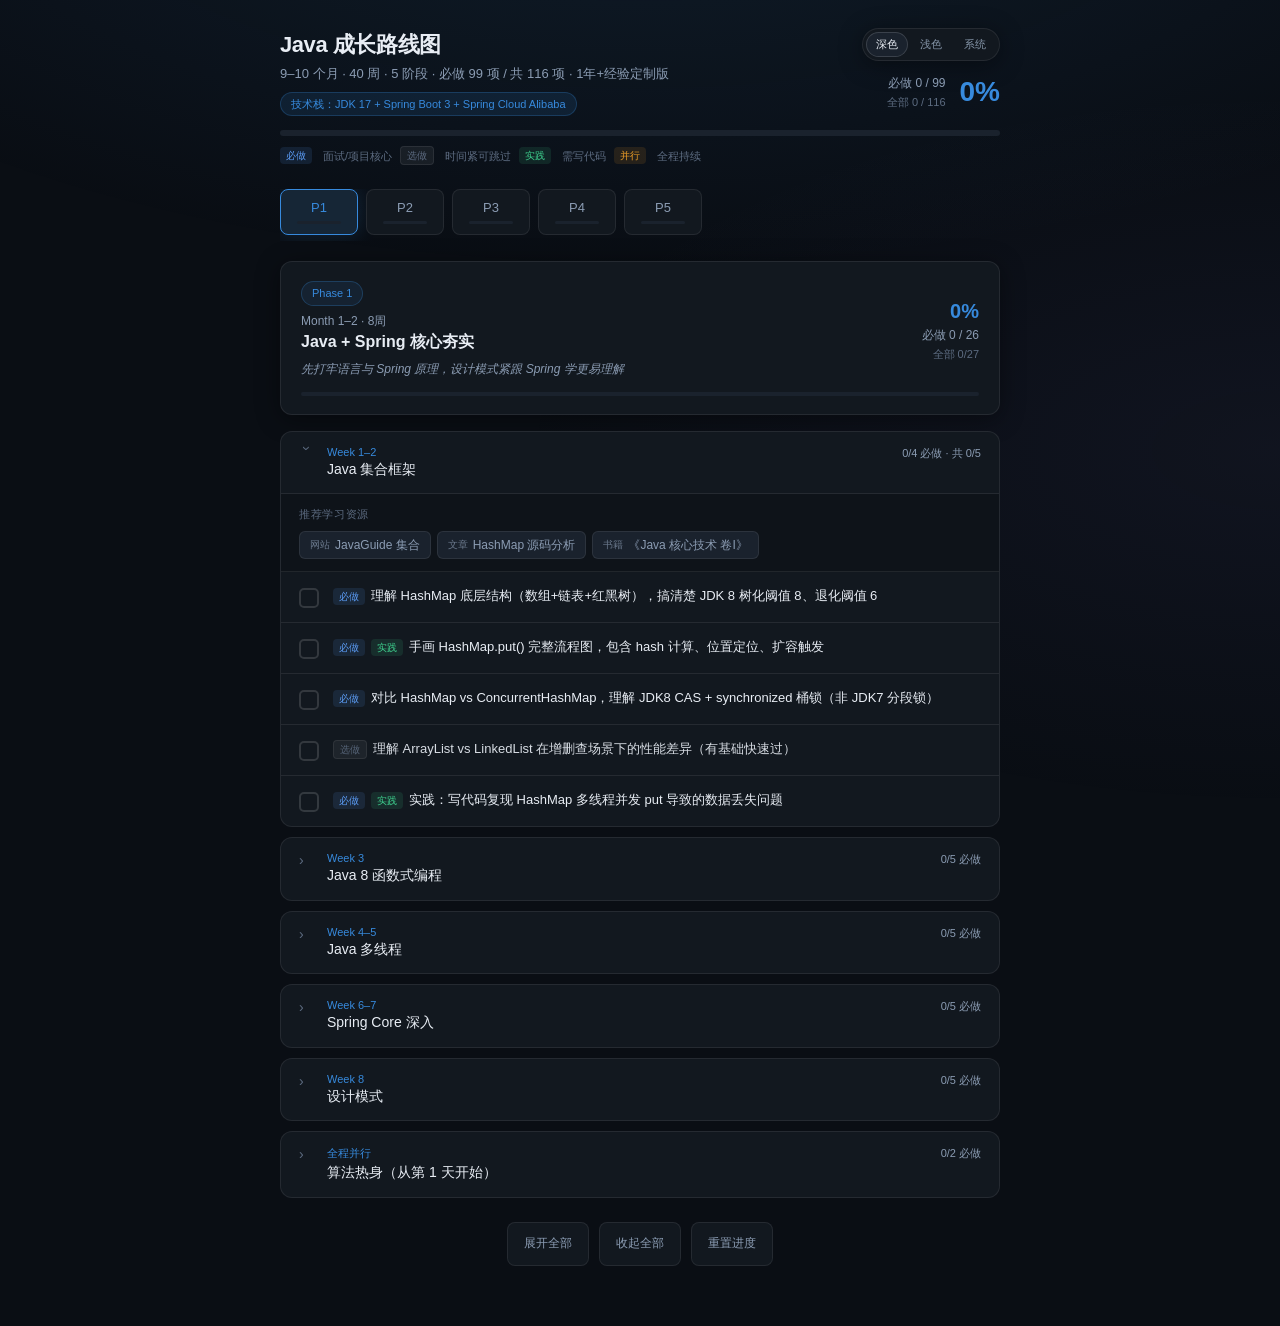
==== index.html @ 08f31137 "修改文件名" ====
<!DOCTYPE html>
<html lang="zh-CN">
<head>
  <meta charset="UTF-8" />
  <meta name="viewport" content="width=device-width, initial-scale=1.0, viewport-fit=cover" />
  <meta name="theme-color" content="#0a0e14" id="metaThemeColor" />
  <meta name="apple-mobile-web-app-capable" content="yes" />
  <meta name="apple-mobile-web-app-status-bar-style" content="black-translucent" />
  <title>Java 成长路线图 · 9-10 个月进阶计划</title>
  <script>
    (function () {
      var k = 'java_growth_roadmap_theme';
      var t = localStorage.getItem(k) || 'dark';
      document.documentElement.setAttribute('data-theme', t);
    })();
  </script>
  <style>
    :root,
    [data-theme="dark"] {
      color-scheme: dark;
      --bg: #0a0e14;
      --bg-card: #12181f;
      --bg-card-hover: #161d27;
      --bg-elevated: #1a222d;
      --bg-overlay: rgba(0,0,0,0.2);
      --border: rgba(255,255,255,0.08);
      --border-hover: rgba(255,255,255,0.14);
      --text: #e8edf4;
      --text-secondary: #8b9cb3;
      --text-muted: #5c6b80;
      --accent: #378ADD;
      --success: #3ecf8e;
      --shadow: 0 4px 24px rgba(0,0,0,0.4);
      --gradient-a: rgba(55,138,221,0.12);
      --gradient-b: rgba(127,119,221,0.06);
      --optional-tag-bg: rgba(255,255,255,0.06);
      --theme-meta: #0a0e14;
    }

    [data-theme="light"] {
      color-scheme: light;
      --bg: #f4f6f9;
      --bg-card: #ffffff;
      --bg-card-hover: #eef1f6;
      --bg-elevated: #e3e8ef;
      --bg-overlay: rgba(0,0,0,0.03);
      --border: rgba(0,0,0,0.08);
      --border-hover: rgba(0,0,0,0.14);
      --text: #152030;
      --text-secondary: #5a6b80;
      --text-muted: #8494a7;
      --accent: #2563b8;
      --success: #1a9d5c;
      --shadow: 0 4px 20px rgba(15,23,42,0.08);
      --gradient-a: rgba(55,138,221,0.08);
      --gradient-b: rgba(127,119,221,0.05);
      --optional-tag-bg: rgba(0,0,0,0.04);
      --theme-meta: #f4f6f9;
    }

    [data-theme="system"] {
      color-scheme: dark;
      --bg: #0a0e14;
      --bg-card: #12181f;
      --bg-card-hover: #161d27;
      --bg-elevated: #1a222d;
      --bg-overlay: rgba(0,0,0,0.2);
      --border: rgba(255,255,255,0.08);
      --border-hover: rgba(255,255,255,0.14);
      --text: #e8edf4;
      --text-secondary: #8b9cb3;
      --text-muted: #5c6b80;
      --accent: #378ADD;
      --success: #3ecf8e;
      --shadow: 0 4px 24px rgba(0,0,0,0.4);
      --gradient-a: rgba(55,138,221,0.12);
      --gradient-b: rgba(127,119,221,0.06);
      --optional-tag-bg: rgba(255,255,255,0.06);
      --theme-meta: #0a0e14;
    }

    @media (prefers-color-scheme: light) {
      [data-theme="system"] {
        color-scheme: light;
        --bg: #f4f6f9;
        --bg-card: #ffffff;
        --bg-card-hover: #eef1f6;
        --bg-elevated: #e3e8ef;
        --bg-overlay: rgba(0,0,0,0.03);
        --border: rgba(0,0,0,0.08);
        --border-hover: rgba(0,0,0,0.14);
        --text: #152030;
        --text-secondary: #5a6b80;
        --text-muted: #8494a7;
        --accent: #2563b8;
        --success: #1a9d5c;
        --shadow: 0 4px 20px rgba(15,23,42,0.08);
        --gradient-a: rgba(55,138,221,0.08);
        --gradient-b: rgba(127,119,221,0.05);
        --optional-tag-bg: rgba(0,0,0,0.04);
        --theme-meta: #f4f6f9;
      }
    }

    :root {
      --radius: 12px;
      --radius-sm: 8px;
      --transition: 0.2s ease;
    }

    * { box-sizing: border-box; margin: 0; padding: 0; }

    html {
      -webkit-text-size-adjust: 100%;
      text-size-adjust: 100%;
    }

    body {
      font-family: -apple-system, BlinkMacSystemFont, "Segoe UI", "PingFang SC", "Microsoft YaHei", sans-serif;
      background: var(--bg);
      color: var(--text);
      min-height: 100vh;
      min-height: 100dvh;
      line-height: 1.5;
      overflow-x: hidden;
      -webkit-tap-highlight-color: transparent;
    }

    body::before {
      content: '';
      position: fixed;
      inset: 0;
      background:
        radial-gradient(ellipse 80% 50% at 50% -20%, var(--gradient-a), transparent),
        radial-gradient(ellipse 60% 40% at 100% 50%, var(--gradient-b), transparent);
      pointer-events: none;
      z-index: 0;
      transition: background 0.25s ease;
    }

    body {
      transition: background-color 0.25s ease, color 0.25s ease;
    }

    .app {
      position: relative;
      z-index: 1;
      width: 100%;
      max-width: 760px;
      margin: 0 auto;
      padding: 28px 20px calc(60px + env(safe-area-inset-bottom, 0px));
      padding-top: calc(28px + env(safe-area-inset-top, 0px));
    }

    /* Header */
    .header {
      margin-bottom: 24px;
    }

    .header-top {
      display: flex;
      justify-content: space-between;
      align-items: flex-start;
      gap: 16px;
      margin-bottom: 14px;
    }

    .header-main { flex: 1; min-width: 0; }

    .header-actions {
      display: flex;
      flex-direction: column;
      align-items: flex-end;
      gap: 10px;
      flex-shrink: 0;
    }

    /* Theme switcher */
    .theme-switcher {
      display: inline-flex;
      padding: 3px;
      border-radius: 999px;
      border: 1px solid var(--border);
      background: var(--bg-card);
      box-shadow: var(--shadow);
      gap: 2px;
    }

    .theme-btn {
      border: none;
      background: transparent;
      color: var(--text-muted);
      font-size: 11px;
      line-height: 1;
      padding: 7px 10px;
      border-radius: 999px;
      cursor: pointer;
      font-family: inherit;
      white-space: nowrap;
      touch-action: manipulation;
      transition: all var(--transition);
    }

    .theme-btn:hover {
      color: var(--text);
      background: var(--bg-card-hover);
    }

    .theme-btn.active {
      color: var(--text);
      background: var(--bg-elevated);
      box-shadow: inset 0 0 0 1px var(--border-hover);
      font-weight: 500;
    }

    .header h1 {
      font-size: 22px;
      font-weight: 600;
      letter-spacing: -0.02em;
    }

    .header .subtitle {
      font-size: 13px;
      color: var(--text-secondary);
      margin-top: 4px;
      line-height: 1.45;
      word-break: break-word;
    }

    .header .badge {
      display: inline-block;
      margin-top: 8px;
      padding: 3px 10px;
      font-size: 11px;
      color: var(--accent);
      background: rgba(55,138,221,0.12);
      border: 1px solid rgba(55,138,221,0.25);
      border-radius: 20px;
    }

    .overall-progress {
      text-align: right;
      flex-shrink: 0;
      display: flex;
      align-items: center;
      gap: 14px;
    }

    .overall-pct {
      font-size: 28px;
      font-weight: 600;
      font-variant-numeric: tabular-nums;
      transition: color 0.3s;
    }

    .overall-label {
      font-size: 12px;
      color: var(--text-secondary);
    }

    .progress-track {
      height: 6px;
      background: var(--bg-elevated);
      border-radius: 3px;
      overflow: hidden;
    }

    .progress-fill {
      height: 100%;
      border-radius: 3px;
      transition: width 0.45s cubic-bezier(0.4, 0, 0.2, 1);
      background: linear-gradient(90deg, var(--phase-color, var(--accent)), color-mix(in srgb, var(--phase-color, var(--accent)) 70%, white));
    }

    /* Phase tabs */
    .phase-tabs {
      display: flex;
      gap: 8px;
      overflow-x: auto;
      overflow-y: hidden;
      padding-bottom: 6px;
      margin-bottom: 20px;
      scrollbar-width: none;
      -ms-overflow-style: none;
      scroll-snap-type: x proximity;
      -webkit-overflow-scrolling: touch;
    }

    .phase-tabs::-webkit-scrollbar { display: none; }

    .phase-tab {
      flex-shrink: 0;
      padding: 10px 16px;
      border-radius: var(--radius-sm);
      border: 1px solid var(--border);
      background: var(--bg-card);
      color: var(--text-secondary);
      cursor: pointer;
      font-size: 13px;
      transition: all var(--transition);
      display: flex;
      flex-direction: column;
      align-items: center;
      gap: 6px;
      min-width: 72px;
      scroll-snap-align: start;
      touch-action: manipulation;
    }

    .phase-tab:hover {
      border-color: var(--border-hover);
      background: var(--bg-card-hover);
    }

    .phase-tab.active {
      border-color: var(--tab-color);
      background: color-mix(in srgb, var(--tab-color) 12%, var(--bg-card));
      color: var(--tab-color);
      font-weight: 500;
      box-shadow: 0 0 20px color-mix(in srgb, var(--tab-color) 20%, transparent);
    }

    .phase-tab .mini-track {
      width: 44px;
      height: 3px;
      background: var(--bg-elevated);
      border-radius: 2px;
      overflow: hidden;
    }

    .phase-tab .mini-fill {
      height: 100%;
      background: var(--tab-color);
      border-radius: 2px;
      transition: width 0.4s ease;
    }

    /* Phase card */
    .phase-card {
      background: var(--bg-card);
      border: 1px solid var(--border);
      border-radius: var(--radius);
      padding: 18px 20px;
      margin-bottom: 16px;
      box-shadow: var(--shadow);
    }

    .phase-card-header {
      display: flex;
      justify-content: space-between;
      align-items: center;
    }

    .phase-tag {
      display: inline-block;
      font-size: 11px;
      font-weight: 500;
      padding: 3px 10px;
      border-radius: 20px;
      margin-bottom: 6px;
    }

    .phase-title {
      font-size: 16px;
      font-weight: 600;
    }

    .phase-sub {
      font-size: 12px;
      color: var(--text-secondary);
    }

    .phase-pct {
      font-size: 20px;
      font-weight: 600;
      font-variant-numeric: tabular-nums;
    }

    .phase-progress-track {
      margin-top: 14px;
      height: 4px;
    }

    /* Sections */
    .sections { display: flex; flex-direction: column; gap: 10px; }

    .section {
      background: var(--bg-card);
      border: 1px solid var(--border);
      border-radius: var(--radius);
      overflow: hidden;
      transition: border-color var(--transition);
    }

    .section.done {
      border-color: color-mix(in srgb, var(--success) 30%, var(--border));
    }

    .section-header {
      width: 100%;
      padding: 14px 18px;
      background: transparent;
      border: none;
      color: var(--text);
      cursor: pointer;
      display: flex;
      align-items: flex-start;
      gap: 12px;
      text-align: left;
      font-family: inherit;
      transition: background var(--transition);
      touch-action: manipulation;
    }

    .section-header:hover { background: var(--bg-card-hover); }

    .section-chevron {
      color: var(--text-muted);
      font-size: 14px;
      transition: transform 0.25s ease;
      flex-shrink: 0;
      width: 16px;
    }

    .section.open .section-chevron { transform: rotate(90deg); }

    .section-info { flex: 1; min-width: 0; }

    .section-meta {
      display: block;
    }

    .section-week {
      display: block;
      font-size: 11px;
      font-weight: 500;
      margin-bottom: 2px;
    }

    .section-title {
      display: block;
      font-size: 14px;
      font-weight: 500;
      line-height: 1.4;
      word-break: break-word;
    }

    .section-count {
      font-size: 11px;
      color: var(--text-secondary);
      flex-shrink: 0;
      font-variant-numeric: tabular-nums;
      text-align: right;
      line-height: 1.35;
      max-width: 42%;
    }

    .section-count.all-done { color: var(--success); }

    .section-body {
      border-top: 1px solid var(--border);
      display: none;
    }

    .section.open .section-body { display: block; }

    /* Resources */
    .resources {
      padding: 12px 18px;
      background: var(--bg-overlay);
      border-bottom: 1px solid var(--border);
    }

    .resources-label {
      font-size: 11px;
      color: var(--text-muted);
      text-transform: uppercase;
      letter-spacing: 0.06em;
      margin-bottom: 8px;
    }

    .resource-list {
      display: flex;
      flex-wrap: wrap;
      gap: 6px;
    }

    .resource-link {
      display: inline-flex;
      align-items: center;
      gap: 5px;
      padding: 4px 10px;
      font-size: 12px;
      border-radius: 6px;
      text-decoration: none;
      transition: all var(--transition);
      border: 1px solid var(--border);
      color: var(--text-secondary);
      background: var(--bg-elevated);
    }

    .resource-link:hover {
      border-color: var(--phase-color);
      color: var(--phase-color);
      background: color-mix(in srgb, var(--phase-color) 8%, var(--bg-elevated));
    }

    .resource-link .rtype {
      font-size: 10px;
      opacity: 0.7;
    }

    .resource-link.no-url {
      cursor: default;
      pointer-events: none;
    }

    /* Tasks */
    .task {
      display: flex;
      align-items: flex-start;
      gap: 14px;
      padding: 14px 18px;
      cursor: pointer;
      transition: background var(--transition);
      user-select: none;
      touch-action: manipulation;
      min-height: 48px;
    }

    .task:active { background: var(--bg-card-hover); }

    .task:hover { background: var(--bg-card-hover); }

    .task + .task { border-top: 1px solid var(--border); }

    .checkbox {
      width: 20px;
      height: 20px;
      border-radius: 5px;
      border: 2px solid var(--border-hover);
      flex-shrink: 0;
      margin-top: 2px;
      display: flex;
      align-items: center;
      justify-content: center;
      transition: all 0.2s cubic-bezier(0.4, 0, 0.2, 1);
    }

    .task:hover .checkbox { border-color: var(--phase-color); }

    .task.done .checkbox {
      background: var(--phase-color);
      border-color: var(--phase-color);
      transform: scale(1.05);
    }

    .checkbox svg {
      width: 11px;
      height: 9px;
      opacity: 0;
      transform: scale(0.5);
      transition: all 0.2s ease;
    }

    .task.done .checkbox svg {
      opacity: 1;
      transform: scale(1);
    }

    .task-text {
      font-size: 13px;
      line-height: 1.55;
      transition: all var(--transition);
      flex: 1;
      min-width: 0;
      word-break: break-word;
    }

    .task.done .task-text {
      color: var(--text-muted);
      text-decoration: line-through;
      text-decoration-color: var(--text-muted);
    }

    .task-tag {
      display: inline-block;
      font-size: 10px;
      padding: 1px 6px;
      border-radius: 4px;
      margin-right: 6px;
      vertical-align: middle;
      font-weight: 500;
    }

    .task-tag.practice {
      color: #3ecf8e;
      background: rgba(62,207,142,0.12);
    }

    .task-tag.parallel {
      color: #EF9F27;
      background: rgba(239,159,39,0.12);
    }

    .task-tag.required {
      color: #5b9cf5;
      background: rgba(91,156,245,0.12);
    }

    .task-tag.optional {
      color: var(--text-muted);
      background: var(--optional-tag-bg);
      border: 1px solid var(--border);
    }

    .task.optional-task .task-text { opacity: 0.92; }

    .legend {
      display: flex;
      flex-wrap: wrap;
      gap: 8px;
      margin-top: 10px;
    }

    .legend-item {
      font-size: 11px;
      color: var(--text-muted);
      display: inline-flex;
      align-items: center;
      gap: 5px;
    }

    .required-label {
      font-size: 11px;
      color: var(--text-muted);
      margin-top: 2px;
    }

    /* Footer actions */
    .footer-actions {
      display: flex;
      gap: 10px;
      margin-top: 24px;
      justify-content: center;
    }

    .btn {
      padding: 10px 16px;
      font-size: 12px;
      border-radius: var(--radius-sm);
      border: 1px solid var(--border);
      background: var(--bg-card);
      color: var(--text-secondary);
      cursor: pointer;
      font-family: inherit;
      transition: all var(--transition);
      touch-action: manipulation;
      min-height: 44px;
    }

    .btn:hover {
      border-color: var(--border-hover);
      color: var(--text);
      background: var(--bg-card-hover);
    }

    .btn-danger:hover {
      border-color: rgba(216,90,48,0.4);
      color: #e87a5a;
    }

    /* Toast */
    .toast {
      position: fixed;
      bottom: calc(28px + env(safe-area-inset-bottom, 0px));
      left: 50%;
      transform: translateX(-50%) translateY(80px);
      background: var(--bg-elevated);
      border: 1px solid var(--success);
      color: var(--success);
      padding: 10px 20px;
      border-radius: var(--radius-sm);
      font-size: 13px;
      box-shadow: var(--shadow);
      opacity: 0;
      transition: all 0.35s cubic-bezier(0.4, 0, 0.2, 1);
      z-index: 100;
      pointer-events: none;
      max-width: calc(100vw - 32px);
      text-align: center;
      line-height: 1.45;
    }

    .toast.show {
      opacity: 1;
      transform: translateX(-50%) translateY(0);
    }

    @media (max-width: 640px) {
      .app {
        padding: 16px 14px calc(48px + env(safe-area-inset-bottom, 0px));
        padding-top: calc(16px + env(safe-area-inset-top, 0px));
      }

      .header { margin-bottom: 18px; }

      .header-top {
        flex-direction: column;
        gap: 12px;
      }

      .header-actions {
        width: 100%;
        flex-direction: column;
        align-items: stretch;
        gap: 10px;
      }

      .theme-switcher {
        width: 100%;
        display: flex;
        justify-content: space-between;
      }

      .theme-btn {
        flex: 1;
        padding: 8px 6px;
        font-size: 10px;
      }

      .header-main { width: 100%; }

      .header h1 { font-size: 20px; }

      .header .subtitle { font-size: 12px; }

      .header .badge {
        font-size: 10px;
        line-height: 1.4;
        max-width: 100%;
      }

      .overall-progress {
        text-align: left;
        width: 100%;
        display: flex;
        align-items: center;
        justify-content: space-between;
        gap: 12px;
        padding: 12px 14px;
        background: var(--bg-card);
        border: 1px solid var(--border);
        border-radius: var(--radius-sm);
      }

      .overall-pct { font-size: 24px; }

      .overall-label,
      .required-label { font-size: 11px; }

      .legend {
        gap: 6px 10px;
      }

      .legend-item { font-size: 10px; }

      .phase-tabs {
        margin-left: -4px;
        margin-right: -4px;
        padding-left: 4px;
        padding-right: 4px;
      }

      .phase-tab {
        min-width: 62px;
        padding: 8px 12px;
        font-size: 12px;
      }

      .phase-card {
        padding: 14px 16px;
      }

      .phase-card-header {
        flex-direction: column;
        align-items: stretch;
        gap: 12px;
      }

      .phase-card-header > div:last-child {
        display: flex;
        align-items: center;
        justify-content: space-between;
        padding-top: 10px;
        border-top: 1px solid var(--border);
      }

      .phase-title { font-size: 15px; }

      .phase-pct { font-size: 18px; }

      .section-header {
        flex-wrap: wrap;
        padding: 12px 14px;
        gap: 10px;
      }

      .section-chevron { margin-top: 2px; }

      .section-count {
        max-width: 100%;
        width: 100%;
        padding-left: 26px;
        margin-top: 2px;
        text-align: left;
        font-size: 10px;
      }

      .resources,
      .task {
        padding-left: 14px;
        padding-right: 14px;
      }

      .resource-link {
        font-size: 11px;
        padding: 6px 10px;
        max-width: 100%;
        word-break: break-word;
      }

      .task {
        gap: 12px;
        padding-top: 12px;
        padding-bottom: 12px;
      }

      .task-text { font-size: 12px; }

      .task-tag {
        font-size: 9px;
        margin-bottom: 2px;
      }

      .footer-actions {
        flex-wrap: wrap;
        gap: 8px;
      }

      .btn {
        flex: 1 1 calc(50% - 4px);
        font-size: 11px;
        padding: 10px 8px;
      }

      .btn-danger {
        flex: 1 1 100%;
      }
    }

    @media (max-width: 380px) {
      .header h1 { font-size: 18px; }

      .overall-progress {
        flex-direction: column;
        align-items: flex-start;
      }

      .phase-tab { min-width: 56px; }

      .section-count {
        padding-left: 0;
        line-height: 1.5;
      }

      .footer-actions { flex-direction: column; }

      .btn { flex: 1 1 100%; width: 100%; }
    }
  </style>
</head>
<body>
  <div class="app" id="app"></div>
  <div class="toast" id="toast"></div>

  <script>
  const SK = 'java_growth_roadmap_v3';
  const THEME_SK = 'java_growth_roadmap_theme';
  const TOTAL_WEEKS = 40;

  const PHASES = [
    {
      id:'p1', n:1, title:'Java + Spring 核心夯实', sub:'Month 1–2 · 8周', color:'#378ADD',
      note:'先打牢语言与 Spring 原理，设计模式紧跟 Spring 学更易理解',
      sections:[
        { id:'s101', week:'Week 1–2', title:'Java 集合框架',
          resources:[
            { label:'JavaGuide 集合', url:'https://javaguide.cn/java/collection/', type:'网站' },
            { label:'HashMap 源码分析', url:'https://javaguide.cn/java/collection/hashmap-source-code.html', type:'文章' },
            { label:'《Java 核心技术 卷I》', type:'书籍' },
          ],
          tasks:[
            { id:'t001', t:'理解 HashMap 底层结构（数组+链表+红黑树），搞清楚 JDK 8 树化阈值 8、退化阈值 6' },
            { id:'t002', t:'手画 HashMap.put() 完整流程图，包含 hash 计算、位置定位、扩容触发', practice:true },
            { id:'t003', t:'对比 HashMap vs ConcurrentHashMap，理解 JDK8 CAS + synchronized 桶锁（非 JDK7 分段锁）' },
            { id:'t004', t:'理解 ArrayList vs LinkedList 在增删查场景下的性能差异（有基础快速过）', optional:true },
            { id:'t005', t:'实践：写代码复现 HashMap 多线程并发 put 导致的数据丢失问题', practice:true },
          ]
        },
        { id:'s102', week:'Week 3', title:'Java 8 函数式编程',
          resources:[
            { label:'Oracle Java SE 文档', url:'https://docs.oracle.com/en/java/javase/17/', type:'官方' },
            { label:'《Java 核心技术》Lambda 章节', type:'书籍' },
          ],
          tasks:[
            { id:'t011', t:'掌握四大函数式接口：Function、Predicate、Consumer、Supplier' },
            { id:'t012', t:'Stream API：filter / map / flatMap / reduce / collect 各写 2 个例子' },
            { id:'t013', t:'Optional 正确使用，避免 isPresent() + get() 反模式' },
            { id:'t014', t:'CompletableFuture：thenApply / thenCompose / allOf 异步组合' },
            { id:'t015', t:'实践：将工作代码中一段 for 循环改写为 Stream 链式写法', practice:true },
          ]
        },
        { id:'s103', week:'Week 4–5', title:'Java 多线程',
          resources:[
            { label:'《Java 并发编程实战》', type:'书籍' },
            { label:'JavaGuide 并发', url:'https://javaguide.cn/java/concurrent/', type:'网站' },
            { label:'尚硅谷 JUC 教程', url:'https://www.bilibili.com', type:'视频' },
          ],
          tasks:[
            { id:'t021', t:'synchronized：对象锁 vs 类锁，锁升级（偏向→轻量→重量）' },
            { id:'t022', t:'volatile：可见性、禁止重排序，与 synchronized 的区别' },
            { id:'t023', t:'ThreadLocal：原理、内存泄漏原因、正确使用 remove()' },
            { id:'t024', t:'ThreadPoolExecutor：7 个核心参数 + 4 种拒绝策略，结合项目举例' },
            { id:'t025', t:'实践：扫描工作项目，找一处线程安全风险并分析', practice:true },
          ]
        },
        { id:'s104', week:'Week 6–7', title:'Spring Core 深入',
          resources:[
            { label:'Spring 官方文档', url:'https://docs.spring.io/spring-framework/reference/', type:'官方' },
            { label:'Spring Boot 3 文档', url:'https://docs.spring.io/spring-boot/docs/current/reference/html/', type:'官方' },
            { label:'《Spring 实战》第6版', type:'书籍' },
          ],
          tasks:[
            { id:'t031', t:'Spring Bean 生命周期：实例化→注入→Aware→BPP→初始化→销毁' },
            { id:'t032', t:'@Transactional 6 种失效场景，逐一写代码复现', practice:true },
            { id:'t033', t:'AOP：JDK Proxy vs CGLIB，理解同类内调用不触发切面' },
            { id:'t034', t:'Boot 3 自动装配：@EnableAutoConfiguration → AutoConfiguration.imports → @Conditional' },
            { id:'t035', t:'Spring MVC 请求链路：DispatcherServlet → Mapping → Interceptor → Controller' },
          ]
        },
        { id:'s106', week:'Week 8', title:'设计模式',
          resources:[
            { label:'JavaGuide 设计模式', url:'https://javaguide.cn/system-design/design-pattern/', type:'网站' },
            { label:'Refactoring Guru', url:'https://refactoring.guru/design-patterns', type:'教程' },
            { label:'《Head First 设计模式》', type:'书籍' },
          ],
          tasks:[
            { id:'t051', t:'掌握单例、工厂、策略、模板方法、观察者 5 种常用模式及适用场景' },
            { id:'t052', t:'在 JDK/Spring 中找应用：Runtime(单例)、BeanFactory(工厂)、JDK 观察者模式' },
            { id:'t053', t:'理解 Spring AOP 与代理模式的关系，对比代理模式与装饰器模式' },
            { id:'t054', t:'实践：用策略模式重构工作代码中一段 if-else 业务分支', practice:true },
            { id:'t055', t:'整理 5 种模式各 1 个面试问答：解决什么问题、项目里哪用过' },
          ]
        },
        { id:'s105', week:'全程并行', title:'算法热身（从第 1 天开始）',
          resources:[
            { label:'LeetCode 中国', url:'https://leetcode.cn/', type:'刷题' },
            { label:'代码随想录', url:'https://programmercarl.com/', type:'题单' },
          ],
          tasks:[
            { id:'t041', t:'每天 1 题 LeetCode Easy，坚持到求职结束（目标累计 120+）', parallel:true },
            { id:'t042', t:'第 1 月重点：数组、链表各 10 题' },
          ]
        },
      ]
    },
    {
      id:'p2', n:2, title:'基础设施 + 数据库 + JVM', sub:'Month 2.5–4.5 · 9周', color:'#1D9E75',
      note:'JVM 从后期前移至此，面试前留出足够消化时间',
      sections:[
        { id:'s201', week:'Week 9–10', title:'Linux + Docker',
          resources:[
            { label:'Docker 从入门到实践', url:'https://yeasy.gitbook.io/docker_practice/', type:'教程' },
            { label:'Docker 官方文档', url:'https://docs.docker.com/', type:'官方' },
            { label:'鸟哥 Linux 私房菜', type:'书籍' },
          ],
          tasks:[
            { id:'t101', t:'Linux 常用命令：文件、权限、进程（ps/top/kill）' },
            { id:'t102', t:'Vim 基础：Normal/Insert 模式，保存退出、查找替换（vimtutor）', optional:true },
            { id:'t103', t:'Docker：镜像/容器/网络/Volume，掌握 build/run/exec/logs' },
            { id:'t104', t:'编写 Dockerfile 将 Spring Boot 3 应用打包成镜像', practice:true },
            { id:'t105', t:'Docker Compose 多服务配置：depends_on、networks、volumes', practice:true },
          ]
        },
        { id:'s202', week:'Week 11–12', title:'云服务器搭建',
          resources:[
            { label:'腾讯云轻量文档', url:'https://cloud.tencent.com/document/product/1207', type:'官方' },
            { label:'阿里云 ECS 文档', url:'https://help.aliyun.com/product/25365.html', type:'官方' },
            { label:'Nginx 入门指南', url:'https://nginx.org/en/docs/beginners_guide.html', type:'官方' },
          ],
          tasks:[
            { id:'t111', t:'购买云服务器（2核2G），配置 SSH 密钥登录', optional:true },
            { id:'t112', t:'配置安全组/防火墙，理解入站出站端口规则', optional:true },
            { id:'t113', t:'Docker Compose 部署 MySQL + Redis + Nacos', practice:true },
            { id:'t114', t:'验证服务连通性，配置 Nacos 持久化到 MySQL' },
            { id:'t115', t:'域名 + Nginx 反向代理 upstream/proxy_pass', optional:true },
          ]
        },
        { id:'s203', week:'Week 13', title:'Jenkins CI/CD',
          resources:[
            { label:'Jenkins 官方手册', url:'https://www.jenkins.io/doc/book/', type:'官方' },
            { label:'Pipeline 语法', url:'https://www.jenkins.io/doc/book/pipeline/syntax/', type:'官方' },
          ],
          tasks:[
            { id:'t121', t:'Docker 部署 Jenkins，安装 JDK/Maven/Git 插件' },
            { id:'t122', t:'Freestyle 任务：拉代码 → mvn package → 部署到服务器', practice:true },
            { id:'t123', t:'改用 Jenkinsfile 声明式 Pipeline（stages/steps）', practice:true, optional:true },
            { id:'t124', t:'配置 Git Webhook 自动触发构建', optional:true },
            { id:'t125', t:'加入构建通知（钉钉 Webhook 或邮件）', optional:true },
          ]
        },
        { id:'s204', week:'Week 14', title:'MySQL 深入',
          resources:[
            { label:'小林 coding MySQL', url:'https://xiaolincoding.com/mysql/', type:'图解' },
            { label:'《高性能 MySQL》', type:'书籍' },
            { label:'极客时间 MySQL 45讲', url:'https://time.geekbang.org/', type:'课程' },
          ],
          tasks:[
            { id:'t131', t:'EXPLAIN：type 字段含义（system>const>ref>range>index>ALL）' },
            { id:'t132', t:'索引：最左前缀、覆盖索引、索引失效 10 种场景' },
            { id:'t133', t:'MVCC：Read View、undo log、trx_id/roll_pointer 协作' },
            { id:'t134', t:'死锁：4 必要条件，SHOW ENGINE INNODB STATUS 定位' },
            { id:'t135', t:'实践：分析工作中 3 条慢 SQL 并给出索引优化', practice:true },
          ]
        },
        { id:'s205', week:'Week 15', title:'Redis 基础（项目前置）',
          resources:[
            { label:'Redis 官方文档', url:'https://redis.io/docs/', type:'官方' },
            { label:'JavaGuide Redis', url:'https://javaguide.cn/database/redis/', type:'网站' },
            { label:'小林 coding Redis', url:'https://xiaolincoding.com/redis/', type:'图解' },
          ],
          tasks:[
            { id:'t141', t:'五种数据结构使用场景：String/Hash/List/Set/ZSet' },
            { id:'t142', t:'过期策略 + 内存淘汰策略（LRU/LFU）' },
            { id:'t143', t:'缓存穿透/击穿/雪崩的原因与解决方案' },
            { id:'t144', t:'分布式锁：SET NX EX 缺陷 + Redisson 基本原理' },
            { id:'t145', t:'实践：在本地项目实现一个接口缓存 + 缓存更新', practice:true },
          ]
        },
        { id:'s206', week:'Week 16–17', title:'JVM 基础',
          resources:[
            { label:'《深入理解 Java 虚拟机》', type:'书籍' },
            { label:'Oracle JVM 参数', url:'https://docs.oracle.com/en/java/javase/17/docs/specs/man/java.html', type:'官方' },
            { label:'Eclipse MAT', url:'https://eclipse.dev/mat/', type:'工具' },
          ],
          tasks:[
            { id:'t321', t:'JVM 内存区域：堆/栈/方法区/程序计数器，各区 OOM 类型' },
            { id:'t322', t:'GC 算法：标记清除/复制/整理，Minor GC vs Full GC' },
            { id:'t323', t:'G1 收集器：Region 结构、Mixed GC（了解 ZGC 即可）' },
            { id:'t324', t:'OOM 排查：jmap dump + MAT 分析大对象/泄漏', practice:true },
            { id:'t325', t:'JVM 参数：-Xms/-Xmx/-Xss/-XX:+HeapDumpOnOutOfMemoryError' },
          ]
        },
      ]
    },
    {
      id:'p3', n:3, title:'个人微服务项目', sub:'Month 5–7 · 11周（核心，勿压缩）', color:'#EF9F27',
      note:'含 Kafka 实战与分布式事务接入，与微服务项目结合落地',
      sections:[
        { id:'s301', week:'Week 18–19', title:'项目脚手架搭建',
          resources:[
            { label:'Spring Cloud Alibaba', url:'https://sca.aliyun.com/', type:'官方' },
            { label:'Nacos 快速开始', url:'https://nacos.io/docs/latest/quickstart/quick-start/', type:'官方' },
            { label:'Gateway 文档', url:'https://docs.spring.io/spring-cloud-gateway/reference/', type:'官方' },
          ],
          tasks:[
            { id:'t201', t:'规划模块：gateway / auth / user / common，明确职责边界' },
            { id:'t202', t:'Maven 多模块父子工程 + dependencyManagement 统一版本', practice:true },
            { id:'t203', t:'接入 Nacos 服务注册 + 配置中心，服务互相发现', practice:true },
            { id:'t204', t:'Spring Cloud Gateway：路由、Predicate、全局过滤器', practice:true },
            { id:'t205', t:'Feign 服务间调用 + 超时/重试配置', practice:true },
          ]
        },
        { id:'s302', week:'Week 20–21', title:'RBAC 权限系统',
          resources:[
            { label:'Spring Security 文档', url:'https://docs.spring.io/spring-security/reference/', type:'官方' },
            { label:'JWT.io', url:'https://jwt.io/', type:'工具' },
            { label:'RBAC 设计参考', url:'https://javaguide.cn/system-design/security/rbac.html', type:'文章' },
          ],
          tasks:[
            { id:'t211', t:'设计 RBAC 五表：user/role/permission/user_role/role_permission' },
            { id:'t212', t:'JWT 登录流程：登录→颁 Token→网关解析→传递下游', practice:true },
            { id:'t213', t:'Spring Security：UserDetailsService + @PreAuthorize 接口权限', practice:true },
            { id:'t214', t:'网关鉴权过滤器：校验 Token，userId 放入请求头', practice:true },
            { id:'t215', t:'双 Token（Access + Refresh）无感刷新', practice:true, optional:true },
          ]
        },
        { id:'s303', week:'Week 22–23', title:'全链路日志追踪',
          resources:[
            { label:'SLF4J MDC 文档', url:'http://www.slf4j.org/manual.html#mdc', type:'官方' },
            { label:'Logback 配置', url:'https://logback.qos.ch/manual/configuration.html', type:'官方' },
          ],
          tasks:[
            { id:'t221', t:'网关 GlobalFilter 生成 traceId，注入 X-Trace-Id', practice:true },
            { id:'t222', t:'下游 Interceptor：traceId 放入 MDC，请求结束 remove', practice:true },
            { id:'t223', t:'Feign RequestInterceptor 透传 X-Trace-Id', practice:true },
            { id:'t224', t:'Logback pattern 加入 %X{traceId} %X{serviceName}', practice:true },
            { id:'t225', t:'验证：gateway→auth→user 全链路 traceId 一致', practice:true },
          ]
        },
        { id:'s304', week:'Week 24–25', title:'SkyWalking + 项目完善',
          resources:[
            { label:'SkyWalking 文档', url:'https://skywalking.apache.org/docs/', type:'官方' },
            { label:'Knife4j 文档', url:'https://doc.xiaominfo.com/', type:'官方' },
          ],
          tasks:[
            { id:'t231', t:'Docker 部署 SkyWalking OAP + UI', practice:true, optional:true },
            { id:'t232', t:'Java Agent 接入（-javaagent 参数）', practice:true, optional:true },
            { id:'t233', t:'UI 验证调用链路图、耗时分布、异常定位', optional:true },
            { id:'t234', t:'全局异常处理 @RestControllerAdvice + @Validated 参数校验', practice:true },
            { id:'t235', t:'Knife4j 接口文档，完善注解和描述', practice:true },
          ]
        },
        { id:'s305', week:'Week 26–27', title:'Kafka 实战接入',
          resources:[
            { label:'《Kafka 权威指南》', type:'书籍' },
            { label:'Kafka 官方文档', url:'https://kafka.apache.org/documentation/', type:'官方' },
            { label:'Spring Kafka 文档', url:'https://docs.spring.io/spring-kafka/reference/', type:'官方' },
          ],
          tasks:[
            { id:'t241', t:'Docker Compose 部署 Kafka（KRaft 或 ZooKeeper 模式）', practice:true },
            { id:'t242', t:'Spring Kafka 生产者：发送业务消息，配置 acks、retries、幂等', practice:true },
            { id:'t243', t:'消费者：ConsumerGroup、手动提交 Offset、处理重复消费', practice:true },
            { id:'t244', t:'消息不丢失：生产者确认 + Broker 持久化 + 消费者手动 ack', practice:true },
            { id:'t245', t:'项目落地：Kafka 实现异步业务（注册通知、订单状态变更等）', practice:true },
          ]
        },
        { id:'s306', week:'Week 28', title:'分布式事务',
          resources:[
            { label:'Seata 官方文档', url:'https://seata.io/zh-cn/docs/overview/what-is-seata.html', type:'官方' },
            { label:'JavaGuide 分布式事务', url:'https://javaguide.cn/distributed-system/distributed-transaction.html', type:'网站' },
            { label:'SCA Seata 接入', url:'https://sca.aliyun.com/docs/2022/user-guide/seata/overview/', type:'官方' },
          ],
          tasks:[
            { id:'t251', t:'本地事务 vs 分布式事务，2PC/TCC/Saga/消息最终一致性 对比' },
            { id:'t252', t:'Seata AT 模式原理：undo log、一阶段提交、二阶段异步删除' },
            { id:'t253', t:'AT vs TCC vs Saga 适用场景：何时用 Seata、何时用 MQ 最终一致性' },
            { id:'t254', t:'实践：微服务项目接入 Seata，实现跨服务下单扣库存', practice:true },
            { id:'t255', t:'面试准备：哪些场景其实不需要分布式事务（避免过度设计）' },
          ]
        },
      ]
    },
    {
      id:'p4', n:4, title:'深度技术提升', sub:'Month 7.5–8.5 · 6周', color:'#7F77DD',
      sections:[
        { id:'s401', week:'Week 29–30', title:'Redis 深入',
          resources:[
            { label:'《Redis 设计与实现》', type:'书籍' },
            { label:'Redisson Wiki', url:'https://github.com/redisson/redisson/wiki', type:'官方' },
            { label:'JavaGuide Redis 面试', url:'https://javaguide.cn/database/redis/redis-questions.html', type:'网站' },
          ],
          tasks:[
            { id:'t301', t:'底层结构：SDS/跳表/quicklist/listpack' },
            { id:'t302', t:'持久化：RDB vs AOF vs 混合持久化对比' },
            { id:'t303', t:'Redisson WatchDog 自动续期原理' },
            { id:'t304', t:'缓存三大问题深入 + 布隆过滤器/互斥锁/随机TTL' },
            { id:'t305', t:'实践：Lua 脚本实现滑动窗口限流器', practice:true, optional:true },
          ]
        },
        { id:'s402', week:'Week 31–32', title:'系统设计基础',
          resources:[
            { label:'《Kafka 权威指南》', type:'书籍' },
            { label:'Sentinel 文档', url:'https://sentinelguard.io/zh-cn/docs/introduction.html', type:'官方' },
            { label:'JavaGuide 系统设计', url:'https://javaguide.cn/system-design/', type:'网站' },
          ],
          tasks:[
            { id:'t311', t:'Kafka 概念巩固：Topic/Partition/ConsumerGroup/Offset，结合 Phase3 实战回顾' },
            { id:'t312', t:'Sentinel 熔断降级接入项目，理解滑动窗口统计', practice:true, optional:true },
            { id:'t313', t:'雪花算法结构 + 时钟回拨问题与方案' },
            { id:'t314', t:'限流：令牌桶 vs 漏桶 vs 滑动窗口适用场景' },
            { id:'t315', t:'设计秒杀方案：Redis 预减 + Kafka 异步落库 + 幂等', practice:true },
          ]
        },
        { id:'s407', week:'Week 33', title:'JVM 复习巩固',
          resources:[
            { label:'《深入理解 Java 虚拟机》', type:'书籍' },
            { label:'JavaGuide JVM', url:'https://javaguide.cn/java/jvm/', type:'网站' },
          ],
          tasks:[
            { id:'t326', t:'二刷 JVM：手绘内存布局，口述各区域存什么、哪些 OOM' },
            { id:'t327', t:'模拟面试：讲清 G1 GC 流程，与 CMS/ZGC 区别' },
            { id:'t328', t:'模拟面试：线上 OOM 排查步骤（dump→MAT→定位→修复）' },
          ]
        },
        { id:'s404', week:'Week 34', title:'项目完善与文档',
          resources:[
            { label:'JUnit 5 文档', url:'https://junit.org/junit5/docs/current/user-guide/', type:'官方' },
            { label:'JMeter 用户手册', url:'https://jmeter.apache.org/usermanual/index.html', type:'官方' },
            { label:'draw.io', url:'https://app.diagrams.net/', type:'工具' },
          ],
          tasks:[
            { id:'t331', t:'JUnit 5 + Mockito 单测，核心 Service 覆盖率 60%', practice:true, optional:true },
            { id:'t332', t:'JMeter 压测核心接口，分析 TPS/响应时间/错误率', practice:true, optional:true },
            { id:'t333', t:'README：架构图 + 技术选型 + 本地一键启动', practice:true },
            { id:'t334', t:'整理项目亮点 3-5 条，STAR 法则准备讲解稿' },
            { id:'t335', t:'录制 3-5 分钟项目 demo 视频', optional:true },
          ]
        },
      ]
    },
    {
      id:'p5', n:5, title:'求职冲刺', sub:'Month 8.5–10 · 6周', color:'#D85A30',
      sections:[
        { id:'s501', week:'Week 35–37', title:'算法强化',
          resources:[
            { label:'LeetCode 中国', url:'https://leetcode.cn/', type:'刷题' },
            { label:'代码随想录', url:'https://programmercarl.com/', type:'题单' },
            { label:'NeetCode 150', url:'https://neetcode.io/practice', type:'题单' },
          ],
          tasks:[
            { id:'t401', t:'数组/链表：两数之和、反转链表、合并有序链表' },
            { id:'t402', t:'栈/队列：有效括号、最小栈、滑动窗口最大值' },
            { id:'t403', t:'二分：搜索旋转数组、查找首尾位置' },
            { id:'t404', t:'二叉树：前中后序、最大深度、对称二叉树（BFS+DFS）' },
            { id:'t405', t:'目标：本阶段再完成 40 道 Medium，累计总量 120+ 题' },
            { id:'t406', t:'每天 1 题保持手感，直到拿到 offer', parallel:true },
          ]
        },
        { id:'s502', week:'Week 38–40', title:'面试冲刺',
          resources:[
            { label:'JavaGuide 面试题', url:'https://javaguide.cn/interview-preparation/interview-preparation.html', type:'网站' },
            { label:'小林 coding', url:'https://xiaolincoding.com/', type:'图解' },
            { label:'《Java 面试指北》', url:'https://javaguide.cn/zhuanlan/java-mian-shi-zhi-bei.html', type:'专栏' },
          ],
          tasks:[
            { id:'t411', t:'Java 高频 50 题：用自己的话写出理解（不死记硬背）' },
            { id:'t412', t:'MySQL/Redis/Spring/分布式各 20 条高频题 + 答案' },
            { id:'t413', t:'简历优化：项目放首位，量化工作经历（QPS/优化幅度）' },
            { id:'t414', t:'模拟面试 3 次：自我介绍+技术题+项目讲解+反问', practice:true },
            { id:'t415', t:'投递 20-30 家，优先 B 轮以上有技术氛围的互联网公司' },
          ]
        },
      ]
    },
  ];

  // ── State ──
  let done = {};
  let activePhase = 0;
  let open = {};
  let themeMode = localStorage.getItem(THEME_SK) || 'dark';

  function getSystemTheme() {
    return window.matchMedia('(prefers-color-scheme: dark)').matches ? 'dark' : 'light';
  }

  function getResolvedTheme() {
    return themeMode === 'system' ? getSystemTheme() : themeMode;
  }

  function updateThemeMeta() {
    const meta = document.getElementById('metaThemeColor');
    if (!meta) return;
    const color = getComputedStyle(document.documentElement).getPropertyValue('--theme-meta').trim();
    meta.setAttribute('content', color || (getResolvedTheme() === 'dark' ? '#0a0e14' : '#f4f6f9'));
  }

  function themeSwitcherHtml() {
    return `<div class="theme-switcher" role="group" aria-label="主题切换">
      <button type="button" class="theme-btn${themeMode === 'dark' ? ' active' : ''}" data-theme="dark" onclick="setTheme('dark')">深色</button>
      <button type="button" class="theme-btn${themeMode === 'light' ? ' active' : ''}" data-theme="light" onclick="setTheme('light')">浅色</button>
      <button type="button" class="theme-btn${themeMode === 'system' ? ' active' : ''}" data-theme="system" onclick="setTheme('system')">系统</button>
    </div>`;
  }

  function setTheme(mode) {
    if (!['dark', 'light', 'system'].includes(mode)) return;
    themeMode = mode;
    document.documentElement.setAttribute('data-theme', mode);
    localStorage.setItem(THEME_SK, mode);
    updateThemeMeta();
    render();
  }

  function initThemeListener() {
    window.matchMedia('(prefers-color-scheme: dark)').addEventListener('change', () => {
      if (themeMode === 'system') updateThemeMeta();
    });
  }

  function load() {
    try {
      const raw = localStorage.getItem(SK);
      if (raw) {
        const d = JSON.parse(raw);
        if (d.done) done = d.done;
        if (typeof d.p === 'number') activePhase = d.p;
        if (d.open) open = d.open;
      }
    } catch {}
    if (!Object.keys(open).length && PHASES[activePhase]) {
      open[PHASES[activePhase].sections[0].id] = true;
    }
  }

  function saveState() {
    localStorage.setItem(SK, JSON.stringify({ done, p: activePhase, open }));
  }

  function allTasks() {
    return PHASES.flatMap(p => p.sections.flatMap(s => s.tasks));
  }

  function requiredTasks(tasks) {
    return tasks.filter(t => !t.optional);
  }

  function prog(tasks) {
    const n = tasks.filter(t => done[t.id]).length;
    return { n, total: tasks.length, pct: tasks.length ? Math.round(n / tasks.length * 100) : 0 };
  }

  function formatSectionCount(sec) {
    const all = sec.tasks;
    const req = requiredTasks(all);
    const sp = prog(req);
    const spAll = prog(all);
    if (req.length < all.length) {
      return `${sp.n}/${sp.total} 必做 · 共 ${spAll.n}/${spAll.total}`;
    }
    return `${sp.n}/${sp.total} 必做`;
  }

  function showToast(msg) {
    const el = document.getElementById('toast');
    el.textContent = msg;
    el.classList.add('show');
    clearTimeout(showToast._t);
    showToast._t = setTimeout(() => el.classList.remove('show'), 2200);
  }

  function toggleSection(sid) {
    open[sid] = !open[sid];
    saveState();
    render();
  }

  function goPhase(i) {
    activePhase = i;
    const first = PHASES[i].sections[0].id;
    open = { [first]: true };
    saveState();
    render();
  }

  function resetProgress() {
    if (!confirm('确定要清空所有进度吗？此操作不可撤销。')) return;
    done = {};
    open = { [PHASES[activePhase].sections[0].id]: true };
    localStorage.removeItem(SK);
    saveState();
    render();
    showToast('进度已重置');
  }

  function esc(s) {
    const d = document.createElement('div');
    d.textContent = s;
    return d.innerHTML;
  }

  function render() {
    const app = document.getElementById('app');
    const tasks = allTasks();
    const req = requiredTasks(tasks);
    const total = prog(tasks);
    const reqTotal = prog(req);
    const ph = PHASES[activePhase];
    const phTasks = ph.sections.flatMap(s => s.tasks);
    const phReq = requiredTasks(phTasks);
    const phProg = prog(phReq);
    const phAllProg = prog(phTasks);

    let html = '';

    // Header
    html += `<div class="header">
      <div class="header-top">
        <div class="header-main">
          <h1>Java 成长路线图</h1>
          <p class="subtitle">9–10 个月 · ${TOTAL_WEEKS} 周 · 5 阶段 · 必做 ${reqTotal.total} 项 / 共 ${tasks.length} 项 · 1年+经验定制版</p>
          <span class="badge">技术栈：JDK 17 + Spring Boot 3 + Spring Cloud Alibaba</span>
        </div>
        <div class="header-actions">
          ${themeSwitcherHtml()}
          <div class="overall-progress">
            <div>
              <div class="overall-label">必做 ${reqTotal.n} / ${reqTotal.total}</div>
              <div class="required-label">全部 ${total.n} / ${total.total}</div>
            </div>
            <div class="overall-pct" style="color:${reqTotal.pct===100?'var(--success)':'var(--accent)'}">${reqTotal.pct}%</div>
          </div>
        </div>
      </div>
      <div class="progress-track">
        <div class="progress-fill" style="width:${reqTotal.pct}%"></div>
      </div>
      <div class="legend">
        <span class="legend-item"><span class="task-tag required">必做</span> 面试/项目核心</span>
        <span class="legend-item"><span class="task-tag optional">选做</span> 时间紧可跳过</span>
        <span class="legend-item"><span class="task-tag practice">实践</span> 需写代码</span>
        <span class="legend-item"><span class="task-tag parallel">并行</span> 全程持续</span>
      </div>
    </div>`;

    // Phase tabs
    html += '<div class="phase-tabs">';
    PHASES.forEach((p, i) => {
      const pp = prog(requiredTasks(p.sections.flatMap(s => s.tasks)));
      const active = i === activePhase;
      html += `<button class="phase-tab${active?' active':''}" style="--tab-color:${p.color}" onclick="goPhase(${i})">
        <span>P${p.n}</span>
        <div class="mini-track"><div class="mini-fill" style="width:${pp.pct}%;background:${p.color}"></div></div>
      </button>`;
    });
    html += '</div>';

    // Phase card
    html += `<div class="phase-card" style="--phase-color:${ph.color}">
      <div class="phase-card-header">
        <div>
          <span class="phase-tag" style="background:${ph.color}18;color:${ph.color};border:1px solid ${ph.color}44">Phase ${ph.n}</span>
          <div class="phase-sub">${esc(ph.sub)}</div>
          <div class="phase-title">${esc(ph.title)}</div>
          ${ph.note ? `<div class="phase-sub" style="margin-top:6px;font-style:italic">${esc(ph.note)}</div>` : ''}
        </div>
        <div style="text-align:right">
          <div class="phase-pct" style="color:${ph.color}">${phProg.pct}%</div>
          <div class="phase-sub">必做 ${phProg.n} / ${phProg.total}</div>
          <div class="required-label">全部 ${phAllProg.n}/${phAllProg.total}</div>
        </div>
      </div>
      <div class="progress-track phase-progress-track">
        <div class="progress-fill" style="width:${phProg.pct}%;--phase-color:${ph.color}"></div>
      </div>
    </div>`;

    // Sections
    html += '<div class="sections" style="--phase-color:' + ph.color + '">';
    ph.sections.forEach(sec => {
      const sp = prog(requiredTasks(sec.tasks));
      const isOpen = !!open[sec.id];
      const allDone = sp.pct === 100;

      html += `<div class="section${isOpen?' open':''}${allDone?' done':''}" id="sec-${sec.id}">
        <button class="section-header" onclick="toggleSection('${sec.id}')">
          <span class="section-chevron">›</span>
          <div class="section-info">
            <div class="section-meta">
              <span class="section-week" style="color:${ph.color}">${esc(sec.week)}</span>
              <span class="section-title">${esc(sec.title)}</span>
            </div>
          </div>
          <span class="section-count${allDone?' all-done':''}">${formatSectionCount(sec)}${allDone?' ✓':''}</span>
        </button>
        <div class="section-body">`;

      if (sec.resources && sec.resources.length) {
        html += '<div class="resources"><div class="resources-label">推荐学习资源</div><div class="resource-list">';
        sec.resources.forEach(r => {
          if (r.url) {
            html += `<a class="resource-link" href="${esc(r.url)}" target="_blank" rel="noopener" onclick="event.stopPropagation()">
              <span class="rtype">${esc(r.type)}</span>${esc(r.label)}</a>`;
          } else {
            html += `<span class="resource-link no-url"><span class="rtype">${esc(r.type)}</span>${esc(r.label)}</span>`;
          }
        });
        html += '</div></div>';
      }

      sec.tasks.forEach(task => {
        const isDone = !!done[task.id];
        let prefix = task.optional
          ? '<span class="task-tag optional">选做</span>'
          : '<span class="task-tag required">必做</span>';
        if (task.practice) prefix += '<span class="task-tag practice">实践</span>';
        if (task.parallel) prefix += '<span class="task-tag parallel">并行</span>';

        html += `<div class="task${isDone?' done':''}${task.optional?' optional-task':''}" onclick="toggleTask('${task.id}','${sec.id}')">
          <div class="checkbox">
            <svg viewBox="0 0 10 8" fill="none"><path d="M1 4L3.5 6.5L9 1" stroke="white" stroke-width="1.5" stroke-linecap="round" stroke-linejoin="round"/></svg>
          </div>
          <span class="task-text">${prefix}${esc(task.t)}</span>
        </div>`;
      });

      html += '</div></div>';
    });
    html += '</div>';

    // Footer
    html += `<div class="footer-actions">
      <button class="btn" onclick="expandAll()">展开全部</button>
      <button class="btn" onclick="collapseAll()">收起全部</button>
      <button class="btn btn-danger" onclick="resetProgress()">重置进度</button>
    </div>`;

    app.innerHTML = html;
  }

  function toggleTask(id, sectionId) {
    const phTasks = PHASES[activePhase].sections.flatMap(s => s.tasks);
    const wasDone = !!done[id];
    done[id] = !wasDone;
    saveState();
    render();

    if (!wasDone) {
      const sec = PHASES[activePhase].sections.find(s => s.id === sectionId);
      if (sec && prog(requiredTasks(sec.tasks)).pct === 100) showToast('章节「' + sec.title + '」必做项已全部完成！');
      if (prog(requiredTasks(phTasks)).pct === 100) showToast('阶段「' + PHASES[activePhase].title + '」必做项已全部完成！');
      if (prog(requiredTasks(allTasks())).pct === 100) showToast('恭喜！全部必做任务完成，可以投递简历了！');
    }
  }

  function expandAll() {
    PHASES[activePhase].sections.forEach(s => { open[s.id] = true; });
    saveState();
    render();
  }

  function collapseAll() {
    open = {};
    saveState();
    render();
  }

  window.goPhase = goPhase;
  window.toggleSection = toggleSection;
  window.toggleTask = toggleTask;
  window.resetProgress = resetProgress;
  window.expandAll = expandAll;
  window.collapseAll = collapseAll;
  window.setTheme = setTheme;

  load();
  initThemeListener();
  updateThemeMeta();
  render();
  </script>
</body>
</html>
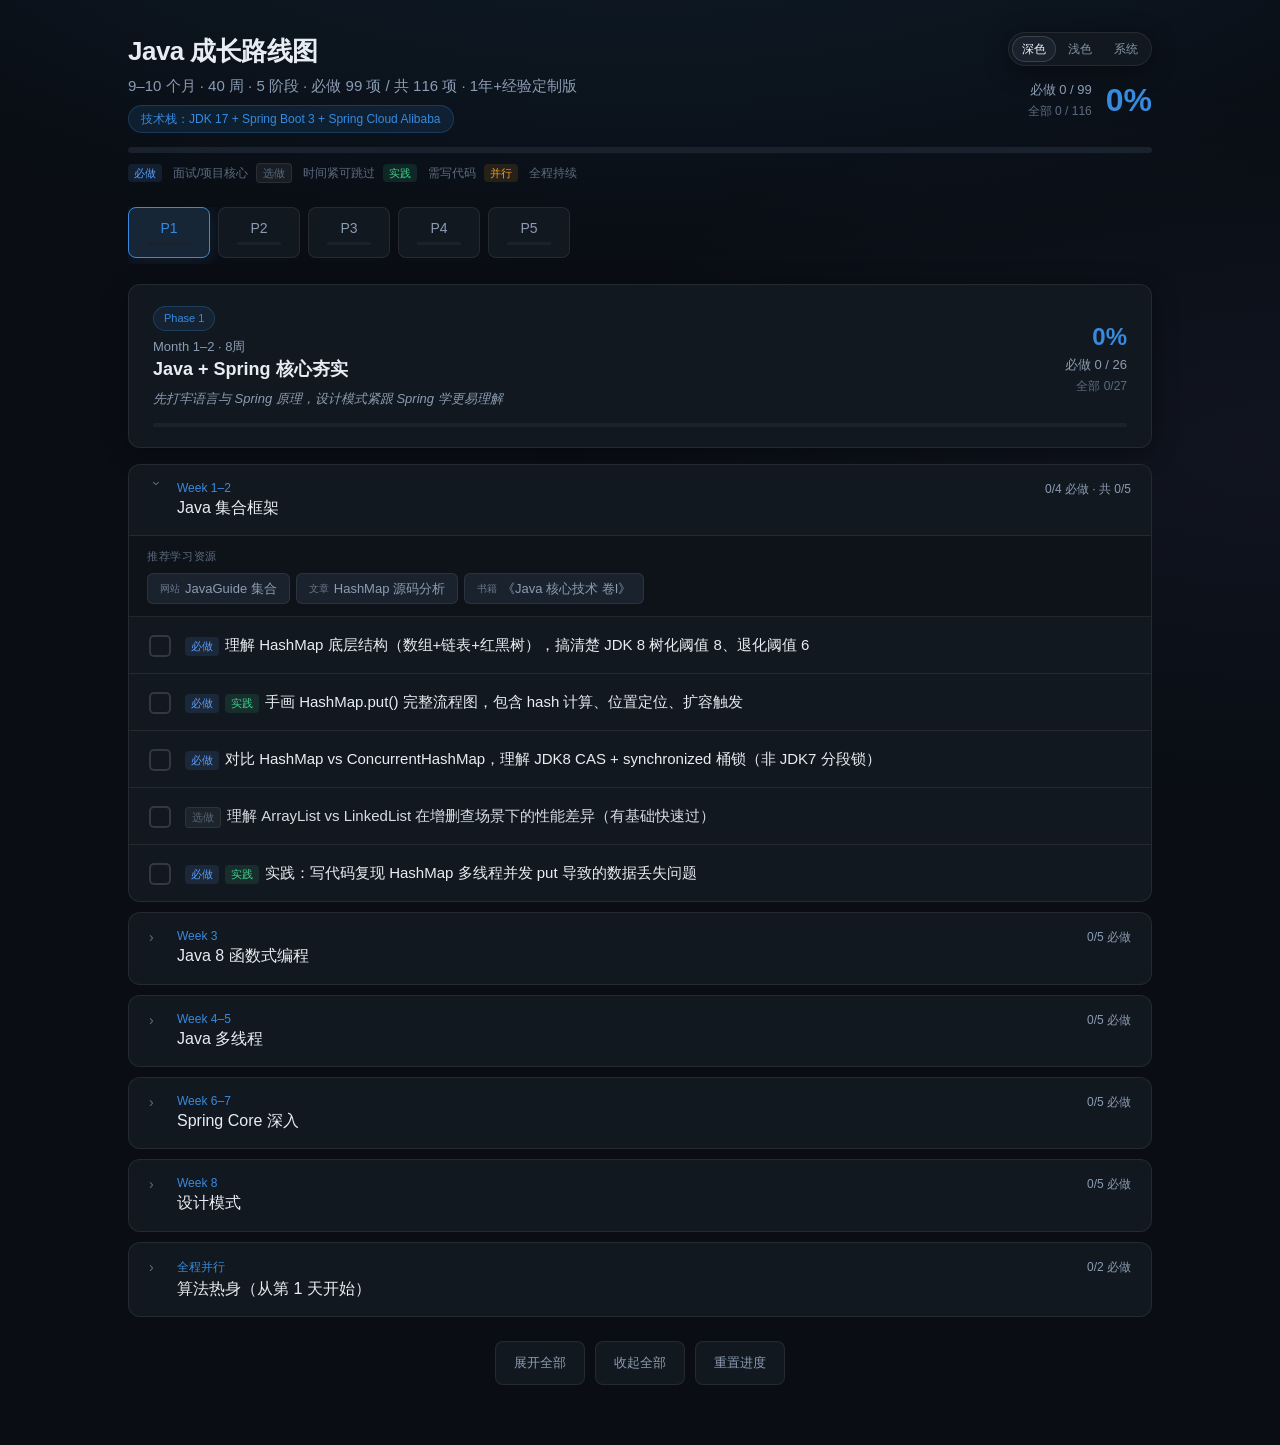
==== commit ea2339df: "拆分静态资源并优化桌面端显示尺寸 将 CSS/JS 从 index.html 提取到独立文件，便于维护；同时加宽内容区并放大字号，改善宽屏阅读体验。  Co-authored-by: Cursor <" ====
--- a/index.html
+++ b/index.html
@@ -1,1554 +1,25 @@
-<!DOCTYPE html>
+<!doctype html>
 <html lang="zh-CN">
-<head>
-  <meta charset="UTF-8" />
-  <meta name="viewport" content="width=device-width, initial-scale=1.0, viewport-fit=cover" />
-  <meta name="theme-color" content="#0a0e14" id="metaThemeColor" />
-  <meta name="apple-mobile-web-app-capable" content="yes" />
-  <meta name="apple-mobile-web-app-status-bar-style" content="black-translucent" />
-  <title>Java 成长路线图 · 9-10 个月进阶计划</title>
-  <script>
-    (function () {
-      var k = 'java_growth_roadmap_theme';
-      var t = localStorage.getItem(k) || 'dark';
-      document.documentElement.setAttribute('data-theme', t);
-    })();
-  </script>
-  <style>
-    :root,
-    [data-theme="dark"] {
-      color-scheme: dark;
-      --bg: #0a0e14;
-      --bg-card: #12181f;
-      --bg-card-hover: #161d27;
-      --bg-elevated: #1a222d;
-      --bg-overlay: rgba(0,0,0,0.2);
-      --border: rgba(255,255,255,0.08);
-      --border-hover: rgba(255,255,255,0.14);
-      --text: #e8edf4;
-      --text-secondary: #8b9cb3;
-      --text-muted: #5c6b80;
-      --accent: #378ADD;
-      --success: #3ecf8e;
-      --shadow: 0 4px 24px rgba(0,0,0,0.4);
-      --gradient-a: rgba(55,138,221,0.12);
-      --gradient-b: rgba(127,119,221,0.06);
-      --optional-tag-bg: rgba(255,255,255,0.06);
-      --theme-meta: #0a0e14;
-    }
-
-    [data-theme="light"] {
-      color-scheme: light;
-      --bg: #f4f6f9;
-      --bg-card: #ffffff;
-      --bg-card-hover: #eef1f6;
-      --bg-elevated: #e3e8ef;
-      --bg-overlay: rgba(0,0,0,0.03);
-      --border: rgba(0,0,0,0.08);
-      --border-hover: rgba(0,0,0,0.14);
-      --text: #152030;
-      --text-secondary: #5a6b80;
-      --text-muted: #8494a7;
-      --accent: #2563b8;
-      --success: #1a9d5c;
-      --shadow: 0 4px 20px rgba(15,23,42,0.08);
-      --gradient-a: rgba(55,138,221,0.08);
-      --gradient-b: rgba(127,119,221,0.05);
-      --optional-tag-bg: rgba(0,0,0,0.04);
-      --theme-meta: #f4f6f9;
-    }
-
-    [data-theme="system"] {
-      color-scheme: dark;
-      --bg: #0a0e14;
-      --bg-card: #12181f;
-      --bg-card-hover: #161d27;
-      --bg-elevated: #1a222d;
-      --bg-overlay: rgba(0,0,0,0.2);
-      --border: rgba(255,255,255,0.08);
-      --border-hover: rgba(255,255,255,0.14);
-      --text: #e8edf4;
-      --text-secondary: #8b9cb3;
-      --text-muted: #5c6b80;
-      --accent: #378ADD;
-      --success: #3ecf8e;
-      --shadow: 0 4px 24px rgba(0,0,0,0.4);
-      --gradient-a: rgba(55,138,221,0.12);
-      --gradient-b: rgba(127,119,221,0.06);
-      --optional-tag-bg: rgba(255,255,255,0.06);
-      --theme-meta: #0a0e14;
-    }
-
-    @media (prefers-color-scheme: light) {
-      [data-theme="system"] {
-        color-scheme: light;
-        --bg: #f4f6f9;
-        --bg-card: #ffffff;
-        --bg-card-hover: #eef1f6;
-        --bg-elevated: #e3e8ef;
-        --bg-overlay: rgba(0,0,0,0.03);
-        --border: rgba(0,0,0,0.08);
-        --border-hover: rgba(0,0,0,0.14);
-        --text: #152030;
-        --text-secondary: #5a6b80;
-        --text-muted: #8494a7;
-        --accent: #2563b8;
-        --success: #1a9d5c;
-        --shadow: 0 4px 20px rgba(15,23,42,0.08);
-        --gradient-a: rgba(55,138,221,0.08);
-        --gradient-b: rgba(127,119,221,0.05);
-        --optional-tag-bg: rgba(0,0,0,0.04);
-        --theme-meta: #f4f6f9;
-      }
-    }
-
-    :root {
-      --radius: 12px;
-      --radius-sm: 8px;
-      --transition: 0.2s ease;
-    }
-
-    * { box-sizing: border-box; margin: 0; padding: 0; }
-
-    html {
-      -webkit-text-size-adjust: 100%;
-      text-size-adjust: 100%;
-    }
-
-    body {
-      font-family: -apple-system, BlinkMacSystemFont, "Segoe UI", "PingFang SC", "Microsoft YaHei", sans-serif;
-      background: var(--bg);
-      color: var(--text);
-      min-height: 100vh;
-      min-height: 100dvh;
-      line-height: 1.5;
-      overflow-x: hidden;
-      -webkit-tap-highlight-color: transparent;
-    }
-
-    body::before {
-      content: '';
-      position: fixed;
-      inset: 0;
-      background:
-        radial-gradient(ellipse 80% 50% at 50% -20%, var(--gradient-a), transparent),
-        radial-gradient(ellipse 60% 40% at 100% 50%, var(--gradient-b), transparent);
-      pointer-events: none;
-      z-index: 0;
-      transition: background 0.25s ease;
-    }
-
-    body {
-      transition: background-color 0.25s ease, color 0.25s ease;
-    }
-
-    .app {
-      position: relative;
-      z-index: 1;
-      width: 100%;
-      max-width: 760px;
-      margin: 0 auto;
-      padding: 28px 20px calc(60px + env(safe-area-inset-bottom, 0px));
-      padding-top: calc(28px + env(safe-area-inset-top, 0px));
-    }
-
-    /* Header */
-    .header {
-      margin-bottom: 24px;
-    }
-
-    .header-top {
-      display: flex;
-      justify-content: space-between;
-      align-items: flex-start;
-      gap: 16px;
-      margin-bottom: 14px;
-    }
-
-    .header-main { flex: 1; min-width: 0; }
-
-    .header-actions {
-      display: flex;
-      flex-direction: column;
-      align-items: flex-end;
-      gap: 10px;
-      flex-shrink: 0;
-    }
-
-    /* Theme switcher */
-    .theme-switcher {
-      display: inline-flex;
-      padding: 3px;
-      border-radius: 999px;
-      border: 1px solid var(--border);
-      background: var(--bg-card);
-      box-shadow: var(--shadow);
-      gap: 2px;
-    }
-
-    .theme-btn {
-      border: none;
-      background: transparent;
-      color: var(--text-muted);
-      font-size: 11px;
-      line-height: 1;
-      padding: 7px 10px;
-      border-radius: 999px;
-      cursor: pointer;
-      font-family: inherit;
-      white-space: nowrap;
-      touch-action: manipulation;
-      transition: all var(--transition);
-    }
-
-    .theme-btn:hover {
-      color: var(--text);
-      background: var(--bg-card-hover);
-    }
-
-    .theme-btn.active {
-      color: var(--text);
-      background: var(--bg-elevated);
-      box-shadow: inset 0 0 0 1px var(--border-hover);
-      font-weight: 500;
-    }
-
-    .header h1 {
-      font-size: 22px;
-      font-weight: 600;
-      letter-spacing: -0.02em;
-    }
-
-    .header .subtitle {
-      font-size: 13px;
-      color: var(--text-secondary);
-      margin-top: 4px;
-      line-height: 1.45;
-      word-break: break-word;
-    }
-
-    .header .badge {
-      display: inline-block;
-      margin-top: 8px;
-      padding: 3px 10px;
-      font-size: 11px;
-      color: var(--accent);
-      background: rgba(55,138,221,0.12);
-      border: 1px solid rgba(55,138,221,0.25);
-      border-radius: 20px;
-    }
-
-    .overall-progress {
-      text-align: right;
-      flex-shrink: 0;
-      display: flex;
-      align-items: center;
-      gap: 14px;
-    }
-
-    .overall-pct {
-      font-size: 28px;
-      font-weight: 600;
-      font-variant-numeric: tabular-nums;
-      transition: color 0.3s;
-    }
-
-    .overall-label {
-      font-size: 12px;
-      color: var(--text-secondary);
-    }
-
-    .progress-track {
-      height: 6px;
-      background: var(--bg-elevated);
-      border-radius: 3px;
-      overflow: hidden;
-    }
-
-    .progress-fill {
-      height: 100%;
-      border-radius: 3px;
-      transition: width 0.45s cubic-bezier(0.4, 0, 0.2, 1);
-      background: linear-gradient(90deg, var(--phase-color, var(--accent)), color-mix(in srgb, var(--phase-color, var(--accent)) 70%, white));
-    }
-
-    /* Phase tabs */
-    .phase-tabs {
-      display: flex;
-      gap: 8px;
-      overflow-x: auto;
-      overflow-y: hidden;
-      padding-bottom: 6px;
-      margin-bottom: 20px;
-      scrollbar-width: none;
-      -ms-overflow-style: none;
-      scroll-snap-type: x proximity;
-      -webkit-overflow-scrolling: touch;
-    }
-
-    .phase-tabs::-webkit-scrollbar { display: none; }
-
-    .phase-tab {
-      flex-shrink: 0;
-      padding: 10px 16px;
-      border-radius: var(--radius-sm);
-      border: 1px solid var(--border);
-      background: var(--bg-card);
-      color: var(--text-secondary);
-      cursor: pointer;
-      font-size: 13px;
-      transition: all var(--transition);
-      display: flex;
-      flex-direction: column;
-      align-items: center;
-      gap: 6px;
-      min-width: 72px;
-      scroll-snap-align: start;
-      touch-action: manipulation;
-    }
-
-    .phase-tab:hover {
-      border-color: var(--border-hover);
-      background: var(--bg-card-hover);
-    }
-
-    .phase-tab.active {
-      border-color: var(--tab-color);
-      background: color-mix(in srgb, var(--tab-color) 12%, var(--bg-card));
-      color: var(--tab-color);
-      font-weight: 500;
-      box-shadow: 0 0 20px color-mix(in srgb, var(--tab-color) 20%, transparent);
-    }
-
-    .phase-tab .mini-track {
-      width: 44px;
-      height: 3px;
-      background: var(--bg-elevated);
-      border-radius: 2px;
-      overflow: hidden;
-    }
-
-    .phase-tab .mini-fill {
-      height: 100%;
-      background: var(--tab-color);
-      border-radius: 2px;
-      transition: width 0.4s ease;
-    }
-
-    /* Phase card */
-    .phase-card {
-      background: var(--bg-card);
-      border: 1px solid var(--border);
-      border-radius: var(--radius);
-      padding: 18px 20px;
-      margin-bottom: 16px;
-      box-shadow: var(--shadow);
-    }
-
-    .phase-card-header {
-      display: flex;
-      justify-content: space-between;
-      align-items: center;
-    }
-
-    .phase-tag {
-      display: inline-block;
-      font-size: 11px;
-      font-weight: 500;
-      padding: 3px 10px;
-      border-radius: 20px;
-      margin-bottom: 6px;
-    }
-
-    .phase-title {
-      font-size: 16px;
-      font-weight: 600;
-    }
-
-    .phase-sub {
-      font-size: 12px;
-      color: var(--text-secondary);
-    }
-
-    .phase-pct {
-      font-size: 20px;
-      font-weight: 600;
-      font-variant-numeric: tabular-nums;
-    }
-
-    .phase-progress-track {
-      margin-top: 14px;
-      height: 4px;
-    }
-
-    /* Sections */
-    .sections { display: flex; flex-direction: column; gap: 10px; }
-
-    .section {
-      background: var(--bg-card);
-      border: 1px solid var(--border);
-      border-radius: var(--radius);
-      overflow: hidden;
-      transition: border-color var(--transition);
-    }
-
-    .section.done {
-      border-color: color-mix(in srgb, var(--success) 30%, var(--border));
-    }
-
-    .section-header {
-      width: 100%;
-      padding: 14px 18px;
-      background: transparent;
-      border: none;
-      color: var(--text);
-      cursor: pointer;
-      display: flex;
-      align-items: flex-start;
-      gap: 12px;
-      text-align: left;
-      font-family: inherit;
-      transition: background var(--transition);
-      touch-action: manipulation;
-    }
-
-    .section-header:hover { background: var(--bg-card-hover); }
-
-    .section-chevron {
-      color: var(--text-muted);
-      font-size: 14px;
-      transition: transform 0.25s ease;
-      flex-shrink: 0;
-      width: 16px;
-    }
-
-    .section.open .section-chevron { transform: rotate(90deg); }
-
-    .section-info { flex: 1; min-width: 0; }
-
-    .section-meta {
-      display: block;
-    }
-
-    .section-week {
-      display: block;
-      font-size: 11px;
-      font-weight: 500;
-      margin-bottom: 2px;
-    }
-
-    .section-title {
-      display: block;
-      font-size: 14px;
-      font-weight: 500;
-      line-height: 1.4;
-      word-break: break-word;
-    }
-
-    .section-count {
-      font-size: 11px;
-      color: var(--text-secondary);
-      flex-shrink: 0;
-      font-variant-numeric: tabular-nums;
-      text-align: right;
-      line-height: 1.35;
-      max-width: 42%;
-    }
-
-    .section-count.all-done { color: var(--success); }
-
-    .section-body {
-      border-top: 1px solid var(--border);
-      display: none;
-    }
-
-    .section.open .section-body { display: block; }
-
-    /* Resources */
-    .resources {
-      padding: 12px 18px;
-      background: var(--bg-overlay);
-      border-bottom: 1px solid var(--border);
-    }
-
-    .resources-label {
-      font-size: 11px;
-      color: var(--text-muted);
-      text-transform: uppercase;
-      letter-spacing: 0.06em;
-      margin-bottom: 8px;
-    }
-
-    .resource-list {
-      display: flex;
-      flex-wrap: wrap;
-      gap: 6px;
-    }
-
-    .resource-link {
-      display: inline-flex;
-      align-items: center;
-      gap: 5px;
-      padding: 4px 10px;
-      font-size: 12px;
-      border-radius: 6px;
-      text-decoration: none;
-      transition: all var(--transition);
-      border: 1px solid var(--border);
-      color: var(--text-secondary);
-      background: var(--bg-elevated);
-    }
-
-    .resource-link:hover {
-      border-color: var(--phase-color);
-      color: var(--phase-color);
-      background: color-mix(in srgb, var(--phase-color) 8%, var(--bg-elevated));
-    }
-
-    .resource-link .rtype {
-      font-size: 10px;
-      opacity: 0.7;
-    }
-
-    .resource-link.no-url {
-      cursor: default;
-      pointer-events: none;
-    }
-
-    /* Tasks */
-    .task {
-      display: flex;
-      align-items: flex-start;
-      gap: 14px;
-      padding: 14px 18px;
-      cursor: pointer;
-      transition: background var(--transition);
-      user-select: none;
-      touch-action: manipulation;
-      min-height: 48px;
-    }
-
-    .task:active { background: var(--bg-card-hover); }
-
-    .task:hover { background: var(--bg-card-hover); }
-
-    .task + .task { border-top: 1px solid var(--border); }
-
-    .checkbox {
-      width: 20px;
-      height: 20px;
-      border-radius: 5px;
-      border: 2px solid var(--border-hover);
-      flex-shrink: 0;
-      margin-top: 2px;
-      display: flex;
-      align-items: center;
-      justify-content: center;
-      transition: all 0.2s cubic-bezier(0.4, 0, 0.2, 1);
-    }
-
-    .task:hover .checkbox { border-color: var(--phase-color); }
-
-    .task.done .checkbox {
-      background: var(--phase-color);
-      border-color: var(--phase-color);
-      transform: scale(1.05);
-    }
-
-    .checkbox svg {
-      width: 11px;
-      height: 9px;
-      opacity: 0;
-      transform: scale(0.5);
-      transition: all 0.2s ease;
-    }
-
-    .task.done .checkbox svg {
-      opacity: 1;
-      transform: scale(1);
-    }
-
-    .task-text {
-      font-size: 13px;
-      line-height: 1.55;
-      transition: all var(--transition);
-      flex: 1;
-      min-width: 0;
-      word-break: break-word;
-    }
-
-    .task.done .task-text {
-      color: var(--text-muted);
-      text-decoration: line-through;
-      text-decoration-color: var(--text-muted);
-    }
-
-    .task-tag {
-      display: inline-block;
-      font-size: 10px;
-      padding: 1px 6px;
-      border-radius: 4px;
-      margin-right: 6px;
-      vertical-align: middle;
-      font-weight: 500;
-    }
-
-    .task-tag.practice {
-      color: #3ecf8e;
-      background: rgba(62,207,142,0.12);
-    }
-
-    .task-tag.parallel {
-      color: #EF9F27;
-      background: rgba(239,159,39,0.12);
-    }
-
-    .task-tag.required {
-      color: #5b9cf5;
-      background: rgba(91,156,245,0.12);
-    }
-
-    .task-tag.optional {
-      color: var(--text-muted);
-      background: var(--optional-tag-bg);
-      border: 1px solid var(--border);
-    }
-
-    .task.optional-task .task-text { opacity: 0.92; }
-
-    .legend {
-      display: flex;
-      flex-wrap: wrap;
-      gap: 8px;
-      margin-top: 10px;
-    }
-
-    .legend-item {
-      font-size: 11px;
-      color: var(--text-muted);
-      display: inline-flex;
-      align-items: center;
-      gap: 5px;
-    }
-
-    .required-label {
-      font-size: 11px;
-      color: var(--text-muted);
-      margin-top: 2px;
-    }
-
-    /* Footer actions */
-    .footer-actions {
-      display: flex;
-      gap: 10px;
-      margin-top: 24px;
-      justify-content: center;
-    }
-
-    .btn {
-      padding: 10px 16px;
-      font-size: 12px;
-      border-radius: var(--radius-sm);
-      border: 1px solid var(--border);
-      background: var(--bg-card);
-      color: var(--text-secondary);
-      cursor: pointer;
-      font-family: inherit;
-      transition: all var(--transition);
-      touch-action: manipulation;
-      min-height: 44px;
-    }
-
-    .btn:hover {
-      border-color: var(--border-hover);
-      color: var(--text);
-      background: var(--bg-card-hover);
-    }
-
-    .btn-danger:hover {
-      border-color: rgba(216,90,48,0.4);
-      color: #e87a5a;
-    }
-
-    /* Toast */
-    .toast {
-      position: fixed;
-      bottom: calc(28px + env(safe-area-inset-bottom, 0px));
-      left: 50%;
-      transform: translateX(-50%) translateY(80px);
-      background: var(--bg-elevated);
-      border: 1px solid var(--success);
-      color: var(--success);
-      padding: 10px 20px;
-      border-radius: var(--radius-sm);
-      font-size: 13px;
-      box-shadow: var(--shadow);
-      opacity: 0;
-      transition: all 0.35s cubic-bezier(0.4, 0, 0.2, 1);
-      z-index: 100;
-      pointer-events: none;
-      max-width: calc(100vw - 32px);
-      text-align: center;
-      line-height: 1.45;
-    }
-
-    .toast.show {
-      opacity: 1;
-      transform: translateX(-50%) translateY(0);
-    }
-
-    @media (max-width: 640px) {
-      .app {
-        padding: 16px 14px calc(48px + env(safe-area-inset-bottom, 0px));
-        padding-top: calc(16px + env(safe-area-inset-top, 0px));
-      }
-
-      .header { margin-bottom: 18px; }
-
-      .header-top {
-        flex-direction: column;
-        gap: 12px;
-      }
-
-      .header-actions {
-        width: 100%;
-        flex-direction: column;
-        align-items: stretch;
-        gap: 10px;
-      }
-
-      .theme-switcher {
-        width: 100%;
-        display: flex;
-        justify-content: space-between;
-      }
-
-      .theme-btn {
-        flex: 1;
-        padding: 8px 6px;
-        font-size: 10px;
-      }
-
-      .header-main { width: 100%; }
-
-      .header h1 { font-size: 20px; }
-
-      .header .subtitle { font-size: 12px; }
-
-      .header .badge {
-        font-size: 10px;
-        line-height: 1.4;
-        max-width: 100%;
-      }
-
-      .overall-progress {
-        text-align: left;
-        width: 100%;
-        display: flex;
-        align-items: center;
-        justify-content: space-between;
-        gap: 12px;
-        padding: 12px 14px;
-        background: var(--bg-card);
-        border: 1px solid var(--border);
-        border-radius: var(--radius-sm);
-      }
-
-      .overall-pct { font-size: 24px; }
-
-      .overall-label,
-      .required-label { font-size: 11px; }
-
-      .legend {
-        gap: 6px 10px;
-      }
-
-      .legend-item { font-size: 10px; }
-
-      .phase-tabs {
-        margin-left: -4px;
-        margin-right: -4px;
-        padding-left: 4px;
-        padding-right: 4px;
-      }
-
-      .phase-tab {
-        min-width: 62px;
-        padding: 8px 12px;
-        font-size: 12px;
-      }
-
-      .phase-card {
-        padding: 14px 16px;
-      }
-
-      .phase-card-header {
-        flex-direction: column;
-        align-items: stretch;
-        gap: 12px;
-      }
-
-      .phase-card-header > div:last-child {
-        display: flex;
-        align-items: center;
-        justify-content: space-between;
-        padding-top: 10px;
-        border-top: 1px solid var(--border);
-      }
-
-      .phase-title { font-size: 15px; }
-
-      .phase-pct { font-size: 18px; }
-
-      .section-header {
-        flex-wrap: wrap;
-        padding: 12px 14px;
-        gap: 10px;
-      }
-
-      .section-chevron { margin-top: 2px; }
-
-      .section-count {
-        max-width: 100%;
-        width: 100%;
-        padding-left: 26px;
-        margin-top: 2px;
-        text-align: left;
-        font-size: 10px;
-      }
-
-      .resources,
-      .task {
-        padding-left: 14px;
-        padding-right: 14px;
-      }
-
-      .resource-link {
-        font-size: 11px;
-        padding: 6px 10px;
-        max-width: 100%;
-        word-break: break-word;
-      }
-
-      .task {
-        gap: 12px;
-        padding-top: 12px;
-        padding-bottom: 12px;
-      }
-
-      .task-text { font-size: 12px; }
-
-      .task-tag {
-        font-size: 9px;
-        margin-bottom: 2px;
-      }
-
-      .footer-actions {
-        flex-wrap: wrap;
-        gap: 8px;
-      }
-
-      .btn {
-        flex: 1 1 calc(50% - 4px);
-        font-size: 11px;
-        padding: 10px 8px;
-      }
-
-      .btn-danger {
-        flex: 1 1 100%;
-      }
-    }
-
-    @media (max-width: 380px) {
-      .header h1 { font-size: 18px; }
-
-      .overall-progress {
-        flex-direction: column;
-        align-items: flex-start;
-      }
-
-      .phase-tab { min-width: 56px; }
-
-      .section-count {
-        padding-left: 0;
-        line-height: 1.5;
-      }
-
-      .footer-actions { flex-direction: column; }
-
-      .btn { flex: 1 1 100%; width: 100%; }
-    }
-  </style>
-</head>
-<body>
-  <div class="app" id="app"></div>
-  <div class="toast" id="toast"></div>
-
-  <script>
-  const SK = 'java_growth_roadmap_v3';
-  const THEME_SK = 'java_growth_roadmap_theme';
-  const TOTAL_WEEKS = 40;
-
-  const PHASES = [
-    {
-      id:'p1', n:1, title:'Java + Spring 核心夯实', sub:'Month 1–2 · 8周', color:'#378ADD',
-      note:'先打牢语言与 Spring 原理，设计模式紧跟 Spring 学更易理解',
-      sections:[
-        { id:'s101', week:'Week 1–2', title:'Java 集合框架',
-          resources:[
-            { label:'JavaGuide 集合', url:'https://javaguide.cn/java/collection/', type:'网站' },
-            { label:'HashMap 源码分析', url:'https://javaguide.cn/java/collection/hashmap-source-code.html', type:'文章' },
-            { label:'《Java 核心技术 卷I》', type:'书籍' },
-          ],
-          tasks:[
-            { id:'t001', t:'理解 HashMap 底层结构（数组+链表+红黑树），搞清楚 JDK 8 树化阈值 8、退化阈值 6' },
-            { id:'t002', t:'手画 HashMap.put() 完整流程图，包含 hash 计算、位置定位、扩容触发', practice:true },
-            { id:'t003', t:'对比 HashMap vs ConcurrentHashMap，理解 JDK8 CAS + synchronized 桶锁（非 JDK7 分段锁）' },
-            { id:'t004', t:'理解 ArrayList vs LinkedList 在增删查场景下的性能差异（有基础快速过）', optional:true },
-            { id:'t005', t:'实践：写代码复现 HashMap 多线程并发 put 导致的数据丢失问题', practice:true },
-          ]
-        },
-        { id:'s102', week:'Week 3', title:'Java 8 函数式编程',
-          resources:[
-            { label:'Oracle Java SE 文档', url:'https://docs.oracle.com/en/java/javase/17/', type:'官方' },
-            { label:'《Java 核心技术》Lambda 章节', type:'书籍' },
-          ],
-          tasks:[
-            { id:'t011', t:'掌握四大函数式接口：Function、Predicate、Consumer、Supplier' },
-            { id:'t012', t:'Stream API：filter / map / flatMap / reduce / collect 各写 2 个例子' },
-            { id:'t013', t:'Optional 正确使用，避免 isPresent() + get() 反模式' },
-            { id:'t014', t:'CompletableFuture：thenApply / thenCompose / allOf 异步组合' },
-            { id:'t015', t:'实践：将工作代码中一段 for 循环改写为 Stream 链式写法', practice:true },
-          ]
-        },
-        { id:'s103', week:'Week 4–5', title:'Java 多线程',
-          resources:[
-            { label:'《Java 并发编程实战》', type:'书籍' },
-            { label:'JavaGuide 并发', url:'https://javaguide.cn/java/concurrent/', type:'网站' },
-            { label:'尚硅谷 JUC 教程', url:'https://www.bilibili.com', type:'视频' },
-          ],
-          tasks:[
-            { id:'t021', t:'synchronized：对象锁 vs 类锁，锁升级（偏向→轻量→重量）' },
-            { id:'t022', t:'volatile：可见性、禁止重排序，与 synchronized 的区别' },
-            { id:'t023', t:'ThreadLocal：原理、内存泄漏原因、正确使用 remove()' },
-            { id:'t024', t:'ThreadPoolExecutor：7 个核心参数 + 4 种拒绝策略，结合项目举例' },
-            { id:'t025', t:'实践：扫描工作项目，找一处线程安全风险并分析', practice:true },
-          ]
-        },
-        { id:'s104', week:'Week 6–7', title:'Spring Core 深入',
-          resources:[
-            { label:'Spring 官方文档', url:'https://docs.spring.io/spring-framework/reference/', type:'官方' },
-            { label:'Spring Boot 3 文档', url:'https://docs.spring.io/spring-boot/docs/current/reference/html/', type:'官方' },
-            { label:'《Spring 实战》第6版', type:'书籍' },
-          ],
-          tasks:[
-            { id:'t031', t:'Spring Bean 生命周期：实例化→注入→Aware→BPP→初始化→销毁' },
-            { id:'t032', t:'@Transactional 6 种失效场景，逐一写代码复现', practice:true },
-            { id:'t033', t:'AOP：JDK Proxy vs CGLIB，理解同类内调用不触发切面' },
-            { id:'t034', t:'Boot 3 自动装配：@EnableAutoConfiguration → AutoConfiguration.imports → @Conditional' },
-            { id:'t035', t:'Spring MVC 请求链路：DispatcherServlet → Mapping → Interceptor → Controller' },
-          ]
-        },
-        { id:'s106', week:'Week 8', title:'设计模式',
-          resources:[
-            { label:'JavaGuide 设计模式', url:'https://javaguide.cn/system-design/design-pattern/', type:'网站' },
-            { label:'Refactoring Guru', url:'https://refactoring.guru/design-patterns', type:'教程' },
-            { label:'《Head First 设计模式》', type:'书籍' },
-          ],
-          tasks:[
-            { id:'t051', t:'掌握单例、工厂、策略、模板方法、观察者 5 种常用模式及适用场景' },
-            { id:'t052', t:'在 JDK/Spring 中找应用：Runtime(单例)、BeanFactory(工厂)、JDK 观察者模式' },
-            { id:'t053', t:'理解 Spring AOP 与代理模式的关系，对比代理模式与装饰器模式' },
-            { id:'t054', t:'实践：用策略模式重构工作代码中一段 if-else 业务分支', practice:true },
-            { id:'t055', t:'整理 5 种模式各 1 个面试问答：解决什么问题、项目里哪用过' },
-          ]
-        },
-        { id:'s105', week:'全程并行', title:'算法热身（从第 1 天开始）',
-          resources:[
-            { label:'LeetCode 中国', url:'https://leetcode.cn/', type:'刷题' },
-            { label:'代码随想录', url:'https://programmercarl.com/', type:'题单' },
-          ],
-          tasks:[
-            { id:'t041', t:'每天 1 题 LeetCode Easy，坚持到求职结束（目标累计 120+）', parallel:true },
-            { id:'t042', t:'第 1 月重点：数组、链表各 10 题' },
-          ]
-        },
-      ]
-    },
-    {
-      id:'p2', n:2, title:'基础设施 + 数据库 + JVM', sub:'Month 2.5–4.5 · 9周', color:'#1D9E75',
-      note:'JVM 从后期前移至此，面试前留出足够消化时间',
-      sections:[
-        { id:'s201', week:'Week 9–10', title:'Linux + Docker',
-          resources:[
-            { label:'Docker 从入门到实践', url:'https://yeasy.gitbook.io/docker_practice/', type:'教程' },
-            { label:'Docker 官方文档', url:'https://docs.docker.com/', type:'官方' },
-            { label:'鸟哥 Linux 私房菜', type:'书籍' },
-          ],
-          tasks:[
-            { id:'t101', t:'Linux 常用命令：文件、权限、进程（ps/top/kill）' },
-            { id:'t102', t:'Vim 基础：Normal/Insert 模式，保存退出、查找替换（vimtutor）', optional:true },
-            { id:'t103', t:'Docker：镜像/容器/网络/Volume，掌握 build/run/exec/logs' },
-            { id:'t104', t:'编写 Dockerfile 将 Spring Boot 3 应用打包成镜像', practice:true },
-            { id:'t105', t:'Docker Compose 多服务配置：depends_on、networks、volumes', practice:true },
-          ]
-        },
-        { id:'s202', week:'Week 11–12', title:'云服务器搭建',
-          resources:[
-            { label:'腾讯云轻量文档', url:'https://cloud.tencent.com/document/product/1207', type:'官方' },
-            { label:'阿里云 ECS 文档', url:'https://help.aliyun.com/product/25365.html', type:'官方' },
-            { label:'Nginx 入门指南', url:'https://nginx.org/en/docs/beginners_guide.html', type:'官方' },
-          ],
-          tasks:[
-            { id:'t111', t:'购买云服务器（2核2G），配置 SSH 密钥登录', optional:true },
-            { id:'t112', t:'配置安全组/防火墙，理解入站出站端口规则', optional:true },
-            { id:'t113', t:'Docker Compose 部署 MySQL + Redis + Nacos', practice:true },
-            { id:'t114', t:'验证服务连通性，配置 Nacos 持久化到 MySQL' },
-            { id:'t115', t:'域名 + Nginx 反向代理 upstream/proxy_pass', optional:true },
-          ]
-        },
-        { id:'s203', week:'Week 13', title:'Jenkins CI/CD',
-          resources:[
-            { label:'Jenkins 官方手册', url:'https://www.jenkins.io/doc/book/', type:'官方' },
-            { label:'Pipeline 语法', url:'https://www.jenkins.io/doc/book/pipeline/syntax/', type:'官方' },
-          ],
-          tasks:[
-            { id:'t121', t:'Docker 部署 Jenkins，安装 JDK/Maven/Git 插件' },
-            { id:'t122', t:'Freestyle 任务：拉代码 → mvn package → 部署到服务器', practice:true },
-            { id:'t123', t:'改用 Jenkinsfile 声明式 Pipeline（stages/steps）', practice:true, optional:true },
-            { id:'t124', t:'配置 Git Webhook 自动触发构建', optional:true },
-            { id:'t125', t:'加入构建通知（钉钉 Webhook 或邮件）', optional:true },
-          ]
-        },
-        { id:'s204', week:'Week 14', title:'MySQL 深入',
-          resources:[
-            { label:'小林 coding MySQL', url:'https://xiaolincoding.com/mysql/', type:'图解' },
-            { label:'《高性能 MySQL》', type:'书籍' },
-            { label:'极客时间 MySQL 45讲', url:'https://time.geekbang.org/', type:'课程' },
-          ],
-          tasks:[
-            { id:'t131', t:'EXPLAIN：type 字段含义（system>const>ref>range>index>ALL）' },
-            { id:'t132', t:'索引：最左前缀、覆盖索引、索引失效 10 种场景' },
-            { id:'t133', t:'MVCC：Read View、undo log、trx_id/roll_pointer 协作' },
-            { id:'t134', t:'死锁：4 必要条件，SHOW ENGINE INNODB STATUS 定位' },
-            { id:'t135', t:'实践：分析工作中 3 条慢 SQL 并给出索引优化', practice:true },
-          ]
-        },
-        { id:'s205', week:'Week 15', title:'Redis 基础（项目前置）',
-          resources:[
-            { label:'Redis 官方文档', url:'https://redis.io/docs/', type:'官方' },
-            { label:'JavaGuide Redis', url:'https://javaguide.cn/database/redis/', type:'网站' },
-            { label:'小林 coding Redis', url:'https://xiaolincoding.com/redis/', type:'图解' },
-          ],
-          tasks:[
-            { id:'t141', t:'五种数据结构使用场景：String/Hash/List/Set/ZSet' },
-            { id:'t142', t:'过期策略 + 内存淘汰策略（LRU/LFU）' },
-            { id:'t143', t:'缓存穿透/击穿/雪崩的原因与解决方案' },
-            { id:'t144', t:'分布式锁：SET NX EX 缺陷 + Redisson 基本原理' },
-            { id:'t145', t:'实践：在本地项目实现一个接口缓存 + 缓存更新', practice:true },
-          ]
-        },
-        { id:'s206', week:'Week 16–17', title:'JVM 基础',
-          resources:[
-            { label:'《深入理解 Java 虚拟机》', type:'书籍' },
-            { label:'Oracle JVM 参数', url:'https://docs.oracle.com/en/java/javase/17/docs/specs/man/java.html', type:'官方' },
-            { label:'Eclipse MAT', url:'https://eclipse.dev/mat/', type:'工具' },
-          ],
-          tasks:[
-            { id:'t321', t:'JVM 内存区域：堆/栈/方法区/程序计数器，各区 OOM 类型' },
-            { id:'t322', t:'GC 算法：标记清除/复制/整理，Minor GC vs Full GC' },
-            { id:'t323', t:'G1 收集器：Region 结构、Mixed GC（了解 ZGC 即可）' },
-            { id:'t324', t:'OOM 排查：jmap dump + MAT 分析大对象/泄漏', practice:true },
-            { id:'t325', t:'JVM 参数：-Xms/-Xmx/-Xss/-XX:+HeapDumpOnOutOfMemoryError' },
-          ]
-        },
-      ]
-    },
-    {
-      id:'p3', n:3, title:'个人微服务项目', sub:'Month 5–7 · 11周（核心，勿压缩）', color:'#EF9F27',
-      note:'含 Kafka 实战与分布式事务接入，与微服务项目结合落地',
-      sections:[
-        { id:'s301', week:'Week 18–19', title:'项目脚手架搭建',
-          resources:[
-            { label:'Spring Cloud Alibaba', url:'https://sca.aliyun.com/', type:'官方' },
-            { label:'Nacos 快速开始', url:'https://nacos.io/docs/latest/quickstart/quick-start/', type:'官方' },
-            { label:'Gateway 文档', url:'https://docs.spring.io/spring-cloud-gateway/reference/', type:'官方' },
-          ],
-          tasks:[
-            { id:'t201', t:'规划模块：gateway / auth / user / common，明确职责边界' },
-            { id:'t202', t:'Maven 多模块父子工程 + dependencyManagement 统一版本', practice:true },
-            { id:'t203', t:'接入 Nacos 服务注册 + 配置中心，服务互相发现', practice:true },
-            { id:'t204', t:'Spring Cloud Gateway：路由、Predicate、全局过滤器', practice:true },
-            { id:'t205', t:'Feign 服务间调用 + 超时/重试配置', practice:true },
-          ]
-        },
-        { id:'s302', week:'Week 20–21', title:'RBAC 权限系统',
-          resources:[
-            { label:'Spring Security 文档', url:'https://docs.spring.io/spring-security/reference/', type:'官方' },
-            { label:'JWT.io', url:'https://jwt.io/', type:'工具' },
-            { label:'RBAC 设计参考', url:'https://javaguide.cn/system-design/security/rbac.html', type:'文章' },
-          ],
-          tasks:[
-            { id:'t211', t:'设计 RBAC 五表：user/role/permission/user_role/role_permission' },
-            { id:'t212', t:'JWT 登录流程：登录→颁 Token→网关解析→传递下游', practice:true },
-            { id:'t213', t:'Spring Security：UserDetailsService + @PreAuthorize 接口权限', practice:true },
-            { id:'t214', t:'网关鉴权过滤器：校验 Token，userId 放入请求头', practice:true },
-            { id:'t215', t:'双 Token（Access + Refresh）无感刷新', practice:true, optional:true },
-          ]
-        },
-        { id:'s303', week:'Week 22–23', title:'全链路日志追踪',
-          resources:[
-            { label:'SLF4J MDC 文档', url:'http://www.slf4j.org/manual.html#mdc', type:'官方' },
-            { label:'Logback 配置', url:'https://logback.qos.ch/manual/configuration.html', type:'官方' },
-          ],
-          tasks:[
-            { id:'t221', t:'网关 GlobalFilter 生成 traceId，注入 X-Trace-Id', practice:true },
-            { id:'t222', t:'下游 Interceptor：traceId 放入 MDC，请求结束 remove', practice:true },
-            { id:'t223', t:'Feign RequestInterceptor 透传 X-Trace-Id', practice:true },
-            { id:'t224', t:'Logback pattern 加入 %X{traceId} %X{serviceName}', practice:true },
-            { id:'t225', t:'验证：gateway→auth→user 全链路 traceId 一致', practice:true },
-          ]
-        },
-        { id:'s304', week:'Week 24–25', title:'SkyWalking + 项目完善',
-          resources:[
-            { label:'SkyWalking 文档', url:'https://skywalking.apache.org/docs/', type:'官方' },
-            { label:'Knife4j 文档', url:'https://doc.xiaominfo.com/', type:'官方' },
-          ],
-          tasks:[
-            { id:'t231', t:'Docker 部署 SkyWalking OAP + UI', practice:true, optional:true },
-            { id:'t232', t:'Java Agent 接入（-javaagent 参数）', practice:true, optional:true },
-            { id:'t233', t:'UI 验证调用链路图、耗时分布、异常定位', optional:true },
-            { id:'t234', t:'全局异常处理 @RestControllerAdvice + @Validated 参数校验', practice:true },
-            { id:'t235', t:'Knife4j 接口文档，完善注解和描述', practice:true },
-          ]
-        },
-        { id:'s305', week:'Week 26–27', title:'Kafka 实战接入',
-          resources:[
-            { label:'《Kafka 权威指南》', type:'书籍' },
-            { label:'Kafka 官方文档', url:'https://kafka.apache.org/documentation/', type:'官方' },
-            { label:'Spring Kafka 文档', url:'https://docs.spring.io/spring-kafka/reference/', type:'官方' },
-          ],
-          tasks:[
-            { id:'t241', t:'Docker Compose 部署 Kafka（KRaft 或 ZooKeeper 模式）', practice:true },
-            { id:'t242', t:'Spring Kafka 生产者：发送业务消息，配置 acks、retries、幂等', practice:true },
-            { id:'t243', t:'消费者：ConsumerGroup、手动提交 Offset、处理重复消费', practice:true },
-            { id:'t244', t:'消息不丢失：生产者确认 + Broker 持久化 + 消费者手动 ack', practice:true },
-            { id:'t245', t:'项目落地：Kafka 实现异步业务（注册通知、订单状态变更等）', practice:true },
-          ]
-        },
-        { id:'s306', week:'Week 28', title:'分布式事务',
-          resources:[
-            { label:'Seata 官方文档', url:'https://seata.io/zh-cn/docs/overview/what-is-seata.html', type:'官方' },
-            { label:'JavaGuide 分布式事务', url:'https://javaguide.cn/distributed-system/distributed-transaction.html', type:'网站' },
-            { label:'SCA Seata 接入', url:'https://sca.aliyun.com/docs/2022/user-guide/seata/overview/', type:'官方' },
-          ],
-          tasks:[
-            { id:'t251', t:'本地事务 vs 分布式事务，2PC/TCC/Saga/消息最终一致性 对比' },
-            { id:'t252', t:'Seata AT 模式原理：undo log、一阶段提交、二阶段异步删除' },
-            { id:'t253', t:'AT vs TCC vs Saga 适用场景：何时用 Seata、何时用 MQ 最终一致性' },
-            { id:'t254', t:'实践：微服务项目接入 Seata，实现跨服务下单扣库存', practice:true },
-            { id:'t255', t:'面试准备：哪些场景其实不需要分布式事务（避免过度设计）' },
-          ]
-        },
-      ]
-    },
-    {
-      id:'p4', n:4, title:'深度技术提升', sub:'Month 7.5–8.5 · 6周', color:'#7F77DD',
-      sections:[
-        { id:'s401', week:'Week 29–30', title:'Redis 深入',
-          resources:[
-            { label:'《Redis 设计与实现》', type:'书籍' },
-            { label:'Redisson Wiki', url:'https://github.com/redisson/redisson/wiki', type:'官方' },
-            { label:'JavaGuide Redis 面试', url:'https://javaguide.cn/database/redis/redis-questions.html', type:'网站' },
-          ],
-          tasks:[
-            { id:'t301', t:'底层结构：SDS/跳表/quicklist/listpack' },
-            { id:'t302', t:'持久化：RDB vs AOF vs 混合持久化对比' },
-            { id:'t303', t:'Redisson WatchDog 自动续期原理' },
-            { id:'t304', t:'缓存三大问题深入 + 布隆过滤器/互斥锁/随机TTL' },
-            { id:'t305', t:'实践：Lua 脚本实现滑动窗口限流器', practice:true, optional:true },
-          ]
-        },
-        { id:'s402', week:'Week 31–32', title:'系统设计基础',
-          resources:[
-            { label:'《Kafka 权威指南》', type:'书籍' },
-            { label:'Sentinel 文档', url:'https://sentinelguard.io/zh-cn/docs/introduction.html', type:'官方' },
-            { label:'JavaGuide 系统设计', url:'https://javaguide.cn/system-design/', type:'网站' },
-          ],
-          tasks:[
-            { id:'t311', t:'Kafka 概念巩固：Topic/Partition/ConsumerGroup/Offset，结合 Phase3 实战回顾' },
-            { id:'t312', t:'Sentinel 熔断降级接入项目，理解滑动窗口统计', practice:true, optional:true },
-            { id:'t313', t:'雪花算法结构 + 时钟回拨问题与方案' },
-            { id:'t314', t:'限流：令牌桶 vs 漏桶 vs 滑动窗口适用场景' },
-            { id:'t315', t:'设计秒杀方案：Redis 预减 + Kafka 异步落库 + 幂等', practice:true },
-          ]
-        },
-        { id:'s407', week:'Week 33', title:'JVM 复习巩固',
-          resources:[
-            { label:'《深入理解 Java 虚拟机》', type:'书籍' },
-            { label:'JavaGuide JVM', url:'https://javaguide.cn/java/jvm/', type:'网站' },
-          ],
-          tasks:[
-            { id:'t326', t:'二刷 JVM：手绘内存布局，口述各区域存什么、哪些 OOM' },
-            { id:'t327', t:'模拟面试：讲清 G1 GC 流程，与 CMS/ZGC 区别' },
-            { id:'t328', t:'模拟面试：线上 OOM 排查步骤（dump→MAT→定位→修复）' },
-          ]
-        },
-        { id:'s404', week:'Week 34', title:'项目完善与文档',
-          resources:[
-            { label:'JUnit 5 文档', url:'https://junit.org/junit5/docs/current/user-guide/', type:'官方' },
-            { label:'JMeter 用户手册', url:'https://jmeter.apache.org/usermanual/index.html', type:'官方' },
-            { label:'draw.io', url:'https://app.diagrams.net/', type:'工具' },
-          ],
-          tasks:[
-            { id:'t331', t:'JUnit 5 + Mockito 单测，核心 Service 覆盖率 60%', practice:true, optional:true },
-            { id:'t332', t:'JMeter 压测核心接口，分析 TPS/响应时间/错误率', practice:true, optional:true },
-            { id:'t333', t:'README：架构图 + 技术选型 + 本地一键启动', practice:true },
-            { id:'t334', t:'整理项目亮点 3-5 条，STAR 法则准备讲解稿' },
-            { id:'t335', t:'录制 3-5 分钟项目 demo 视频', optional:true },
-          ]
-        },
-      ]
-    },
-    {
-      id:'p5', n:5, title:'求职冲刺', sub:'Month 8.5–10 · 6周', color:'#D85A30',
-      sections:[
-        { id:'s501', week:'Week 35–37', title:'算法强化',
-          resources:[
-            { label:'LeetCode 中国', url:'https://leetcode.cn/', type:'刷题' },
-            { label:'代码随想录', url:'https://programmercarl.com/', type:'题单' },
-            { label:'NeetCode 150', url:'https://neetcode.io/practice', type:'题单' },
-          ],
-          tasks:[
-            { id:'t401', t:'数组/链表：两数之和、反转链表、合并有序链表' },
-            { id:'t402', t:'栈/队列：有效括号、最小栈、滑动窗口最大值' },
-            { id:'t403', t:'二分：搜索旋转数组、查找首尾位置' },
-            { id:'t404', t:'二叉树：前中后序、最大深度、对称二叉树（BFS+DFS）' },
-            { id:'t405', t:'目标：本阶段再完成 40 道 Medium，累计总量 120+ 题' },
-            { id:'t406', t:'每天 1 题保持手感，直到拿到 offer', parallel:true },
-          ]
-        },
-        { id:'s502', week:'Week 38–40', title:'面试冲刺',
-          resources:[
-            { label:'JavaGuide 面试题', url:'https://javaguide.cn/interview-preparation/interview-preparation.html', type:'网站' },
-            { label:'小林 coding', url:'https://xiaolincoding.com/', type:'图解' },
-            { label:'《Java 面试指北》', url:'https://javaguide.cn/zhuanlan/java-mian-shi-zhi-bei.html', type:'专栏' },
-          ],
-          tasks:[
-            { id:'t411', t:'Java 高频 50 题：用自己的话写出理解（不死记硬背）' },
-            { id:'t412', t:'MySQL/Redis/Spring/分布式各 20 条高频题 + 答案' },
-            { id:'t413', t:'简历优化：项目放首位，量化工作经历（QPS/优化幅度）' },
-            { id:'t414', t:'模拟面试 3 次：自我介绍+技术题+项目讲解+反问', practice:true },
-            { id:'t415', t:'投递 20-30 家，优先 B 轮以上有技术氛围的互联网公司' },
-          ]
-        },
-      ]
-    },
-  ];
-
-  // ── State ──
-  let done = {};
-  let activePhase = 0;
-  let open = {};
-  let themeMode = localStorage.getItem(THEME_SK) || 'dark';
-
-  function getSystemTheme() {
-    return window.matchMedia('(prefers-color-scheme: dark)').matches ? 'dark' : 'light';
-  }
-
-  function getResolvedTheme() {
-    return themeMode === 'system' ? getSystemTheme() : themeMode;
-  }
-
-  function updateThemeMeta() {
-    const meta = document.getElementById('metaThemeColor');
-    if (!meta) return;
-    const color = getComputedStyle(document.documentElement).getPropertyValue('--theme-meta').trim();
-    meta.setAttribute('content', color || (getResolvedTheme() === 'dark' ? '#0a0e14' : '#f4f6f9'));
-  }
-
-  function themeSwitcherHtml() {
-    return `<div class="theme-switcher" role="group" aria-label="主题切换">
-      <button type="button" class="theme-btn${themeMode === 'dark' ? ' active' : ''}" data-theme="dark" onclick="setTheme('dark')">深色</button>
-      <button type="button" class="theme-btn${themeMode === 'light' ? ' active' : ''}" data-theme="light" onclick="setTheme('light')">浅色</button>
-      <button type="button" class="theme-btn${themeMode === 'system' ? ' active' : ''}" data-theme="system" onclick="setTheme('system')">系统</button>
-    </div>`;
-  }
-
-  function setTheme(mode) {
-    if (!['dark', 'light', 'system'].includes(mode)) return;
-    themeMode = mode;
-    document.documentElement.setAttribute('data-theme', mode);
-    localStorage.setItem(THEME_SK, mode);
-    updateThemeMeta();
-    render();
-  }
-
-  function initThemeListener() {
-    window.matchMedia('(prefers-color-scheme: dark)').addEventListener('change', () => {
-      if (themeMode === 'system') updateThemeMeta();
-    });
-  }
-
-  function load() {
-    try {
-      const raw = localStorage.getItem(SK);
-      if (raw) {
-        const d = JSON.parse(raw);
-        if (d.done) done = d.done;
-        if (typeof d.p === 'number') activePhase = d.p;
-        if (d.open) open = d.open;
-      }
-    } catch {}
-    if (!Object.keys(open).length && PHASES[activePhase]) {
-      open[PHASES[activePhase].sections[0].id] = true;
-    }
-  }
-
-  function saveState() {
-    localStorage.setItem(SK, JSON.stringify({ done, p: activePhase, open }));
-  }
-
-  function allTasks() {
-    return PHASES.flatMap(p => p.sections.flatMap(s => s.tasks));
-  }
-
-  function requiredTasks(tasks) {
-    return tasks.filter(t => !t.optional);
-  }
-
-  function prog(tasks) {
-    const n = tasks.filter(t => done[t.id]).length;
-    return { n, total: tasks.length, pct: tasks.length ? Math.round(n / tasks.length * 100) : 0 };
-  }
-
-  function formatSectionCount(sec) {
-    const all = sec.tasks;
-    const req = requiredTasks(all);
-    const sp = prog(req);
-    const spAll = prog(all);
-    if (req.length < all.length) {
-      return `${sp.n}/${sp.total} 必做 · 共 ${spAll.n}/${spAll.total}`;
-    }
-    return `${sp.n}/${sp.total} 必做`;
-  }
-
-  function showToast(msg) {
-    const el = document.getElementById('toast');
-    el.textContent = msg;
-    el.classList.add('show');
-    clearTimeout(showToast._t);
-    showToast._t = setTimeout(() => el.classList.remove('show'), 2200);
-  }
-
-  function toggleSection(sid) {
-    open[sid] = !open[sid];
-    saveState();
-    render();
-  }
-
-  function goPhase(i) {
-    activePhase = i;
-    const first = PHASES[i].sections[0].id;
-    open = { [first]: true };
-    saveState();
-    render();
-  }
-
-  function resetProgress() {
-    if (!confirm('确定要清空所有进度吗？此操作不可撤销。')) return;
-    done = {};
-    open = { [PHASES[activePhase].sections[0].id]: true };
-    localStorage.removeItem(SK);
-    saveState();
-    render();
-    showToast('进度已重置');
-  }
-
-  function esc(s) {
-    const d = document.createElement('div');
-    d.textContent = s;
-    return d.innerHTML;
-  }
-
-  function render() {
-    const app = document.getElementById('app');
-    const tasks = allTasks();
-    const req = requiredTasks(tasks);
-    const total = prog(tasks);
-    const reqTotal = prog(req);
-    const ph = PHASES[activePhase];
-    const phTasks = ph.sections.flatMap(s => s.tasks);
-    const phReq = requiredTasks(phTasks);
-    const phProg = prog(phReq);
-    const phAllProg = prog(phTasks);
-
-    let html = '';
-
-    // Header
-    html += `<div class="header">
-      <div class="header-top">
-        <div class="header-main">
-          <h1>Java 成长路线图</h1>
-          <p class="subtitle">9–10 个月 · ${TOTAL_WEEKS} 周 · 5 阶段 · 必做 ${reqTotal.total} 项 / 共 ${tasks.length} 项 · 1年+经验定制版</p>
-          <span class="badge">技术栈：JDK 17 + Spring Boot 3 + Spring Cloud Alibaba</span>
-        </div>
-        <div class="header-actions">
-          ${themeSwitcherHtml()}
-          <div class="overall-progress">
-            <div>
-              <div class="overall-label">必做 ${reqTotal.n} / ${reqTotal.total}</div>
-              <div class="required-label">全部 ${total.n} / ${total.total}</div>
-            </div>
-            <div class="overall-pct" style="color:${reqTotal.pct===100?'var(--success)':'var(--accent)'}">${reqTotal.pct}%</div>
-          </div>
-        </div>
-      </div>
-      <div class="progress-track">
-        <div class="progress-fill" style="width:${reqTotal.pct}%"></div>
-      </div>
-      <div class="legend">
-        <span class="legend-item"><span class="task-tag required">必做</span> 面试/项目核心</span>
-        <span class="legend-item"><span class="task-tag optional">选做</span> 时间紧可跳过</span>
-        <span class="legend-item"><span class="task-tag practice">实践</span> 需写代码</span>
-        <span class="legend-item"><span class="task-tag parallel">并行</span> 全程持续</span>
-      </div>
-    </div>`;
-
-    // Phase tabs
-    html += '<div class="phase-tabs">';
-    PHASES.forEach((p, i) => {
-      const pp = prog(requiredTasks(p.sections.flatMap(s => s.tasks)));
-      const active = i === activePhase;
-      html += `<button class="phase-tab${active?' active':''}" style="--tab-color:${p.color}" onclick="goPhase(${i})">
-        <span>P${p.n}</span>
-        <div class="mini-track"><div class="mini-fill" style="width:${pp.pct}%;background:${p.color}"></div></div>
-      </button>`;
-    });
-    html += '</div>';
-
-    // Phase card
-    html += `<div class="phase-card" style="--phase-color:${ph.color}">
-      <div class="phase-card-header">
-        <div>
-          <span class="phase-tag" style="background:${ph.color}18;color:${ph.color};border:1px solid ${ph.color}44">Phase ${ph.n}</span>
-          <div class="phase-sub">${esc(ph.sub)}</div>
-          <div class="phase-title">${esc(ph.title)}</div>
-          ${ph.note ? `<div class="phase-sub" style="margin-top:6px;font-style:italic">${esc(ph.note)}</div>` : ''}
-        </div>
-        <div style="text-align:right">
-          <div class="phase-pct" style="color:${ph.color}">${phProg.pct}%</div>
-          <div class="phase-sub">必做 ${phProg.n} / ${phProg.total}</div>
-          <div class="required-label">全部 ${phAllProg.n}/${phAllProg.total}</div>
-        </div>
-      </div>
-      <div class="progress-track phase-progress-track">
-        <div class="progress-fill" style="width:${phProg.pct}%;--phase-color:${ph.color}"></div>
-      </div>
-    </div>`;
-
-    // Sections
-    html += '<div class="sections" style="--phase-color:' + ph.color + '">';
-    ph.sections.forEach(sec => {
-      const sp = prog(requiredTasks(sec.tasks));
-      const isOpen = !!open[sec.id];
-      const allDone = sp.pct === 100;
-
-      html += `<div class="section${isOpen?' open':''}${allDone?' done':''}" id="sec-${sec.id}">
-        <button class="section-header" onclick="toggleSection('${sec.id}')">
-          <span class="section-chevron">›</span>
-          <div class="section-info">
-            <div class="section-meta">
-              <span class="section-week" style="color:${ph.color}">${esc(sec.week)}</span>
-              <span class="section-title">${esc(sec.title)}</span>
-            </div>
-          </div>
-          <span class="section-count${allDone?' all-done':''}">${formatSectionCount(sec)}${allDone?' ✓':''}</span>
-        </button>
-        <div class="section-body">`;
-
-      if (sec.resources && sec.resources.length) {
-        html += '<div class="resources"><div class="resources-label">推荐学习资源</div><div class="resource-list">';
-        sec.resources.forEach(r => {
-          if (r.url) {
-            html += `<a class="resource-link" href="${esc(r.url)}" target="_blank" rel="noopener" onclick="event.stopPropagation()">
-              <span class="rtype">${esc(r.type)}</span>${esc(r.label)}</a>`;
-          } else {
-            html += `<span class="resource-link no-url"><span class="rtype">${esc(r.type)}</span>${esc(r.label)}</span>`;
-          }
-        });
-        html += '</div></div>';
-      }
-
-      sec.tasks.forEach(task => {
-        const isDone = !!done[task.id];
-        let prefix = task.optional
-          ? '<span class="task-tag optional">选做</span>'
-          : '<span class="task-tag required">必做</span>';
-        if (task.practice) prefix += '<span class="task-tag practice">实践</span>';
-        if (task.parallel) prefix += '<span class="task-tag parallel">并行</span>';
-
-        html += `<div class="task${isDone?' done':''}${task.optional?' optional-task':''}" onclick="toggleTask('${task.id}','${sec.id}')">
-          <div class="checkbox">
-            <svg viewBox="0 0 10 8" fill="none"><path d="M1 4L3.5 6.5L9 1" stroke="white" stroke-width="1.5" stroke-linecap="round" stroke-linejoin="round"/></svg>
-          </div>
-          <span class="task-text">${prefix}${esc(task.t)}</span>
-        </div>`;
-      });
-
-      html += '</div></div>';
-    });
-    html += '</div>';
-
-    // Footer
-    html += `<div class="footer-actions">
-      <button class="btn" onclick="expandAll()">展开全部</button>
-      <button class="btn" onclick="collapseAll()">收起全部</button>
-      <button class="btn btn-danger" onclick="resetProgress()">重置进度</button>
-    </div>`;
-
-    app.innerHTML = html;
-  }
-
-  function toggleTask(id, sectionId) {
-    const phTasks = PHASES[activePhase].sections.flatMap(s => s.tasks);
-    const wasDone = !!done[id];
-    done[id] = !wasDone;
-    saveState();
-    render();
-
-    if (!wasDone) {
-      const sec = PHASES[activePhase].sections.find(s => s.id === sectionId);
-      if (sec && prog(requiredTasks(sec.tasks)).pct === 100) showToast('章节「' + sec.title + '」必做项已全部完成！');
-      if (prog(requiredTasks(phTasks)).pct === 100) showToast('阶段「' + PHASES[activePhase].title + '」必做项已全部完成！');
-      if (prog(requiredTasks(allTasks())).pct === 100) showToast('恭喜！全部必做任务完成，可以投递简历了！');
-    }
-  }
-
-  function expandAll() {
-    PHASES[activePhase].sections.forEach(s => { open[s.id] = true; });
-    saveState();
-    render();
-  }
-
-  function collapseAll() {
-    open = {};
-    saveState();
-    render();
-  }
-
-  window.goPhase = goPhase;
-  window.toggleSection = toggleSection;
-  window.toggleTask = toggleTask;
-  window.resetProgress = resetProgress;
-  window.expandAll = expandAll;
-  window.collapseAll = collapseAll;
-  window.setTheme = setTheme;
-
-  load();
-  initThemeListener();
-  updateThemeMeta();
-  render();
-  </script>
-</body>
+  <head>
+    <meta charset="UTF-8" />
+    <meta
+      name="viewport"
+      content="width=device-width, initial-scale=1.0, viewport-fit=cover"
+    />
+    <meta name="theme-color" content="#0a0e14" id="metaThemeColor" />
+    <meta name="apple-mobile-web-app-capable" content="yes" />
+    <meta
+      name="apple-mobile-web-app-status-bar-style"
+      content="black-translucent"
+    />
+    <title>Java 成长路线图 · 9-10 个月进阶计划</title>
+    <script src="js/theme-init.js"></script>
+    <link rel="stylesheet" href="css/styles.css" />
+  </head>
+  <body>
+    <div class="app" id="app"></div>
+    <div class="toast" id="toast"></div>
+    <script src="js/data.js"></script>
+    <script src="js/app.js"></script>
+  </body>
 </html>
--- a/css/styles.css
+++ b/css/styles.css
@@ -0,0 +1,863 @@
+﻿  :root,
+  [data-theme="dark"] {
+    color-scheme: dark;
+    --bg: #0a0e14;
+    --bg-card: #12181f;
+    --bg-card-hover: #161d27;
+    --bg-elevated: #1a222d;
+    --bg-overlay: rgba(0,0,0,0.2);
+    --border: rgba(255,255,255,0.08);
+    --border-hover: rgba(255,255,255,0.14);
+    --text: #e8edf4;
+    --text-secondary: #8b9cb3;
+    --text-muted: #5c6b80;
+    --accent: #378ADD;
+    --success: #3ecf8e;
+    --shadow: 0 4px 24px rgba(0,0,0,0.4);
+    --gradient-a: rgba(55,138,221,0.12);
+    --gradient-b: rgba(127,119,221,0.06);
+    --optional-tag-bg: rgba(255,255,255,0.06);
+    --theme-meta: #0a0e14;
+  }
+
+  [data-theme="light"] {
+    color-scheme: light;
+    --bg: #f4f6f9;
+    --bg-card: #ffffff;
+    --bg-card-hover: #eef1f6;
+    --bg-elevated: #e3e8ef;
+    --bg-overlay: rgba(0,0,0,0.03);
+    --border: rgba(0,0,0,0.08);
+    --border-hover: rgba(0,0,0,0.14);
+    --text: #152030;
+    --text-secondary: #5a6b80;
+    --text-muted: #8494a7;
+    --accent: #2563b8;
+    --success: #1a9d5c;
+    --shadow: 0 4px 20px rgba(15,23,42,0.08);
+    --gradient-a: rgba(55,138,221,0.08);
+    --gradient-b: rgba(127,119,221,0.05);
+    --optional-tag-bg: rgba(0,0,0,0.04);
+    --theme-meta: #f4f6f9;
+  }
+
+  [data-theme="system"] {
+    color-scheme: dark;
+    --bg: #0a0e14;
+    --bg-card: #12181f;
+    --bg-card-hover: #161d27;
+    --bg-elevated: #1a222d;
+    --bg-overlay: rgba(0,0,0,0.2);
+    --border: rgba(255,255,255,0.08);
+    --border-hover: rgba(255,255,255,0.14);
+    --text: #e8edf4;
+    --text-secondary: #8b9cb3;
+    --text-muted: #5c6b80;
+    --accent: #378ADD;
+    --success: #3ecf8e;
+    --shadow: 0 4px 24px rgba(0,0,0,0.4);
+    --gradient-a: rgba(55,138,221,0.12);
+    --gradient-b: rgba(127,119,221,0.06);
+    --optional-tag-bg: rgba(255,255,255,0.06);
+    --theme-meta: #0a0e14;
+  }
+
+  @media (prefers-color-scheme: light) {
+    [data-theme="system"] {
+      color-scheme: light;
+      --bg: #f4f6f9;
+      --bg-card: #ffffff;
+      --bg-card-hover: #eef1f6;
+      --bg-elevated: #e3e8ef;
+      --bg-overlay: rgba(0,0,0,0.03);
+      --border: rgba(0,0,0,0.08);
+      --border-hover: rgba(0,0,0,0.14);
+      --text: #152030;
+      --text-secondary: #5a6b80;
+      --text-muted: #8494a7;
+      --accent: #2563b8;
+      --success: #1a9d5c;
+      --shadow: 0 4px 20px rgba(15,23,42,0.08);
+      --gradient-a: rgba(55,138,221,0.08);
+      --gradient-b: rgba(127,119,221,0.05);
+      --optional-tag-bg: rgba(0,0,0,0.04);
+      --theme-meta: #f4f6f9;
+    }
+  }
+
+  :root {
+    --radius: 12px;
+    --radius-sm: 8px;
+    --transition: 0.2s ease;
+  }
+
+  * { box-sizing: border-box; margin: 0; padding: 0; }
+
+  html {
+    -webkit-text-size-adjust: 100%;
+    text-size-adjust: 100%;
+  }
+
+  body {
+    font-family: -apple-system, BlinkMacSystemFont, "Segoe UI", "PingFang SC", "Microsoft YaHei", sans-serif;
+    background: var(--bg);
+    color: var(--text);
+    min-height: 100vh;
+    min-height: 100dvh;
+    line-height: 1.5;
+    overflow-x: hidden;
+    -webkit-tap-highlight-color: transparent;
+  }
+
+  body::before {
+    content: '';
+    position: fixed;
+    inset: 0;
+    background:
+      radial-gradient(ellipse 80% 50% at 50% -20%, var(--gradient-a), transparent),
+      radial-gradient(ellipse 60% 40% at 100% 50%, var(--gradient-b), transparent);
+    pointer-events: none;
+    z-index: 0;
+    transition: background 0.25s ease;
+  }
+
+  body {
+    transition: background-color 0.25s ease, color 0.25s ease;
+  }
+
+  .app {
+    position: relative;
+    z-index: 1;
+    width: 100%;
+    max-width: min(1080px, 94vw);
+    margin: 0 auto;
+    padding: 32px 28px calc(60px + env(safe-area-inset-bottom, 0px));
+    padding-top: calc(32px + env(safe-area-inset-top, 0px));
+  }
+
+  /* Header */
+  .header {
+    margin-bottom: 24px;
+  }
+
+  .header-top {
+    display: flex;
+    justify-content: space-between;
+    align-items: flex-start;
+    gap: 16px;
+    margin-bottom: 14px;
+  }
+
+  .header-main { flex: 1; min-width: 0; }
+
+  .header-actions {
+    display: flex;
+    flex-direction: column;
+    align-items: flex-end;
+    gap: 10px;
+    flex-shrink: 0;
+  }
+
+  /* Theme switcher */
+  .theme-switcher {
+    display: inline-flex;
+    padding: 3px;
+    border-radius: 999px;
+    border: 1px solid var(--border);
+    background: var(--bg-card);
+    box-shadow: var(--shadow);
+    gap: 2px;
+  }
+
+  .theme-btn {
+    border: none;
+    background: transparent;
+    color: var(--text-muted);
+    font-size: 12px;
+    line-height: 1;
+    padding: 7px 10px;
+    border-radius: 999px;
+    cursor: pointer;
+    font-family: inherit;
+    white-space: nowrap;
+    touch-action: manipulation;
+    transition: all var(--transition);
+  }
+
+  .theme-btn:hover {
+    color: var(--text);
+    background: var(--bg-card-hover);
+  }
+
+  .theme-btn.active {
+    color: var(--text);
+    background: var(--bg-elevated);
+    box-shadow: inset 0 0 0 1px var(--border-hover);
+    font-weight: 500;
+  }
+
+  .header h1 {
+    font-size: 26px;
+    font-weight: 600;
+    letter-spacing: -0.02em;
+  }
+
+  .header .subtitle {
+    font-size: 15px;
+    color: var(--text-secondary);
+    margin-top: 4px;
+    line-height: 1.45;
+    word-break: break-word;
+  }
+
+  .header .badge {
+    display: inline-block;
+    margin-top: 8px;
+    padding: 4px 12px;
+    font-size: 12px;
+    color: var(--accent);
+    background: rgba(55,138,221,0.12);
+    border: 1px solid rgba(55,138,221,0.25);
+    border-radius: 20px;
+  }
+
+  .overall-progress {
+    text-align: right;
+    flex-shrink: 0;
+    display: flex;
+    align-items: center;
+    gap: 14px;
+  }
+
+  .overall-pct {
+    font-size: 32px;
+    font-weight: 600;
+    font-variant-numeric: tabular-nums;
+    transition: color 0.3s;
+  }
+
+  .overall-label {
+    font-size: 13px;
+    color: var(--text-secondary);
+  }
+
+  .progress-track {
+    height: 6px;
+    background: var(--bg-elevated);
+    border-radius: 3px;
+    overflow: hidden;
+  }
+
+  .progress-fill {
+    height: 100%;
+    border-radius: 3px;
+    transition: width 0.45s cubic-bezier(0.4, 0, 0.2, 1);
+    background: linear-gradient(90deg, var(--phase-color, var(--accent)), color-mix(in srgb, var(--phase-color, var(--accent)) 70%, white));
+  }
+
+  /* Phase tabs */
+  .phase-tabs {
+    display: flex;
+    gap: 8px;
+    overflow-x: auto;
+    overflow-y: hidden;
+    padding-bottom: 6px;
+    margin-bottom: 20px;
+    scrollbar-width: none;
+    -ms-overflow-style: none;
+    scroll-snap-type: x proximity;
+    -webkit-overflow-scrolling: touch;
+  }
+
+  .phase-tabs::-webkit-scrollbar { display: none; }
+
+  .phase-tab {
+    flex-shrink: 0;
+    padding: 12px 18px;
+    border-radius: var(--radius-sm);
+    border: 1px solid var(--border);
+    background: var(--bg-card);
+    color: var(--text-secondary);
+    cursor: pointer;
+    font-size: 14px;
+    transition: all var(--transition);
+    display: flex;
+    flex-direction: column;
+    align-items: center;
+    gap: 6px;
+    min-width: 80px;
+    scroll-snap-align: start;
+    touch-action: manipulation;
+  }
+
+  .phase-tab:hover {
+    border-color: var(--border-hover);
+    background: var(--bg-card-hover);
+  }
+
+  .phase-tab.active {
+    border-color: var(--tab-color);
+    background: color-mix(in srgb, var(--tab-color) 12%, var(--bg-card));
+    color: var(--tab-color);
+    font-weight: 500;
+    box-shadow: 0 0 20px color-mix(in srgb, var(--tab-color) 20%, transparent);
+  }
+
+  .phase-tab .mini-track {
+    width: 44px;
+    height: 3px;
+    background: var(--bg-elevated);
+    border-radius: 2px;
+    overflow: hidden;
+  }
+
+  .phase-tab .mini-fill {
+    height: 100%;
+    background: var(--tab-color);
+    border-radius: 2px;
+    transition: width 0.4s ease;
+  }
+
+  /* Phase card */
+  .phase-card {
+    background: var(--bg-card);
+    border: 1px solid var(--border);
+    border-radius: var(--radius);
+    padding: 20px 24px;
+    margin-bottom: 16px;
+    box-shadow: var(--shadow);
+  }
+
+  .phase-card-header {
+    display: flex;
+    justify-content: space-between;
+    align-items: center;
+  }
+
+  .phase-tag {
+    display: inline-block;
+    font-size: 11px;
+    font-weight: 500;
+    padding: 3px 10px;
+    border-radius: 20px;
+    margin-bottom: 6px;
+  }
+
+  .phase-title {
+    font-size: 18px;
+    font-weight: 600;
+  }
+
+  .phase-sub {
+    font-size: 13px;
+    color: var(--text-secondary);
+  }
+
+  .phase-pct {
+    font-size: 24px;
+    font-weight: 600;
+    font-variant-numeric: tabular-nums;
+  }
+
+  .phase-progress-track {
+    margin-top: 14px;
+    height: 4px;
+  }
+
+  /* Sections */
+  .sections { display: flex; flex-direction: column; gap: 10px; }
+
+  .section {
+    background: var(--bg-card);
+    border: 1px solid var(--border);
+    border-radius: var(--radius);
+    overflow: hidden;
+    transition: border-color var(--transition);
+  }
+
+  .section.done {
+    border-color: color-mix(in srgb, var(--success) 30%, var(--border));
+  }
+
+  .section-header {
+    width: 100%;
+    padding: 16px 20px;
+    background: transparent;
+    border: none;
+    color: var(--text);
+    cursor: pointer;
+    display: flex;
+    align-items: flex-start;
+    gap: 12px;
+    text-align: left;
+    font-family: inherit;
+    transition: background var(--transition);
+    touch-action: manipulation;
+  }
+
+  .section-header:hover { background: var(--bg-card-hover); }
+
+  .section-chevron {
+    color: var(--text-muted);
+    font-size: 14px;
+    transition: transform 0.25s ease;
+    flex-shrink: 0;
+    width: 16px;
+  }
+
+  .section.open .section-chevron { transform: rotate(90deg); }
+
+  .section-info { flex: 1; min-width: 0; }
+
+  .section-meta {
+    display: block;
+  }
+
+  .section-week {
+    display: block;
+    font-size: 12px;
+    font-weight: 500;
+    margin-bottom: 2px;
+  }
+
+  .section-title {
+    display: block;
+    font-size: 16px;
+    font-weight: 500;
+    line-height: 1.4;
+    word-break: break-word;
+  }
+
+  .section-count {
+    font-size: 12px;
+    color: var(--text-secondary);
+    flex-shrink: 0;
+    font-variant-numeric: tabular-nums;
+    text-align: right;
+    line-height: 1.35;
+    max-width: 42%;
+  }
+
+  .section-count.all-done { color: var(--success); }
+
+  .section-body {
+    border-top: 1px solid var(--border);
+    display: none;
+  }
+
+  .section.open .section-body { display: block; }
+
+  /* Resources */
+  .resources {
+    padding: 12px 18px;
+    background: var(--bg-overlay);
+    border-bottom: 1px solid var(--border);
+  }
+
+  .resources-label {
+    font-size: 11px;
+    color: var(--text-muted);
+    text-transform: uppercase;
+    letter-spacing: 0.06em;
+    margin-bottom: 8px;
+  }
+
+  .resource-list {
+    display: flex;
+    flex-wrap: wrap;
+    gap: 6px;
+  }
+
+  .resource-link {
+    display: inline-flex;
+    align-items: center;
+    gap: 5px;
+    padding: 5px 12px;
+    font-size: 13px;
+    border-radius: 6px;
+    text-decoration: none;
+    transition: all var(--transition);
+    border: 1px solid var(--border);
+    color: var(--text-secondary);
+    background: var(--bg-elevated);
+  }
+
+  .resource-link:hover {
+    border-color: var(--phase-color);
+    color: var(--phase-color);
+    background: color-mix(in srgb, var(--phase-color) 8%, var(--bg-elevated));
+  }
+
+  .resource-link .rtype {
+    font-size: 10px;
+    opacity: 0.7;
+  }
+
+  .resource-link.no-url {
+    cursor: default;
+    pointer-events: none;
+  }
+
+  /* Tasks */
+  .task {
+    display: flex;
+    align-items: flex-start;
+    gap: 14px;
+    padding: 16px 20px;
+    cursor: pointer;
+    transition: background var(--transition);
+    user-select: none;
+    touch-action: manipulation;
+    min-height: 48px;
+  }
+
+  .task:active { background: var(--bg-card-hover); }
+
+  .task:hover { background: var(--bg-card-hover); }
+
+  .task + .task { border-top: 1px solid var(--border); }
+
+  .checkbox {
+    width: 22px;
+    height: 22px;
+    border-radius: 5px;
+    border: 2px solid var(--border-hover);
+    flex-shrink: 0;
+    margin-top: 2px;
+    display: flex;
+    align-items: center;
+    justify-content: center;
+    transition: all 0.2s cubic-bezier(0.4, 0, 0.2, 1);
+  }
+
+  .task:hover .checkbox { border-color: var(--phase-color); }
+
+  .task.done .checkbox {
+    background: var(--phase-color);
+    border-color: var(--phase-color);
+    transform: scale(1.05);
+  }
+
+  .checkbox svg {
+    width: 11px;
+    height: 9px;
+    opacity: 0;
+    transform: scale(0.5);
+    transition: all 0.2s ease;
+  }
+
+  .task.done .checkbox svg {
+    opacity: 1;
+    transform: scale(1);
+  }
+
+  .task-text {
+    font-size: 15px;
+    line-height: 1.55;
+    transition: all var(--transition);
+    flex: 1;
+    min-width: 0;
+    word-break: break-word;
+  }
+
+  .task.done .task-text {
+    color: var(--text-muted);
+    text-decoration: line-through;
+    text-decoration-color: var(--text-muted);
+  }
+
+  .task-tag {
+    display: inline-block;
+    font-size: 11px;
+    padding: 1px 6px;
+    border-radius: 4px;
+    margin-right: 6px;
+    vertical-align: middle;
+    font-weight: 500;
+  }
+
+  .task-tag.practice {
+    color: #3ecf8e;
+    background: rgba(62,207,142,0.12);
+  }
+
+  .task-tag.parallel {
+    color: #EF9F27;
+    background: rgba(239,159,39,0.12);
+  }
+
+  .task-tag.required {
+    color: #5b9cf5;
+    background: rgba(91,156,245,0.12);
+  }
+
+  .task-tag.optional {
+    color: var(--text-muted);
+    background: var(--optional-tag-bg);
+    border: 1px solid var(--border);
+  }
+
+  .task.optional-task .task-text { opacity: 0.92; }
+
+  .legend {
+    display: flex;
+    flex-wrap: wrap;
+    gap: 8px;
+    margin-top: 10px;
+  }
+
+  .legend-item {
+    font-size: 12px;
+    color: var(--text-muted);
+    display: inline-flex;
+    align-items: center;
+    gap: 5px;
+  }
+
+  .required-label {
+    font-size: 12px;
+    color: var(--text-muted);
+    margin-top: 2px;
+  }
+
+  /* Footer actions */
+  .footer-actions {
+    display: flex;
+    gap: 10px;
+    margin-top: 24px;
+    justify-content: center;
+  }
+
+  .btn {
+    padding: 11px 18px;
+    font-size: 13px;
+    border-radius: var(--radius-sm);
+    border: 1px solid var(--border);
+    background: var(--bg-card);
+    color: var(--text-secondary);
+    cursor: pointer;
+    font-family: inherit;
+    transition: all var(--transition);
+    touch-action: manipulation;
+    min-height: 44px;
+  }
+
+  .btn:hover {
+    border-color: var(--border-hover);
+    color: var(--text);
+    background: var(--bg-card-hover);
+  }
+
+  .btn-danger:hover {
+    border-color: rgba(216,90,48,0.4);
+    color: #e87a5a;
+  }
+
+  /* Toast */
+  .toast {
+    position: fixed;
+    bottom: calc(28px + env(safe-area-inset-bottom, 0px));
+    left: 50%;
+    transform: translateX(-50%) translateY(80px);
+    background: var(--bg-elevated);
+    border: 1px solid var(--success);
+    color: var(--success);
+    padding: 10px 20px;
+    border-radius: var(--radius-sm);
+    font-size: 13px;
+    box-shadow: var(--shadow);
+    opacity: 0;
+    transition: all 0.35s cubic-bezier(0.4, 0, 0.2, 1);
+    z-index: 100;
+    pointer-events: none;
+    max-width: calc(100vw - 32px);
+    text-align: center;
+    line-height: 1.45;
+  }
+
+  .toast.show {
+    opacity: 1;
+    transform: translateX(-50%) translateY(0);
+  }
+
+  @media (max-width: 640px) {
+    .app {
+      padding: 16px 14px calc(48px + env(safe-area-inset-bottom, 0px));
+      padding-top: calc(16px + env(safe-area-inset-top, 0px));
+    }
+
+    .header { margin-bottom: 18px; }
+
+    .header-top {
+      flex-direction: column;
+      gap: 12px;
+    }
+
+    .header-actions {
+      width: 100%;
+      flex-direction: column;
+      align-items: stretch;
+      gap: 10px;
+    }
+
+    .theme-switcher {
+      width: 100%;
+      display: flex;
+      justify-content: space-between;
+    }
+
+    .theme-btn {
+      flex: 1;
+      padding: 8px 6px;
+      font-size: 10px;
+    }
+
+    .header-main { width: 100%; }
+
+    .header h1 { font-size: 20px; }
+
+    .header .subtitle { font-size: 12px; }
+
+    .header .badge {
+      font-size: 10px;
+      line-height: 1.4;
+      max-width: 100%;
+    }
+
+    .overall-progress {
+      text-align: left;
+      width: 100%;
+      display: flex;
+      align-items: center;
+      justify-content: space-between;
+      gap: 12px;
+      padding: 12px 14px;
+      background: var(--bg-card);
+      border: 1px solid var(--border);
+      border-radius: var(--radius-sm);
+    }
+
+    .overall-pct { font-size: 24px; }
+
+    .overall-label,
+    .required-label { font-size: 11px; }
+
+    .legend {
+      gap: 6px 10px;
+    }
+
+    .legend-item { font-size: 10px; }
+
+    .phase-tabs {
+      margin-left: -4px;
+      margin-right: -4px;
+      padding-left: 4px;
+      padding-right: 4px;
+    }
+
+    .phase-tab {
+      min-width: 62px;
+      padding: 8px 12px;
+      font-size: 12px;
+    }
+
+    .phase-card {
+      padding: 14px 16px;
+    }
+
+    .phase-card-header {
+      flex-direction: column;
+      align-items: stretch;
+      gap: 12px;
+    }
+
+    .phase-card-header > div:last-child {
+      display: flex;
+      align-items: center;
+      justify-content: space-between;
+      padding-top: 10px;
+      border-top: 1px solid var(--border);
+    }
+
+    .phase-title { font-size: 15px; }
+
+    .phase-pct { font-size: 18px; }
+
+    .section-header {
+      flex-wrap: wrap;
+      padding: 12px 14px;
+      gap: 10px;
+    }
+
+    .section-chevron { margin-top: 2px; }
+
+    .section-count {
+      max-width: 100%;
+      width: 100%;
+      padding-left: 26px;
+      margin-top: 2px;
+      text-align: left;
+      font-size: 10px;
+    }
+
+    .resources,
+    .task {
+      padding-left: 14px;
+      padding-right: 14px;
+    }
+
+    .resource-link {
+      font-size: 11px;
+      padding: 6px 10px;
+      max-width: 100%;
+      word-break: break-word;
+    }
+
+    .task {
+      gap: 12px;
+      padding-top: 12px;
+      padding-bottom: 12px;
+    }
+
+    .task-text { font-size: 12px; }
+
+    .task-tag {
+      font-size: 9px;
+      margin-bottom: 2px;
+    }
+
+    .footer-actions {
+      flex-wrap: wrap;
+      gap: 8px;
+    }
+
+    .btn {
+      flex: 1 1 calc(50% - 4px);
+      font-size: 11px;
+      padding: 10px 8px;
+    }
+
+    .btn-danger {
+      flex: 1 1 100%;
+    }
+  }
+
+  @media (max-width: 380px) {
+    .header h1 { font-size: 18px; }
+
+    .overall-progress {
+      flex-direction: column;
+      align-items: flex-start;
+    }
+
+    .phase-tab { min-width: 56px; }
+
+    .section-count {
+      padding-left: 0;
+      line-height: 1.5;
+    }
+
+    .footer-actions { flex-direction: column; }
+
+    .btn { flex: 1 1 100%; width: 100%; }
+  }
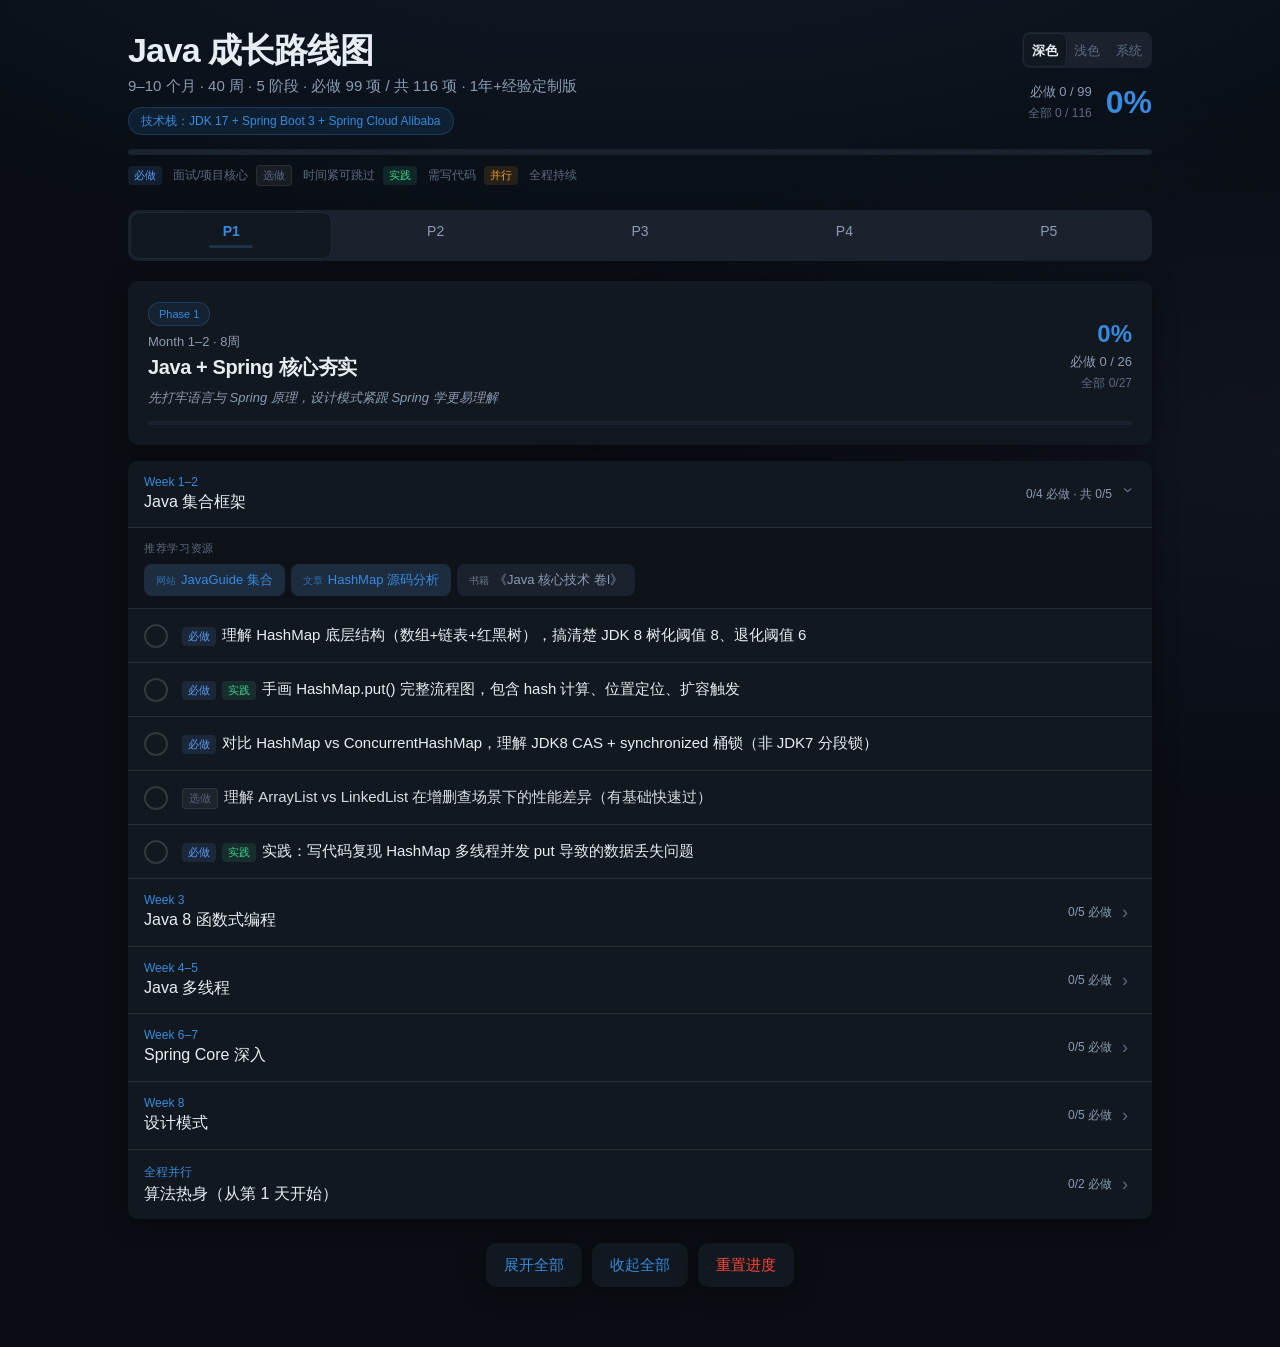
==== commit ff24a89a: "优化 iOS 风格交互，修复阶段切换时的内容闪烁。 引入粘性导航、原生风格弹窗与操作表，并用 View Transitions 实现阶段内容平滑切换。  Co-authored-by: Cursor " ====
--- a/index.html
+++ b/index.html
@@ -18,7 +18,21 @@
   </head>
   <body>
     <div class="app" id="app"></div>
-    <div class="toast" id="toast"></div>
+    <div class="toast" id="toast" role="status" aria-live="polite"></div>
+    <div class="ios-overlay" id="iosOverlay" hidden>
+      <div class="ios-alert" role="alertdialog" aria-modal="true" aria-labelledby="iosAlertTitle" aria-describedby="iosAlertMessage">
+        <div class="ios-alert-title" id="iosAlertTitle"></div>
+        <div class="ios-alert-message" id="iosAlertMessage"></div>
+        <div class="ios-alert-actions" id="iosAlertActions"></div>
+      </div>
+    </div>
+    <div class="ios-overlay ios-overlay-sheet" id="iosSheetOverlay" hidden>
+      <div class="ios-action-sheet" role="dialog" aria-modal="true" aria-labelledby="iosSheetTitle">
+        <div class="ios-sheet-title" id="iosSheetTitle">更多操作</div>
+        <div class="ios-sheet-actions" id="iosSheetActions"></div>
+        <button type="button" class="ios-sheet-cancel" id="iosSheetCancel">取消</button>
+      </div>
+    </div>
     <script src="js/data.js"></script>
     <script src="js/app.js"></script>
   </body>
--- a/css/styles.css
+++ b/css/styles.css
@@ -1,4 +1,4 @@
-﻿  :root,
+  :root,
   [data-theme="dark"] {
     color-scheme: dark;
     --bg: #0a0e14;
@@ -8,37 +8,43 @@
     --bg-overlay: rgba(0,0,0,0.2);
     --border: rgba(255,255,255,0.08);
     --border-hover: rgba(255,255,255,0.14);
+    --separator: rgba(255,255,255,0.1);
     --text: #e8edf4;
     --text-secondary: #8b9cb3;
     --text-muted: #5c6b80;
     --accent: #378ADD;
     --success: #3ecf8e;
+    --destructive: #ff453a;
     --shadow: 0 4px 24px rgba(0,0,0,0.4);
     --gradient-a: rgba(55,138,221,0.12);
     --gradient-b: rgba(127,119,221,0.06);
     --optional-tag-bg: rgba(255,255,255,0.06);
     --theme-meta: #0a0e14;
+    --ios-blur: rgba(18,24,31,0.82);
   }
 
   [data-theme="light"] {
     color-scheme: light;
-    --bg: #f4f6f9;
+    --bg: #f2f2f7;
     --bg-card: #ffffff;
     --bg-card-hover: #eef1f6;
     --bg-elevated: #e3e8ef;
     --bg-overlay: rgba(0,0,0,0.03);
     --border: rgba(0,0,0,0.08);
     --border-hover: rgba(0,0,0,0.14);
+    --separator: rgba(60,60,67,0.18);
     --text: #152030;
     --text-secondary: #5a6b80;
     --text-muted: #8494a7;
-    --accent: #2563b8;
+    --accent: #007aff;
     --success: #1a9d5c;
+    --destructive: #ff3b30;
     --shadow: 0 4px 20px rgba(15,23,42,0.08);
     --gradient-a: rgba(55,138,221,0.08);
     --gradient-b: rgba(127,119,221,0.05);
     --optional-tag-bg: rgba(0,0,0,0.04);
-    --theme-meta: #f4f6f9;
+    --theme-meta: #f2f2f7;
+    --ios-blur: rgba(255,255,255,0.82);
   }
 
   [data-theme="system"] {
@@ -50,45 +56,54 @@
     --bg-overlay: rgba(0,0,0,0.2);
     --border: rgba(255,255,255,0.08);
     --border-hover: rgba(255,255,255,0.14);
+    --separator: rgba(255,255,255,0.1);
     --text: #e8edf4;
     --text-secondary: #8b9cb3;
     --text-muted: #5c6b80;
     --accent: #378ADD;
     --success: #3ecf8e;
+    --destructive: #ff453a;
     --shadow: 0 4px 24px rgba(0,0,0,0.4);
     --gradient-a: rgba(55,138,221,0.12);
     --gradient-b: rgba(127,119,221,0.06);
     --optional-tag-bg: rgba(255,255,255,0.06);
     --theme-meta: #0a0e14;
+    --ios-blur: rgba(18,24,31,0.82);
   }
 
   @media (prefers-color-scheme: light) {
     [data-theme="system"] {
       color-scheme: light;
-      --bg: #f4f6f9;
+      --bg: #f2f2f7;
       --bg-card: #ffffff;
       --bg-card-hover: #eef1f6;
       --bg-elevated: #e3e8ef;
       --bg-overlay: rgba(0,0,0,0.03);
       --border: rgba(0,0,0,0.08);
       --border-hover: rgba(0,0,0,0.14);
+      --separator: rgba(60,60,67,0.18);
       --text: #152030;
       --text-secondary: #5a6b80;
       --text-muted: #8494a7;
-      --accent: #2563b8;
+      --accent: #007aff;
       --success: #1a9d5c;
+      --destructive: #ff3b30;
       --shadow: 0 4px 20px rgba(15,23,42,0.08);
       --gradient-a: rgba(55,138,221,0.08);
       --gradient-b: rgba(127,119,221,0.05);
       --optional-tag-bg: rgba(0,0,0,0.04);
-      --theme-meta: #f4f6f9;
+      --theme-meta: #f2f2f7;
+      --ios-blur: rgba(255,255,255,0.82);
     }
   }
 
   :root {
     --radius: 12px;
     --radius-sm: 8px;
+    --radius-ios: 10px;
     --transition: 0.2s ease;
+    --spring: cubic-bezier(0.32, 0.72, 0, 1);
+    --spring-bounce: cubic-bezier(0.34, 1.56, 0.64, 1);
   }
 
   * { box-sizing: border-box; margin: 0; padding: 0; }
@@ -99,7 +114,7 @@
   }
 
   body {
-    font-family: -apple-system, BlinkMacSystemFont, "Segoe UI", "PingFang SC", "Microsoft YaHei", sans-serif;
+    font-family: -apple-system, BlinkMacSystemFont, "SF Pro Text", "Segoe UI", "PingFang SC", "Microsoft YaHei", sans-serif;
     background: var(--bg);
     color: var(--text);
     min-height: 100vh;
@@ -107,6 +122,7 @@
     line-height: 1.5;
     overflow-x: hidden;
     -webkit-tap-highlight-color: transparent;
+    transition: background-color 0.25s ease, color 0.25s ease;
   }
 
   body::before {
@@ -121,10 +137,6 @@
     transition: background 0.25s ease;
   }
 
-  body {
-    transition: background-color 0.25s ease, color 0.25s ease;
-  }
-
   .app {
     position: relative;
     z-index: 1;
@@ -135,6 +147,62 @@
     padding-top: calc(32px + env(safe-area-inset-top, 0px));
   }
 
+  /* Sticky nav */
+  .sticky-nav {
+    position: fixed;
+    top: 0;
+    left: 0;
+    right: 0;
+    z-index: 50;
+    padding: calc(8px + env(safe-area-inset-top, 0px)) 16px 8px;
+    background: var(--ios-blur);
+    -webkit-backdrop-filter: saturate(180%) blur(20px);
+    backdrop-filter: saturate(180%) blur(20px);
+    border-bottom: 0.5px solid var(--separator);
+    transform: translateY(-100%);
+    opacity: 0;
+    transition: transform 0.3s var(--spring), opacity 0.3s ease;
+    pointer-events: none;
+  }
+
+  .sticky-nav.visible {
+    transform: translateY(0);
+    opacity: 1;
+    pointer-events: auto;
+  }
+
+  .sticky-nav-inner {
+    max-width: min(1080px, 94vw);
+    margin: 0 auto;
+    display: flex;
+    align-items: center;
+    justify-content: space-between;
+    gap: 12px;
+  }
+
+  .sticky-title {
+    font-size: 17px;
+    font-weight: 600;
+    letter-spacing: -0.02em;
+    white-space: nowrap;
+    overflow: hidden;
+    text-overflow: ellipsis;
+  }
+
+  .sticky-pct {
+    font-size: 17px;
+    font-weight: 600;
+    font-variant-numeric: tabular-nums;
+    color: var(--accent);
+    flex-shrink: 0;
+  }
+
+  .sticky-progress {
+    max-width: min(1080px, 94vw);
+    margin: 6px auto 0;
+    height: 3px;
+  }
+
   /* Header */
   .header {
     margin-bottom: 24px;
@@ -158,61 +226,24 @@
     flex-shrink: 0;
   }
 
-  /* Theme switcher */
-  .theme-switcher {
-    display: inline-flex;
-    padding: 3px;
-    border-radius: 999px;
-    border: 1px solid var(--border);
-    background: var(--bg-card);
-    box-shadow: var(--shadow);
-    gap: 2px;
-  }
-
-  .theme-btn {
-    border: none;
-    background: transparent;
-    color: var(--text-muted);
-    font-size: 12px;
-    line-height: 1;
-    padding: 7px 10px;
-    border-radius: 999px;
-    cursor: pointer;
-    font-family: inherit;
-    white-space: nowrap;
-    touch-action: manipulation;
-    transition: all var(--transition);
-  }
-
-  .theme-btn:hover {
-    color: var(--text);
-    background: var(--bg-card-hover);
-  }
-
-  .theme-btn.active {
-    color: var(--text);
-    background: var(--bg-elevated);
-    box-shadow: inset 0 0 0 1px var(--border-hover);
-    font-weight: 500;
-  }
-
   .header h1 {
-    font-size: 26px;
-    font-weight: 600;
-    letter-spacing: -0.02em;
+    font-size: 34px;
+    font-weight: 700;
+    letter-spacing: -0.03em;
+    line-height: 1.1;
   }
 
   .header .subtitle {
     font-size: 15px;
     color: var(--text-secondary);
-    margin-top: 4px;
+    margin-top: 6px;
     line-height: 1.45;
     word-break: break-word;
   }
 
   .header .badge {
     display: inline-block;
-    margin-top: 8px;
+    margin-top: 10px;
     padding: 4px 12px;
     font-size: 12px;
     color: var(--accent);
@@ -221,6 +252,45 @@
     border-radius: 20px;
   }
 
+  /* Theme switcher — iOS Segmented Control */
+  .theme-switcher {
+    display: inline-flex;
+    padding: 2px;
+    border-radius: 8px;
+    background: var(--bg-elevated);
+    gap: 0;
+    width: 100%;
+    max-width: 240px;
+  }
+
+  .theme-btn {
+    flex: 1;
+    border: none;
+    background: transparent;
+    color: var(--text-secondary);
+    font-size: 13px;
+    line-height: 1;
+    padding: 7px 8px;
+    border-radius: 6px;
+    cursor: pointer;
+    font-family: inherit;
+    white-space: nowrap;
+    touch-action: manipulation;
+    transition: all 0.25s var(--spring);
+    min-height: 32px;
+  }
+
+  .theme-btn:hover {
+    color: var(--text);
+  }
+
+  .theme-btn.active {
+    color: var(--text);
+    background: var(--bg-card);
+    box-shadow: 0 1px 3px rgba(0,0,0,0.12), 0 0 0 0.5px var(--border);
+    font-weight: 600;
+  }
+
   .overall-progress {
     text-align: right;
     flex-shrink: 0;
@@ -251,56 +321,82 @@
   .progress-fill {
     height: 100%;
     border-radius: 3px;
-    transition: width 0.45s cubic-bezier(0.4, 0, 0.2, 1);
+    transition: width 0.45s var(--spring);
     background: linear-gradient(90deg, var(--phase-color, var(--accent)), color-mix(in srgb, var(--phase-color, var(--accent)) 70%, white));
   }
 
-  /* Phase tabs */
+  .legend {
+    display: flex;
+    flex-wrap: wrap;
+    gap: 8px;
+    margin-top: 10px;
+  }
+
+  .legend-item {
+    font-size: 12px;
+    color: var(--text-muted);
+    display: inline-flex;
+    align-items: center;
+    gap: 5px;
+  }
+
+  .required-label {
+    font-size: 12px;
+    color: var(--text-muted);
+    margin-top: 2px;
+  }
+
+  /* Phase segmented control */
+  .phase-tabs-segment {
+    margin-bottom: 20px;
+  }
+
   .phase-tabs {
     display: flex;
-    gap: 8px;
+    gap: 4px;
     overflow-x: auto;
     overflow-y: hidden;
-    padding-bottom: 6px;
-    margin-bottom: 20px;
+    padding: 3px;
     scrollbar-width: none;
     -ms-overflow-style: none;
     scroll-snap-type: x proximity;
     -webkit-overflow-scrolling: touch;
+    background: var(--bg-elevated);
+    border-radius: 10px;
   }
 
   .phase-tabs::-webkit-scrollbar { display: none; }
 
   .phase-tab {
-    flex-shrink: 0;
-    padding: 12px 18px;
-    border-radius: var(--radius-sm);
-    border: 1px solid var(--border);
-    background: var(--bg-card);
+    flex: 1 0 auto;
+    min-width: 72px;
+    padding: 10px 14px;
+    border-radius: 8px;
+    border: none;
+    background: transparent;
     color: var(--text-secondary);
     cursor: pointer;
     font-size: 14px;
-    transition: all var(--transition);
+    transition: all 0.25s var(--spring);
     display: flex;
     flex-direction: column;
     align-items: center;
     gap: 6px;
-    min-width: 80px;
     scroll-snap-align: start;
     touch-action: manipulation;
+    min-height: 44px;
+    font-family: inherit;
   }
 
   .phase-tab:hover {
-    border-color: var(--border-hover);
-    background: var(--bg-card-hover);
+    color: var(--text);
   }
 
   .phase-tab.active {
-    border-color: var(--tab-color);
-    background: color-mix(in srgb, var(--tab-color) 12%, var(--bg-card));
+    background: var(--bg-card);
     color: var(--tab-color);
-    font-weight: 500;
-    box-shadow: 0 0 20px color-mix(in srgb, var(--tab-color) 20%, transparent);
+    font-weight: 600;
+    box-shadow: 0 1px 4px rgba(0,0,0,0.1), 0 0 0 0.5px var(--border);
   }
 
   .phase-tab .mini-track {
@@ -311,19 +407,53 @@
     overflow: hidden;
   }
 
+  .phase-tab.active .mini-track {
+    background: color-mix(in srgb, var(--tab-color) 15%, var(--bg-elevated));
+  }
+
   .phase-tab .mini-fill {
     height: 100%;
     background: var(--tab-color);
     border-radius: 2px;
-    transition: width 0.4s ease;
+    transition: width 0.4s var(--spring);
+  }
+
+  /* Phase content switch */
+  #phaseContentMount {
+    view-transition-name: phase-content;
+  }
+
+  ::view-transition-old(phase-content),
+  ::view-transition-new(phase-content) {
+    animation-duration: 0.22s;
+    animation-timing-function: ease;
+  }
+
+  ::view-transition-old(phase-content) {
+    animation-name: phase-content-out;
+  }
+
+  ::view-transition-new(phase-content) {
+    animation-name: phase-content-in;
+  }
+
+  @keyframes phase-content-out {
+    to { opacity: 0; }
+  }
+
+  @keyframes phase-content-in {
+    from { opacity: 0; }
+  }
+
+  .phase-content {
+    opacity: 1;
   }
 
   /* Phase card */
   .phase-card {
     background: var(--bg-card);
-    border: 1px solid var(--border);
-    border-radius: var(--radius);
-    padding: 20px 24px;
+    border-radius: var(--radius-ios);
+    padding: 20px 20px;
     margin-bottom: 16px;
     box-shadow: var(--shadow);
   }
@@ -332,6 +462,7 @@
     display: flex;
     justify-content: space-between;
     align-items: center;
+    gap: 16px;
   }
 
   .phase-tag {
@@ -344,13 +475,24 @@
   }
 
   .phase-title {
-    font-size: 18px;
+    font-size: 20px;
     font-weight: 600;
+    letter-spacing: -0.02em;
   }
 
   .phase-sub {
     font-size: 13px;
     color: var(--text-secondary);
+  }
+
+  .phase-note {
+    margin-top: 6px;
+    font-style: italic;
+  }
+
+  .phase-stats {
+    text-align: right;
+    flex-shrink: 0;
   }
 
   .phase-pct {
@@ -364,54 +506,51 @@
     height: 4px;
   }
 
-  /* Sections */
-  .sections { display: flex; flex-direction: column; gap: 10px; }
+  /* iOS Grouped List */
+  .sections {
+    display: flex;
+    flex-direction: column;
+    background: var(--bg-card);
+    border-radius: var(--radius-ios);
+    overflow: hidden;
+    box-shadow: var(--shadow);
+  }
 
   .section {
-    background: var(--bg-card);
-    border: 1px solid var(--border);
-    border-radius: var(--radius);
-    overflow: hidden;
-    transition: border-color var(--transition);
-  }
-
-  .section.done {
-    border-color: color-mix(in srgb, var(--success) 30%, var(--border));
+    border-bottom: 0.5px solid var(--separator);
+    transition: background var(--transition);
+  }
+
+  .section.last {
+    border-bottom: none;
+  }
+
+  .section.done .section-header .section-title {
+    color: var(--success);
   }
 
   .section-header {
     width: 100%;
-    padding: 16px 20px;
+    padding: 14px 16px;
     background: transparent;
     border: none;
     color: var(--text);
     cursor: pointer;
     display: flex;
-    align-items: flex-start;
-    gap: 12px;
+    align-items: center;
+    gap: 10px;
     text-align: left;
     font-family: inherit;
     transition: background var(--transition);
     touch-action: manipulation;
-  }
-
-  .section-header:hover { background: var(--bg-card-hover); }
-
-  .section-chevron {
-    color: var(--text-muted);
-    font-size: 14px;
-    transition: transform 0.25s ease;
-    flex-shrink: 0;
-    width: 16px;
-  }
-
-  .section.open .section-chevron { transform: rotate(90deg); }
+    min-height: 44px;
+  }
+
+  .section-header:hover {
+    background: var(--bg-card-hover);
+  }
 
   .section-info { flex: 1; min-width: 0; }
-
-  .section-meta {
-    display: block;
-  }
 
   .section-week {
     display: block;
@@ -424,8 +563,9 @@
     display: block;
     font-size: 16px;
     font-weight: 500;
-    line-height: 1.4;
+    line-height: 1.35;
     word-break: break-word;
+    transition: color var(--transition);
   }
 
   .section-count {
@@ -435,23 +575,51 @@
     font-variant-numeric: tabular-nums;
     text-align: right;
     line-height: 1.35;
-    max-width: 42%;
+    max-width: 38%;
   }
 
   .section-count.all-done { color: var(--success); }
 
+  .section-chevron {
+    color: var(--text-muted);
+    font-size: 18px;
+    font-weight: 300;
+    transition: transform 0.35s var(--spring);
+    flex-shrink: 0;
+    width: 14px;
+    line-height: 1;
+  }
+
+  .section.open .section-chevron {
+    transform: rotate(90deg);
+  }
+
+  /* Accordion animation */
+  .section-body-wrap {
+    display: grid;
+    grid-template-rows: 0fr;
+    transition: grid-template-rows 0.35s var(--spring);
+  }
+
+  .section.open .section-body-wrap {
+    grid-template-rows: 1fr;
+  }
+
   .section-body {
-    border-top: 1px solid var(--border);
-    display: none;
-  }
-
-  .section.open .section-body { display: block; }
+    overflow: hidden;
+    min-height: 0;
+    border-top: 0.5px solid transparent;
+  }
+
+  .section.open .section-body {
+    border-top-color: var(--separator);
+  }
 
   /* Resources */
   .resources {
-    padding: 12px 18px;
+    padding: 12px 16px;
     background: var(--bg-overlay);
-    border-bottom: 1px solid var(--border);
+    border-bottom: 0.5px solid var(--separator);
   }
 
   .resources-label {
@@ -472,20 +640,19 @@
     display: inline-flex;
     align-items: center;
     gap: 5px;
-    padding: 5px 12px;
+    padding: 6px 12px;
     font-size: 13px;
-    border-radius: 6px;
+    border-radius: 8px;
     text-decoration: none;
     transition: all var(--transition);
-    border: 1px solid var(--border);
-    color: var(--text-secondary);
-    background: var(--bg-elevated);
+    border: none;
+    color: var(--accent);
+    background: color-mix(in srgb, var(--accent) 10%, var(--bg-elevated));
+    min-height: 32px;
   }
 
   .resource-link:hover {
-    border-color: var(--phase-color);
-    color: var(--phase-color);
-    background: color-mix(in srgb, var(--phase-color) 8%, var(--bg-elevated));
+    background: color-mix(in srgb, var(--accent) 18%, var(--bg-elevated));
   }
 
   .resource-link .rtype {
@@ -496,54 +663,66 @@
   .resource-link.no-url {
     cursor: default;
     pointer-events: none;
-  }
-
-  /* Tasks */
+    color: var(--text-secondary);
+    background: var(--bg-elevated);
+  }
+
+  /* Task rows */
   .task {
     display: flex;
     align-items: flex-start;
     gap: 14px;
-    padding: 16px 20px;
+    width: 100%;
+    padding: 14px 16px;
     cursor: pointer;
-    transition: background var(--transition);
+    transition: background var(--transition), transform 0.15s var(--spring);
     user-select: none;
     touch-action: manipulation;
     min-height: 48px;
-  }
-
-  .task:active { background: var(--bg-card-hover); }
-
-  .task:hover { background: var(--bg-card-hover); }
-
-  .task + .task { border-top: 1px solid var(--border); }
+    border: none;
+    background: transparent;
+    color: inherit;
+    font-family: inherit;
+    text-align: left;
+  }
+
+  .task + .task {
+    border-top: 0.5px solid var(--separator);
+  }
+
+  .task:hover {
+    background: var(--bg-card-hover);
+  }
 
   .checkbox {
-    width: 22px;
-    height: 22px;
-    border-radius: 5px;
+    width: 24px;
+    height: 24px;
+    border-radius: 50%;
     border: 2px solid var(--border-hover);
     flex-shrink: 0;
-    margin-top: 2px;
+    margin-top: 1px;
     display: flex;
     align-items: center;
     justify-content: center;
-    transition: all 0.2s cubic-bezier(0.4, 0, 0.2, 1);
-  }
-
-  .task:hover .checkbox { border-color: var(--phase-color); }
+    transition: all 0.25s var(--spring-bounce);
+  }
+
+  .task:hover .checkbox {
+    border-color: var(--phase-color, var(--accent));
+  }
 
   .task.done .checkbox {
-    background: var(--phase-color);
-    border-color: var(--phase-color);
-    transform: scale(1.05);
+    background: var(--phase-color, var(--accent));
+    border-color: var(--phase-color, var(--accent));
+    transform: scale(1.08);
   }
 
   .checkbox svg {
     width: 11px;
     height: 9px;
     opacity: 0;
-    transform: scale(0.5);
-    transition: all 0.2s ease;
+    transform: scale(0.4);
+    transition: all 0.25s var(--spring-bounce);
   }
 
   .task.done .checkbox svg {
@@ -554,7 +733,7 @@
   .task-text {
     font-size: 15px;
     line-height: 1.55;
-    transition: all var(--transition);
+    transition: color var(--transition);
     flex: 1;
     min-width: 0;
     word-break: break-word;
@@ -599,28 +778,7 @@
 
   .task.optional-task .task-text { opacity: 0.92; }
 
-  .legend {
-    display: flex;
-    flex-wrap: wrap;
-    gap: 8px;
-    margin-top: 10px;
-  }
-
-  .legend-item {
-    font-size: 12px;
-    color: var(--text-muted);
-    display: inline-flex;
-    align-items: center;
-    gap: 5px;
-  }
-
-  .required-label {
-    font-size: 12px;
-    color: var(--text-muted);
-    margin-top: 2px;
-  }
-
-  /* Footer actions */
+  /* Footer */
   .footer-actions {
     display: flex;
     gap: 10px;
@@ -628,49 +786,57 @@
     justify-content: center;
   }
 
+  .footer-mobile { display: none; }
+
   .btn {
     padding: 11px 18px;
-    font-size: 13px;
-    border-radius: var(--radius-sm);
-    border: 1px solid var(--border);
+    font-size: 15px;
+    border-radius: var(--radius-ios);
+    border: none;
     background: var(--bg-card);
-    color: var(--text-secondary);
+    color: var(--accent);
     cursor: pointer;
     font-family: inherit;
-    transition: all var(--transition);
+    transition: all 0.2s var(--spring);
     touch-action: manipulation;
     min-height: 44px;
+    box-shadow: var(--shadow);
+    font-weight: 500;
   }
 
   .btn:hover {
-    border-color: var(--border-hover);
-    color: var(--text);
     background: var(--bg-card-hover);
   }
 
-  .btn-danger:hover {
-    border-color: rgba(216,90,48,0.4);
-    color: #e87a5a;
-  }
-
-  /* Toast */
+  .btn-danger {
+    color: var(--destructive);
+  }
+
+  .btn-more {
+    width: 100%;
+  }
+
+  /* Toast — iOS HUD */
   .toast {
     position: fixed;
-    bottom: calc(28px + env(safe-area-inset-bottom, 0px));
+    bottom: calc(32px + env(safe-area-inset-bottom, 0px));
     left: 50%;
-    transform: translateX(-50%) translateY(80px);
-    background: var(--bg-elevated);
-    border: 1px solid var(--success);
-    color: var(--success);
-    padding: 10px 20px;
-    border-radius: var(--radius-sm);
-    font-size: 13px;
-    box-shadow: var(--shadow);
+    transform: translateX(-50%) translateY(100px);
+    background: var(--ios-blur);
+    -webkit-backdrop-filter: saturate(180%) blur(20px);
+    backdrop-filter: saturate(180%) blur(20px);
+    border: 0.5px solid var(--separator);
+    color: var(--text);
+    padding: 12px 22px;
+    border-radius: 14px;
+    font-size: 14px;
+    font-weight: 500;
+    box-shadow: 0 8px 32px rgba(0,0,0,0.2);
     opacity: 0;
-    transition: all 0.35s cubic-bezier(0.4, 0, 0.2, 1);
+    transition: all 0.4s var(--spring);
     z-index: 100;
     pointer-events: none;
-    max-width: calc(100vw - 32px);
+    max-width: calc(100vw - 40px);
     text-align: center;
     line-height: 1.45;
   }
@@ -680,9 +846,253 @@
     transform: translateX(-50%) translateY(0);
   }
 
+  /* iOS Alert */
+  .ios-overlay[hidden] {
+    display: none !important;
+    pointer-events: none;
+  }
+
+  .ios-overlay {
+    position: fixed;
+    inset: 0;
+    z-index: 200;
+    display: flex;
+    align-items: center;
+    justify-content: center;
+    padding: 24px;
+    background: rgba(0,0,0,0.4);
+    -webkit-backdrop-filter: blur(8px);
+    backdrop-filter: blur(8px);
+    opacity: 0;
+    transition: opacity 0.22s ease;
+  }
+
+  .ios-overlay.show {
+    opacity: 1;
+  }
+
+  .ios-alert {
+    width: 100%;
+    max-width: 320px;
+    background: var(--bg-card);
+    border-radius: 14px;
+    overflow: hidden;
+    text-align: center;
+    box-shadow: 0 20px 60px rgba(0,0,0,0.35);
+    transform: scale(1.08);
+    transition: transform 0.25s var(--spring-bounce);
+  }
+
+  .ios-overlay.show .ios-alert {
+    transform: scale(1);
+  }
+
+  .ios-alert-title {
+    padding: 20px 20px 8px;
+    font-size: 17px;
+    font-weight: 600;
+    letter-spacing: -0.02em;
+  }
+
+  .ios-alert-message {
+    padding: 0 20px 20px;
+    font-size: 13px;
+    color: var(--text-secondary);
+    line-height: 1.45;
+  }
+
+  .ios-alert-actions {
+    display: flex;
+    flex-direction: column;
+    border-top: 0.5px solid var(--separator);
+  }
+
+  .ios-alert-btn {
+    width: 100%;
+    padding: 14px 16px;
+    border: none;
+    background: transparent;
+    font-family: inherit;
+    font-size: 17px;
+    color: var(--accent);
+    cursor: pointer;
+    min-height: 44px;
+    transition: background 0.15s ease;
+  }
+
+  .ios-alert-btn + .ios-alert-btn {
+    border-top: 0.5px solid var(--separator);
+  }
+
+  .ios-alert-btn.destructive {
+    color: var(--destructive);
+    font-weight: 600;
+  }
+
+  .ios-alert-btn:active {
+    background: var(--bg-card-hover);
+  }
+
+  /* Action Sheet */
+  .ios-overlay-sheet {
+    align-items: flex-end;
+    padding: 0 8px calc(8px + env(safe-area-inset-bottom, 0px));
+  }
+
+  .ios-action-sheet {
+    width: 100%;
+    max-width: 500px;
+    transform: translateY(100%);
+    transition: transform 0.32s var(--spring);
+  }
+
+  .ios-overlay-sheet.show .ios-action-sheet {
+    transform: translateY(0);
+  }
+
+  .ios-sheet-title {
+    text-align: center;
+    font-size: 13px;
+    color: var(--text-muted);
+    padding: 12px 16px 8px;
+    background: var(--bg-card);
+    border-radius: 14px 14px 0 0;
+    border-bottom: 0.5px solid var(--separator);
+  }
+
+  .ios-sheet-actions {
+    background: var(--bg-card);
+    border-radius: 0 0 14px 14px;
+    overflow: hidden;
+  }
+
+  .ios-sheet-btn {
+    width: 100%;
+    padding: 16px;
+    border: none;
+    background: transparent;
+    font-family: inherit;
+    font-size: 20px;
+    color: var(--accent);
+    cursor: pointer;
+    min-height: 56px;
+    transition: background 0.15s ease;
+  }
+
+  .ios-sheet-btn + .ios-sheet-btn {
+    border-top: 0.5px solid var(--separator);
+  }
+
+  .ios-sheet-btn.destructive {
+    color: var(--destructive);
+    font-weight: 600;
+  }
+
+  .ios-sheet-btn:active {
+    background: var(--bg-card-hover);
+  }
+
+  .ios-sheet-cancel {
+    width: 100%;
+    margin-top: 8px;
+    padding: 16px;
+    border: none;
+    border-radius: 14px;
+    background: var(--bg-card);
+    font-family: inherit;
+    font-size: 20px;
+    font-weight: 600;
+    color: var(--accent);
+    cursor: pointer;
+    min-height: 56px;
+    box-shadow: var(--shadow);
+  }
+
+  .ios-sheet-cancel:active {
+    background: var(--bg-card-hover);
+  }
+
+  /* Touch press states */
+  @media (hover: none) and (pointer: coarse) {
+    .task:active,
+    .section-header:active,
+    .phase-tab:active,
+    .theme-btn:active,
+    .btn:active {
+      transform: scale(0.98);
+    }
+
+    .task:active {
+      background: var(--bg-card-hover);
+    }
+  }
+
+  @media (hover: hover) and (pointer: fine) {
+    .task:active,
+    .section-header:active,
+    .phase-tab:active,
+    .theme-btn:active,
+    .btn:active {
+      transform: none;
+    }
+  }
+
+  /* Keyboard focus */
+  .section-header:focus-visible,
+  .task:focus-visible,
+  .phase-tab:focus-visible,
+  .theme-btn:focus-visible,
+  .btn:focus-visible,
+  .ios-alert-btn:focus-visible,
+  .ios-sheet-btn:focus-visible,
+  .ios-sheet-cancel:focus-visible,
+  .resource-link:focus-visible {
+    outline: 2px solid var(--accent);
+    outline-offset: 2px;
+  }
+
+  /* Reduced motion */
+  @media (prefers-reduced-motion: reduce) {
+    *,
+    *::before,
+    *::after {
+      animation-duration: 0.01ms !important;
+      animation-iteration-count: 1 !important;
+      transition-duration: 0.01ms !important;
+    }
+
+    .section-body-wrap {
+      transition: none;
+    }
+
+    .section:not(.open) .section-body-wrap {
+      grid-template-rows: 0fr;
+    }
+
+    .section.open .section-body-wrap {
+      grid-template-rows: 1fr;
+    }
+
+    ::view-transition-group(phase-content),
+    ::view-transition-old(phase-content),
+    ::view-transition-new(phase-content) {
+      animation: none !important;
+    }
+
+    .sticky-nav {
+      transition: none;
+    }
+
+    .ios-alert,
+    .ios-action-sheet {
+      transition: none;
+      transform: none;
+    }
+  }
+
   @media (max-width: 640px) {
     .app {
-      padding: 16px 14px calc(48px + env(safe-area-inset-bottom, 0px));
+      padding: 16px 12px calc(48px + env(safe-area-inset-bottom, 0px));
       padding-top: calc(16px + env(safe-area-inset-top, 0px));
     }
 
@@ -701,25 +1111,21 @@
     }
 
     .theme-switcher {
-      width: 100%;
-      display: flex;
-      justify-content: space-between;
+      max-width: none;
     }
 
     .theme-btn {
-      flex: 1;
-      padding: 8px 6px;
-      font-size: 10px;
-    }
-
-    .header-main { width: 100%; }
-
-    .header h1 { font-size: 20px; }
-
-    .header .subtitle { font-size: 12px; }
+      padding: 9px 6px;
+      font-size: 12px;
+      min-height: 36px;
+    }
+
+    .header h1 { font-size: 28px; }
+
+    .header .subtitle { font-size: 13px; }
 
     .header .badge {
-      font-size: 10px;
+      font-size: 11px;
       line-height: 1.4;
       max-width: 100%;
     }
@@ -733,37 +1139,25 @@
       gap: 12px;
       padding: 12px 14px;
       background: var(--bg-card);
-      border: 1px solid var(--border);
-      border-radius: var(--radius-sm);
+      border-radius: var(--radius-ios);
+      box-shadow: var(--shadow);
     }
 
     .overall-pct { font-size: 24px; }
 
     .overall-label,
-    .required-label { font-size: 11px; }
-
-    .legend {
-      gap: 6px 10px;
-    }
-
-    .legend-item { font-size: 10px; }
-
-    .phase-tabs {
-      margin-left: -4px;
-      margin-right: -4px;
-      padding-left: 4px;
-      padding-right: 4px;
-    }
+    .required-label { font-size: 12px; }
+
+    .legend { gap: 6px 10px; }
+    .legend-item { font-size: 11px; }
 
     .phase-tab {
-      min-width: 62px;
+      min-width: 64px;
       padding: 8px 12px;
-      font-size: 12px;
-    }
-
-    .phase-card {
-      padding: 14px 16px;
-    }
+      font-size: 13px;
+    }
+
+    .phase-card { padding: 16px; }
 
     .phase-card-header {
       flex-direction: column;
@@ -771,33 +1165,35 @@
       gap: 12px;
     }
 
-    .phase-card-header > div:last-child {
+    .phase-stats {
       display: flex;
       align-items: center;
       justify-content: space-between;
       padding-top: 10px;
-      border-top: 1px solid var(--border);
-    }
-
-    .phase-title { font-size: 15px; }
-
-    .phase-pct { font-size: 18px; }
+      border-top: 0.5px solid var(--separator);
+      text-align: left;
+    }
+
+    .phase-title { font-size: 17px; }
+    .phase-pct { font-size: 20px; }
 
     .section-header {
       flex-wrap: wrap;
       padding: 12px 14px;
-      gap: 10px;
-    }
-
-    .section-chevron { margin-top: 2px; }
+    }
 
     .section-count {
       max-width: 100%;
       width: 100%;
-      padding-left: 26px;
+      order: 3;
+      padding-left: 0;
       margin-top: 2px;
       text-align: left;
-      font-size: 10px;
+      font-size: 11px;
+    }
+
+    .section-chevron {
+      order: 2;
     }
 
     .resources,
@@ -807,43 +1203,24 @@
     }
 
     .resource-link {
-      font-size: 11px;
-      padding: 6px 10px;
+      font-size: 12px;
       max-width: 100%;
       word-break: break-word;
     }
 
-    .task {
-      gap: 12px;
-      padding-top: 12px;
-      padding-bottom: 12px;
-    }
-
-    .task-text { font-size: 12px; }
+    .task-text { font-size: 14px; }
 
     .task-tag {
-      font-size: 9px;
+      font-size: 10px;
       margin-bottom: 2px;
     }
 
-    .footer-actions {
-      flex-wrap: wrap;
-      gap: 8px;
-    }
-
-    .btn {
-      flex: 1 1 calc(50% - 4px);
-      font-size: 11px;
-      padding: 10px 8px;
-    }
-
-    .btn-danger {
-      flex: 1 1 100%;
-    }
+    .footer-desktop { display: none; }
+    .footer-mobile { display: flex; }
   }
 
   @media (max-width: 380px) {
-    .header h1 { font-size: 18px; }
+    .header h1 { font-size: 24px; }
 
     .overall-progress {
       flex-direction: column;
@@ -851,13 +1228,4 @@
     }
 
     .phase-tab { min-width: 56px; }
-
-    .section-count {
-      padding-left: 0;
-      line-height: 1.5;
-    }
-
-    .footer-actions { flex-direction: column; }
-
-    .btn { flex: 1 1 100%; width: 100%; }
-  }
+  }
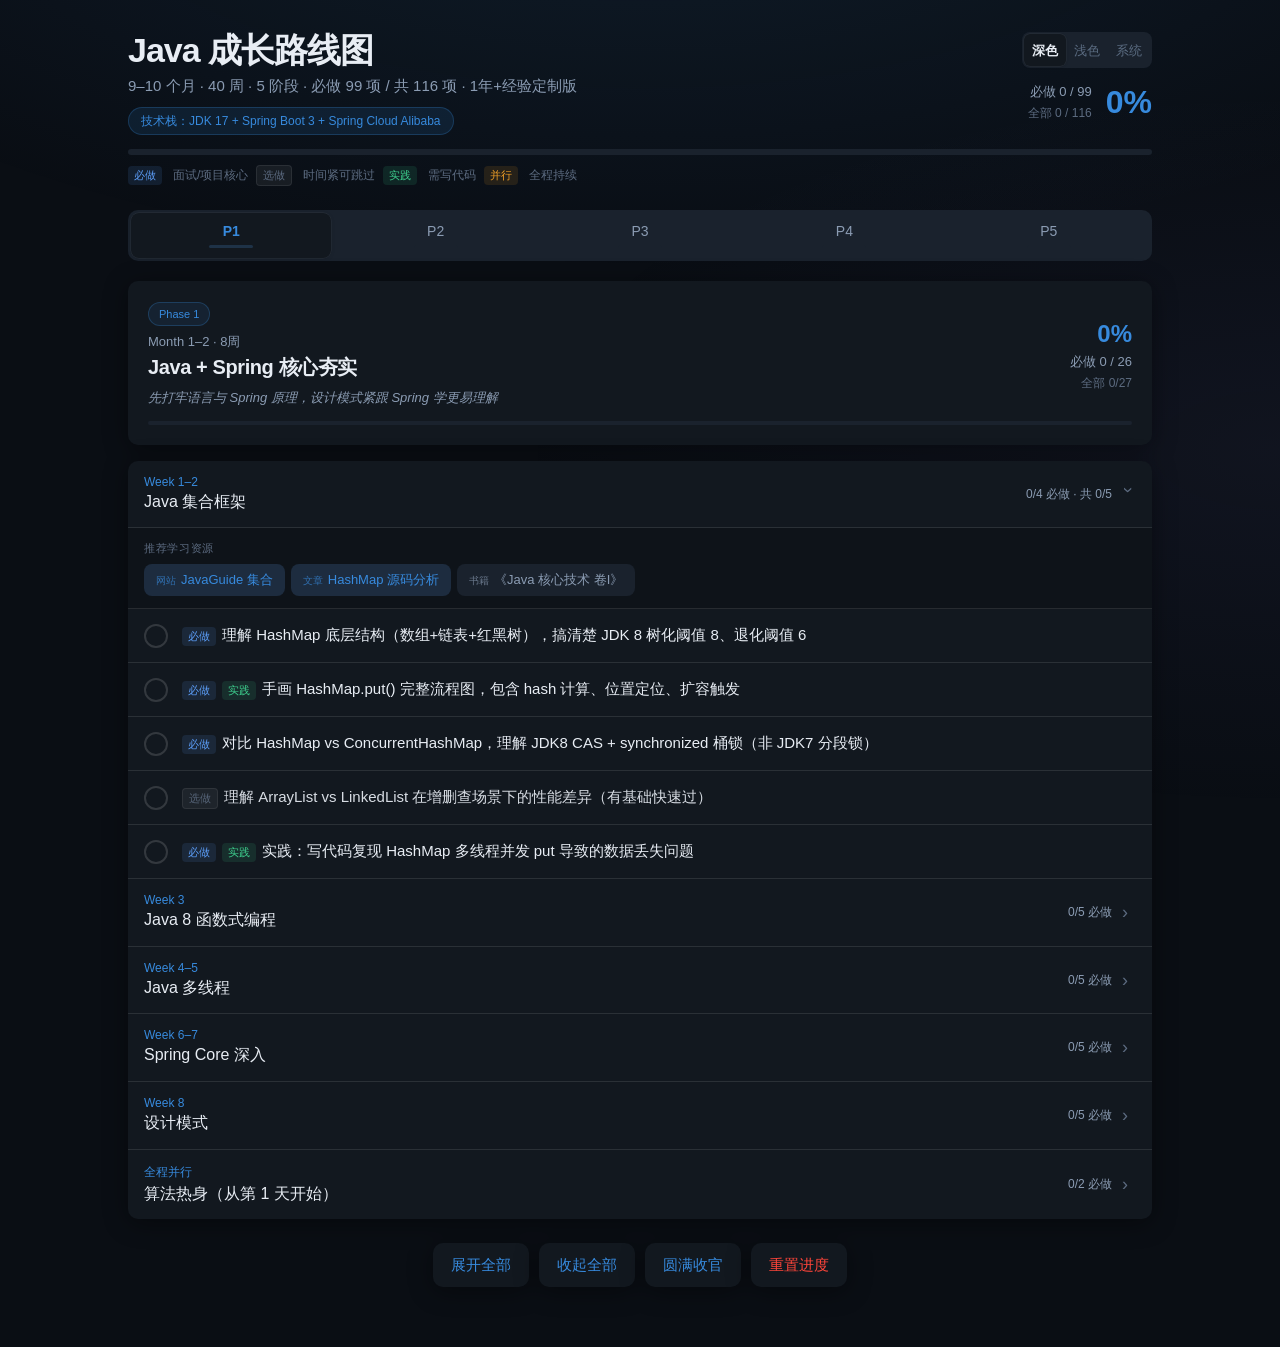
==== commit a37da4b3: "添加通关庆祝界面与圆满收官功能，优化弹层与 Toast 交互。 完成全部必做任务时展示彩纸、音效与统计面板，并支持一键标记全部任务完成。  Co-authored-by: Cursor <cursor" ====
--- a/index.html
+++ b/index.html
@@ -20,20 +20,45 @@
     <div class="app" id="app"></div>
     <div class="toast" id="toast" role="status" aria-live="polite"></div>
     <div class="ios-overlay" id="iosOverlay" hidden>
-      <div class="ios-alert" role="alertdialog" aria-modal="true" aria-labelledby="iosAlertTitle" aria-describedby="iosAlertMessage">
+      <div
+        class="ios-alert"
+        role="alertdialog"
+        aria-modal="true"
+        aria-labelledby="iosAlertTitle"
+        aria-describedby="iosAlertMessage"
+      >
         <div class="ios-alert-title" id="iosAlertTitle"></div>
         <div class="ios-alert-message" id="iosAlertMessage"></div>
         <div class="ios-alert-actions" id="iosAlertActions"></div>
       </div>
     </div>
+    <div class="victory-overlay" id="victoryOverlay" hidden>
+      <canvas class="victory-confetti" id="victoryConfetti" aria-hidden="true"></canvas>
+      <div class="victory-content" role="dialog" aria-modal="true" aria-labelledby="victoryTitle">
+        <div class="victory-icon" aria-hidden="true">🏆</div>
+        <h2 class="victory-title" id="victoryTitle">通关！</h2>
+        <p class="victory-subtitle">全部必做任务已完成</p>
+        <p class="victory-message" id="victoryMessage"></p>
+        <div class="victory-stats" id="victoryStats"></div>
+        <button type="button" class="victory-btn" id="victoryClose">继续浏览</button>
+      </div>
+    </div>
     <div class="ios-overlay ios-overlay-sheet" id="iosSheetOverlay" hidden>
-      <div class="ios-action-sheet" role="dialog" aria-modal="true" aria-labelledby="iosSheetTitle">
+      <div
+        class="ios-action-sheet"
+        role="dialog"
+        aria-modal="true"
+        aria-labelledby="iosSheetTitle"
+      >
         <div class="ios-sheet-title" id="iosSheetTitle">更多操作</div>
         <div class="ios-sheet-actions" id="iosSheetActions"></div>
-        <button type="button" class="ios-sheet-cancel" id="iosSheetCancel">取消</button>
+        <button type="button" class="ios-sheet-cancel" id="iosSheetCancel">
+          取消
+        </button>
       </div>
     </div>
     <script src="js/data.js"></script>
+    <script src="js/celebration.js"></script>
     <script src="js/app.js"></script>
   </body>
 </html>
--- a/css/styles.css
+++ b/css/styles.css
@@ -781,6 +781,7 @@
   /* Footer */
   .footer-actions {
     display: flex;
+    flex-wrap: wrap;
     gap: 10px;
     margin-top: 24px;
     justify-content: center;
@@ -819,9 +820,9 @@
   /* Toast — iOS HUD */
   .toast {
     position: fixed;
-    bottom: calc(32px + env(safe-area-inset-bottom, 0px));
+    top: 50%;
     left: 50%;
-    transform: translateX(-50%) translateY(100px);
+    transform: translate(-50%, calc(-50% + 24px));
     background: var(--ios-blur);
     -webkit-backdrop-filter: saturate(180%) blur(20px);
     backdrop-filter: saturate(180%) blur(20px);
@@ -843,10 +844,193 @@
 
   .toast.show {
     opacity: 1;
-    transform: translateX(-50%) translateY(0);
+    transform: translate(-50%, -50%);
+  }
+
+  /* Victory celebration */
+  .victory-overlay:not(.show) {
+    pointer-events: none;
+  }
+
+  .victory-overlay[hidden] {
+    display: none !important;
+    pointer-events: none;
+  }
+
+  .victory-overlay {
+    position: fixed;
+    inset: 0;
+    z-index: 300;
+    display: flex;
+    align-items: center;
+    justify-content: center;
+    min-height: 100vh;
+    min-height: 100dvh;
+    padding:
+      max(20px, env(safe-area-inset-top, 0px))
+      max(20px, env(safe-area-inset-right, 0px))
+      max(20px, env(safe-area-inset-bottom, 0px))
+      max(20px, env(safe-area-inset-left, 0px));
+    background:
+      radial-gradient(ellipse 80% 60% at 50% 20%, rgba(55,138,221,0.28), transparent 60%),
+      radial-gradient(ellipse 70% 50% at 80% 80%, rgba(62,207,142,0.18), transparent 55%),
+      radial-gradient(ellipse 60% 45% at 10% 70%, rgba(127,119,221,0.16), transparent 50%),
+      var(--bg);
+    opacity: 0;
+    transition: opacity 0.35s ease;
+    overflow: hidden;
+  }
+
+  .victory-overlay.show {
+    opacity: 1;
+  }
+
+  .victory-confetti {
+    position: absolute;
+    inset: 0;
+    width: 100%;
+    height: 100%;
+    pointer-events: none;
+    z-index: 0;
+  }
+
+  .victory-content {
+    position: relative;
+    z-index: 1;
+    width: min(100%, 420px);
+    text-align: center;
+    padding: clamp(28px, 6vw, 40px) clamp(20px, 5vw, 32px);
+    background: var(--ios-blur);
+    -webkit-backdrop-filter: saturate(180%) blur(24px);
+    backdrop-filter: saturate(180%) blur(24px);
+    border: 0.5px solid var(--separator);
+    border-radius: clamp(20px, 4vw, 28px);
+    box-shadow: 0 24px 64px rgba(0,0,0,0.35);
+    transform: scale(0.88) translateY(24px);
+    transition: transform 0.45s var(--spring-bounce), opacity 0.35s ease;
+    opacity: 0;
+  }
+
+  .victory-overlay.show .victory-content {
+    transform: scale(1) translateY(0);
+    opacity: 1;
+  }
+
+  .victory-icon {
+    font-size: clamp(48px, 12vw, 64px);
+    line-height: 1;
+    margin-bottom: 12px;
+    animation: victory-bounce 0.8s var(--spring-bounce) 0.15s both;
+  }
+
+  @keyframes victory-bounce {
+    0% { transform: scale(0.3) rotate(-12deg); opacity: 0; }
+    60% { transform: scale(1.12) rotate(4deg); opacity: 1; }
+    100% { transform: scale(1) rotate(0deg); }
+  }
+
+  .victory-title {
+    font-size: clamp(28px, 7vw, 36px);
+    font-weight: 700;
+    letter-spacing: -0.03em;
+    line-height: 1.15;
+    margin-bottom: 8px;
+    background: linear-gradient(135deg, var(--accent), var(--success));
+    -webkit-background-clip: text;
+    background-clip: text;
+    color: transparent;
+  }
+
+  .victory-subtitle {
+    font-size: clamp(15px, 3.8vw, 17px);
+    font-weight: 600;
+    color: var(--text);
+    margin-bottom: 10px;
+  }
+
+  .victory-message {
+    font-size: clamp(13px, 3.4vw, 15px);
+    color: var(--text-secondary);
+    line-height: 1.55;
+    margin-bottom: 20px;
+  }
+
+  .victory-stats {
+    display: grid;
+    grid-template-columns: repeat(3, minmax(0, 1fr));
+    gap: clamp(10px, 3vw, 16px);
+    width: 100%;
+    margin-bottom: clamp(20px, 5vw, 28px);
+  }
+
+  .victory-stat {
+    min-width: 0;
+    padding: 12px 8px;
+    background: var(--bg-overlay);
+    border: 0.5px solid var(--separator);
+    border-radius: 14px;
+    text-align: center;
+  }
+
+  .victory-stat-value {
+    display: block;
+    font-size: clamp(20px, 5vw, 26px);
+    font-weight: 700;
+    color: var(--success);
+    line-height: 1.2;
+    font-variant-numeric: tabular-nums;
+    letter-spacing: -0.02em;
+  }
+
+  .victory-stat-label {
+    display: block;
+    margin-top: 4px;
+    font-size: 11px;
+    color: var(--text-muted);
+    line-height: 1.3;
+  }
+
+  .victory-btn {
+    width: 100%;
+    min-height: 48px;
+    padding: 14px 20px;
+    border: none;
+    border-radius: 14px;
+    background: var(--accent);
+    color: #fff;
+    font-family: inherit;
+    font-size: 16px;
+    font-weight: 600;
+    cursor: pointer;
+    transition: transform 0.15s ease, opacity 0.15s ease;
+    -webkit-tap-highlight-color: transparent;
+  }
+
+  .victory-btn:active {
+    transform: scale(0.97);
+    opacity: 0.9;
+  }
+
+  @media (prefers-reduced-motion: reduce) {
+    .victory-icon {
+      animation: none;
+    }
+
+    .victory-content,
+    .victory-overlay {
+      transition: none;
+    }
   }
 
   /* iOS Alert */
+  .ios-overlay:not(.show) {
+    pointer-events: none;
+  }
+
+  .ios-overlay.is-active {
+    pointer-events: auto;
+  }
+
   .ios-overlay[hidden] {
     display: none !important;
     pointer-events: none;
@@ -855,7 +1039,7 @@
   .ios-overlay {
     position: fixed;
     inset: 0;
-    z-index: 200;
+    z-index: 400;
     display: flex;
     align-items: center;
     justify-content: center;
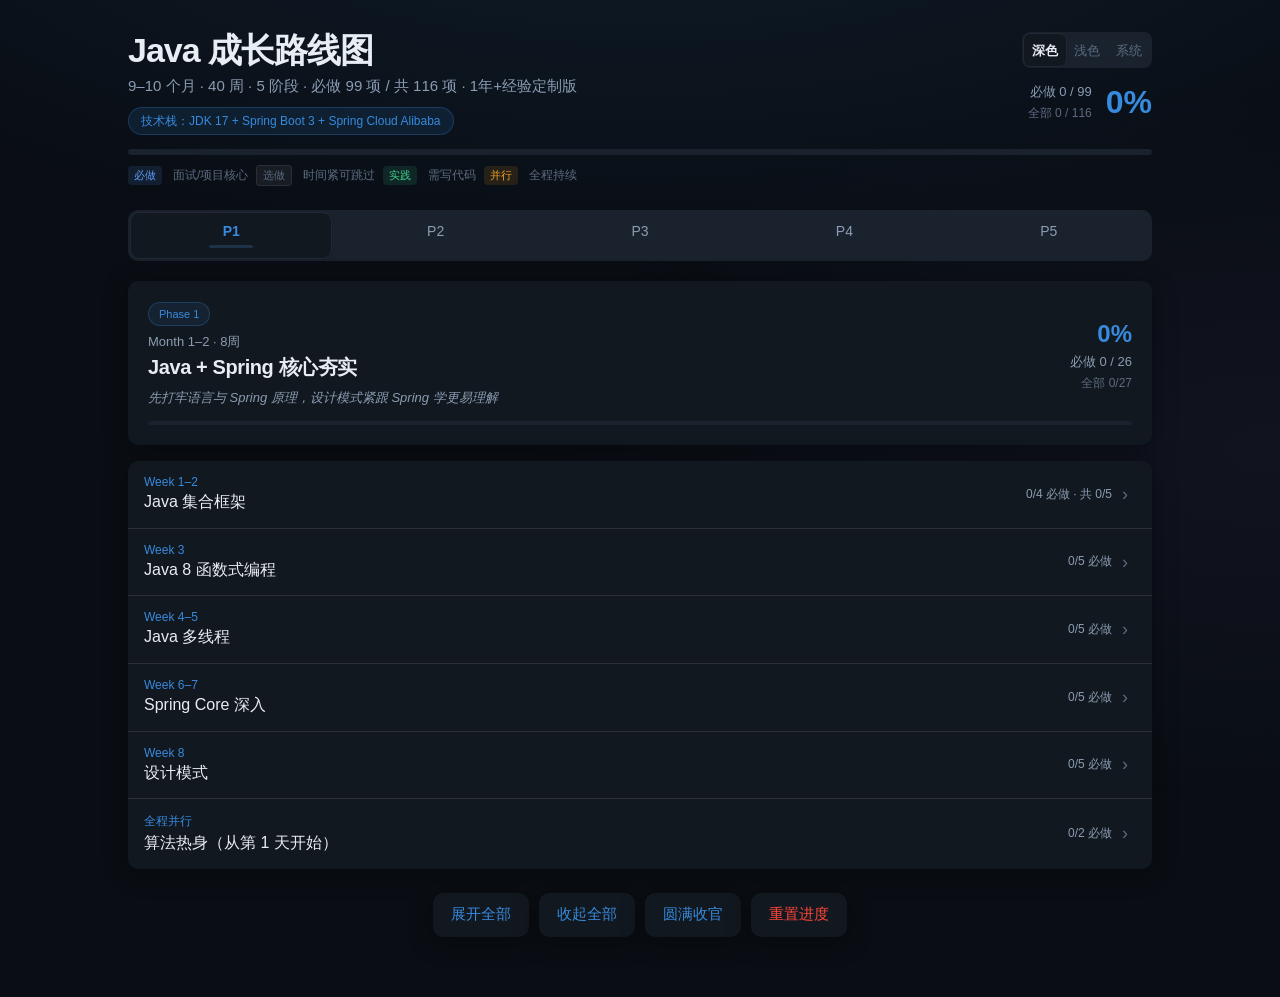
==== commit e666abaf: "添加小节收官庆祝，并将学习列表默认全部折叠。 小节全部任务完成时展示轻量弹窗与短音效；首次进入、切换阶段和重置进度时章节默认收起。  Co-authored-by: Cursor <cursorage" ====
--- a/index.html
+++ b/index.html
@@ -32,6 +32,17 @@
         <div class="ios-alert-actions" id="iosAlertActions"></div>
       </div>
     </div>
+    <div class="section-complete-overlay" id="sectionCompleteOverlay" hidden>
+      <canvas class="section-complete-confetti" id="sectionCompleteConfetti" aria-hidden="true"></canvas>
+      <div class="section-complete-content" role="dialog" aria-modal="true" aria-labelledby="sectionCompleteTitle" aria-describedby="sectionCompleteMessage">
+        <div class="section-complete-icon" aria-hidden="true">✓</div>
+        <h2 class="section-complete-title" id="sectionCompleteTitle">小节通关</h2>
+        <p class="section-complete-week" id="sectionCompleteWeek"></p>
+        <p class="section-complete-subtitle" id="sectionCompleteSubtitle"></p>
+        <p class="section-complete-message" id="sectionCompleteMessage"></p>
+        <button type="button" class="section-complete-btn" id="sectionCompleteClose">继续学习</button>
+      </div>
+    </div>
     <div class="victory-overlay" id="victoryOverlay" hidden>
       <canvas class="victory-confetti" id="victoryConfetti" aria-hidden="true"></canvas>
       <div class="victory-content" role="dialog" aria-modal="true" aria-labelledby="victoryTitle">
--- a/css/styles.css
+++ b/css/styles.css
@@ -1022,6 +1022,158 @@
     }
   }
 
+  /* Section complete celebration */
+  .section-complete-overlay:not(.show) {
+    pointer-events: none;
+  }
+
+  .section-complete-overlay[hidden] {
+    display: none !important;
+    pointer-events: none;
+  }
+
+  .section-complete-overlay {
+    position: fixed;
+    inset: 0;
+    z-index: 250;
+    display: flex;
+    align-items: center;
+    justify-content: center;
+    min-height: 100vh;
+    min-height: 100dvh;
+    padding:
+      max(20px, env(safe-area-inset-top, 0px))
+      max(20px, env(safe-area-inset-right, 0px))
+      max(20px, env(safe-area-inset-bottom, 0px))
+      max(20px, env(safe-area-inset-left, 0px));
+    background:
+      radial-gradient(ellipse 70% 55% at 50% 25%, color-mix(in srgb, var(--phase-color, var(--accent)) 22%, transparent), transparent 65%),
+      var(--bg);
+    opacity: 0;
+    transition: opacity 0.3s ease;
+    overflow: hidden;
+  }
+
+  .section-complete-overlay.show {
+    opacity: 1;
+  }
+
+  .section-complete-confetti {
+    position: absolute;
+    inset: 0;
+    width: 100%;
+    height: 100%;
+    pointer-events: none;
+    z-index: 0;
+  }
+
+  .section-complete-content {
+    position: relative;
+    z-index: 1;
+    width: min(100%, 320px);
+    text-align: center;
+    padding: clamp(24px, 5vw, 32px) clamp(18px, 4vw, 28px);
+    background: var(--ios-blur);
+    -webkit-backdrop-filter: saturate(180%) blur(24px);
+    backdrop-filter: saturate(180%) blur(24px);
+    border: 0.5px solid var(--separator);
+    border-radius: clamp(18px, 3.5vw, 24px);
+    box-shadow: 0 20px 48px rgba(0,0,0,0.28);
+    transform: scale(0.9) translateY(16px);
+    transition: transform 0.4s var(--spring-bounce), opacity 0.3s ease;
+    opacity: 0;
+  }
+
+  .section-complete-overlay.show .section-complete-content {
+    transform: scale(1) translateY(0);
+    opacity: 1;
+  }
+
+  .section-complete-icon {
+    display: inline-flex;
+    align-items: center;
+    justify-content: center;
+    width: clamp(52px, 14vw, 60px);
+    height: clamp(52px, 14vw, 60px);
+    margin-bottom: 12px;
+    font-size: clamp(28px, 7vw, 32px);
+    font-weight: 700;
+    line-height: 1;
+    color: #fff;
+    background: linear-gradient(135deg, var(--phase-color, var(--accent)), var(--success));
+    border-radius: 50%;
+    animation: section-complete-bounce 0.65s var(--spring-bounce) 0.1s both;
+  }
+
+  @keyframes section-complete-bounce {
+    0% { transform: scale(0.4); opacity: 0; }
+    65% { transform: scale(1.08); opacity: 1; }
+    100% { transform: scale(1); }
+  }
+
+  .section-complete-title {
+    font-size: clamp(22px, 5.5vw, 28px);
+    font-weight: 700;
+    letter-spacing: -0.02em;
+    line-height: 1.2;
+    margin-bottom: 6px;
+    color: var(--text);
+  }
+
+  .section-complete-week {
+    font-size: clamp(12px, 3vw, 13px);
+    font-weight: 600;
+    color: var(--phase-color, var(--accent));
+    margin-bottom: 4px;
+  }
+
+  .section-complete-subtitle {
+    font-size: clamp(15px, 3.8vw, 17px);
+    font-weight: 600;
+    color: var(--text);
+    margin-bottom: 8px;
+    line-height: 1.35;
+  }
+
+  .section-complete-message {
+    font-size: clamp(13px, 3.2vw, 14px);
+    color: var(--text-secondary);
+    line-height: 1.5;
+    margin-bottom: clamp(18px, 4vw, 24px);
+  }
+
+  .section-complete-btn {
+    width: 100%;
+    min-height: 44px;
+    padding: 12px 20px;
+    border: none;
+    border-radius: 12px;
+    background: var(--phase-color, var(--accent));
+    color: #fff;
+    font-family: inherit;
+    font-size: 15px;
+    font-weight: 600;
+    cursor: pointer;
+    transition: transform 0.15s ease, opacity 0.15s ease;
+    -webkit-tap-highlight-color: transparent;
+  }
+
+  .section-complete-btn:active {
+    transform: scale(0.97);
+    opacity: 0.9;
+  }
+
+  @media (prefers-reduced-motion: reduce) {
+    .section-complete-icon {
+      animation: none;
+    }
+
+    .section-complete-content,
+    .section-complete-overlay {
+      transition: none;
+    }
+  }
+
   /* iOS Alert */
   .ios-overlay:not(.show) {
     pointer-events: none;
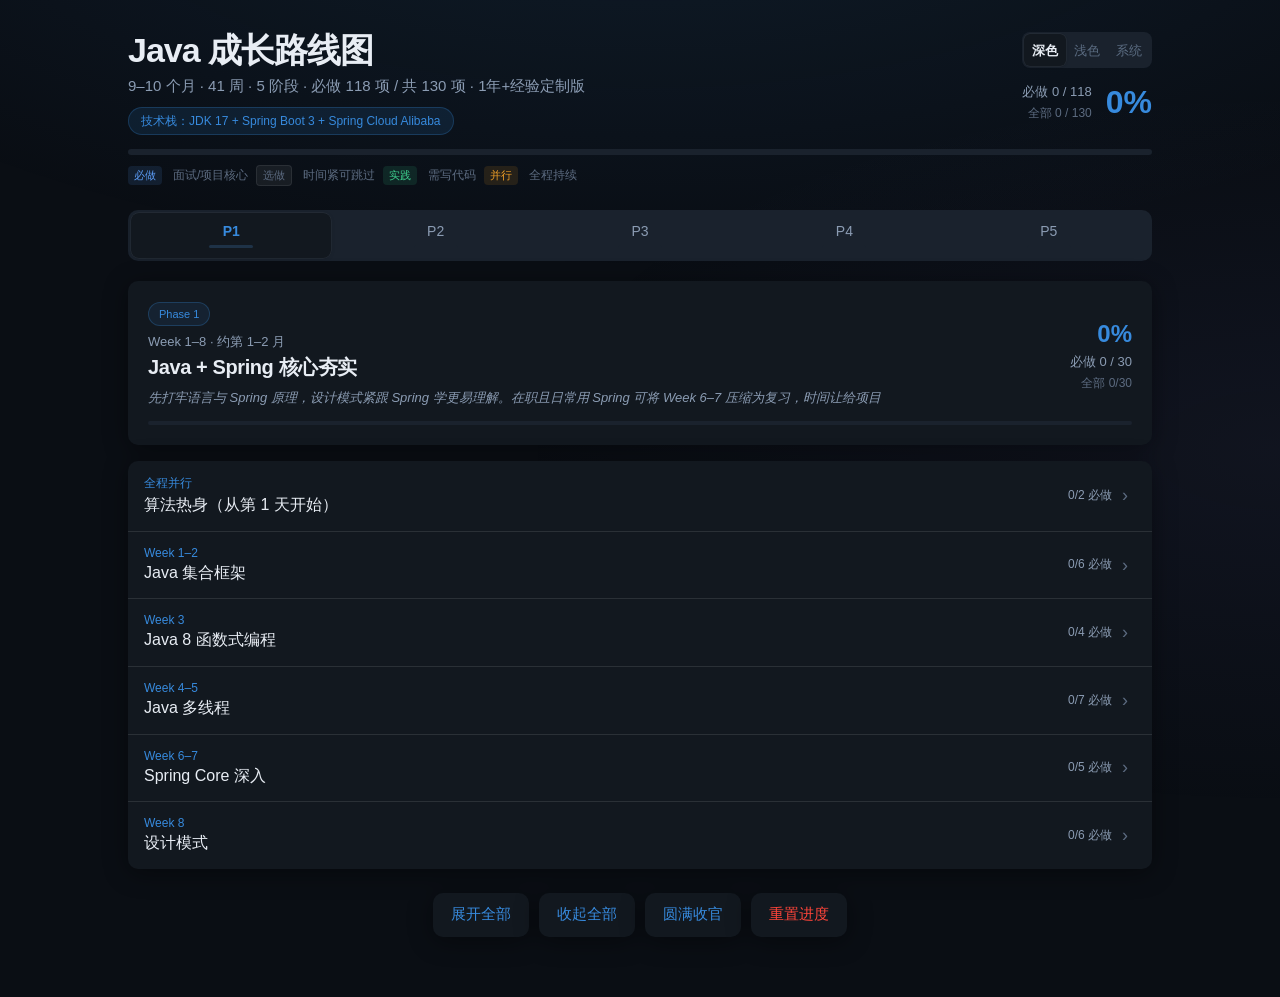
==== commit 178199d1: "英文title" ====
--- a/index.html
+++ b/index.html
@@ -12,7 +12,7 @@
       name="apple-mobile-web-app-status-bar-style"
       content="black-translucent"
     />
-    <title>Java 成长路线图 · 9-10 个月进阶计划</title>
+    <title>Java Development Roadmap · 9–10-Month Advanced Programme</title>
     <script src="js/theme-init.js"></script>
     <link rel="stylesheet" href="css/styles.css" />
   </head>
@@ -33,25 +33,54 @@
       </div>
     </div>
     <div class="section-complete-overlay" id="sectionCompleteOverlay" hidden>
-      <canvas class="section-complete-confetti" id="sectionCompleteConfetti" aria-hidden="true"></canvas>
-      <div class="section-complete-content" role="dialog" aria-modal="true" aria-labelledby="sectionCompleteTitle" aria-describedby="sectionCompleteMessage">
+      <canvas
+        class="section-complete-confetti"
+        id="sectionCompleteConfetti"
+        aria-hidden="true"
+      ></canvas>
+      <div
+        class="section-complete-content"
+        role="dialog"
+        aria-modal="true"
+        aria-labelledby="sectionCompleteTitle"
+        aria-describedby="sectionCompleteMessage"
+      >
         <div class="section-complete-icon" aria-hidden="true">✓</div>
-        <h2 class="section-complete-title" id="sectionCompleteTitle">小节通关</h2>
+        <h2 class="section-complete-title" id="sectionCompleteTitle">
+          小节通关
+        </h2>
         <p class="section-complete-week" id="sectionCompleteWeek"></p>
         <p class="section-complete-subtitle" id="sectionCompleteSubtitle"></p>
         <p class="section-complete-message" id="sectionCompleteMessage"></p>
-        <button type="button" class="section-complete-btn" id="sectionCompleteClose">继续学习</button>
+        <button
+          type="button"
+          class="section-complete-btn"
+          id="sectionCompleteClose"
+        >
+          继续学习
+        </button>
       </div>
     </div>
     <div class="victory-overlay" id="victoryOverlay" hidden>
-      <canvas class="victory-confetti" id="victoryConfetti" aria-hidden="true"></canvas>
-      <div class="victory-content" role="dialog" aria-modal="true" aria-labelledby="victoryTitle">
+      <canvas
+        class="victory-confetti"
+        id="victoryConfetti"
+        aria-hidden="true"
+      ></canvas>
+      <div
+        class="victory-content"
+        role="dialog"
+        aria-modal="true"
+        aria-labelledby="victoryTitle"
+      >
         <div class="victory-icon" aria-hidden="true">🏆</div>
         <h2 class="victory-title" id="victoryTitle">通关！</h2>
         <p class="victory-subtitle">全部必做任务已完成</p>
         <p class="victory-message" id="victoryMessage"></p>
         <div class="victory-stats" id="victoryStats"></div>
-        <button type="button" class="victory-btn" id="victoryClose">继续浏览</button>
+        <button type="button" class="victory-btn" id="victoryClose">
+          继续浏览
+        </button>
       </div>
     </div>
     <div class="ios-overlay ios-overlay-sheet" id="iosSheetOverlay" hidden>
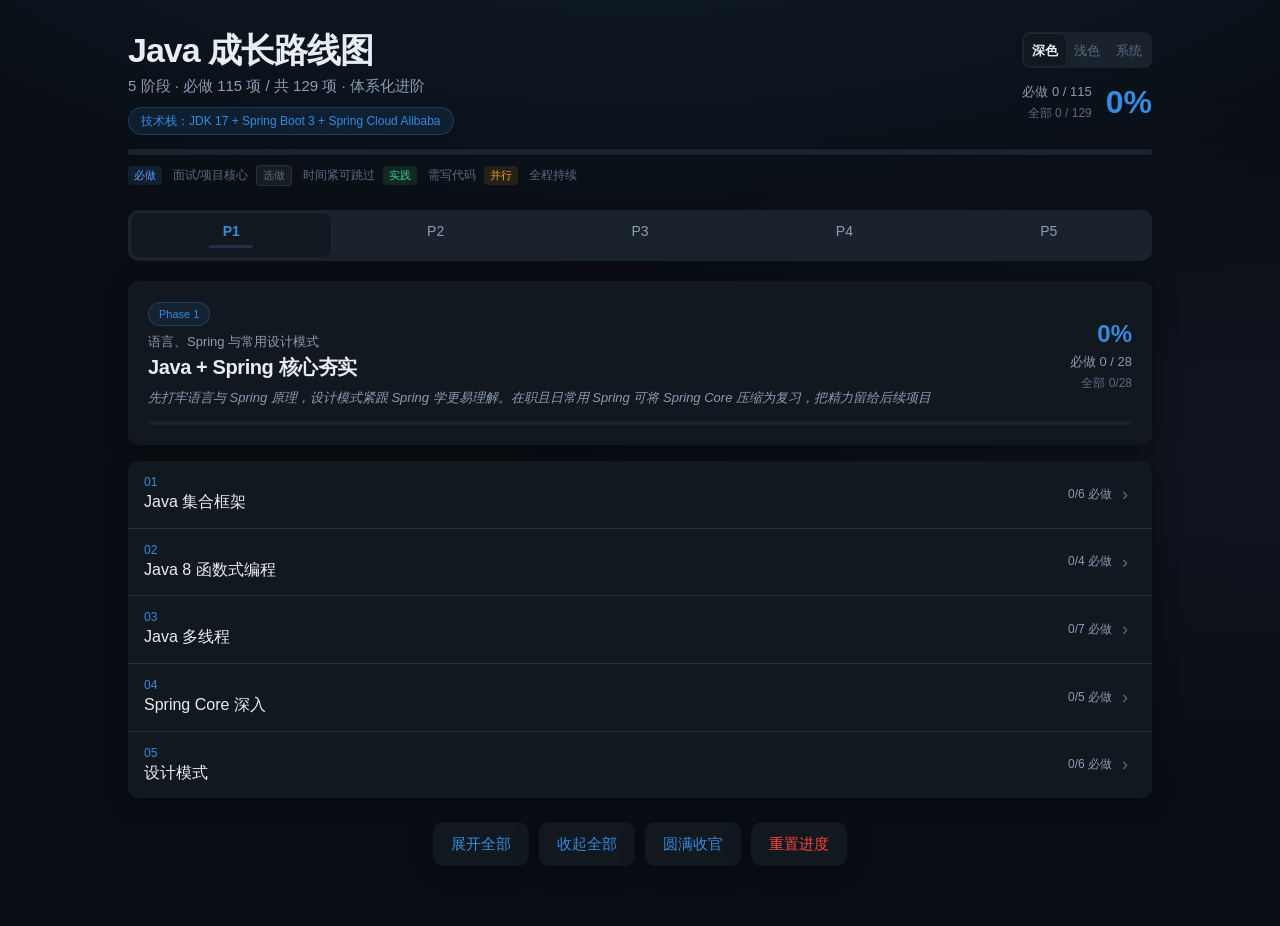
==== commit e6facfe4: "加入 Elasticsearch 模块，并去掉周次与月度时间目标。 按阶段模块序号组织路线，突出知识体系而非进度期限。  Co-authored-by: Cursor <cursoragent@cur" ====
--- a/index.html
+++ b/index.html
@@ -12,7 +12,7 @@
       name="apple-mobile-web-app-status-bar-style"
       content="black-translucent"
     />
-    <title>Java Development Roadmap · 9–10-Month Advanced Programme</title>
+    <title>Java Development Roadmap · 体系化进阶</title>
     <script src="js/theme-init.js"></script>
     <link rel="stylesheet" href="css/styles.css" />
   </head>
